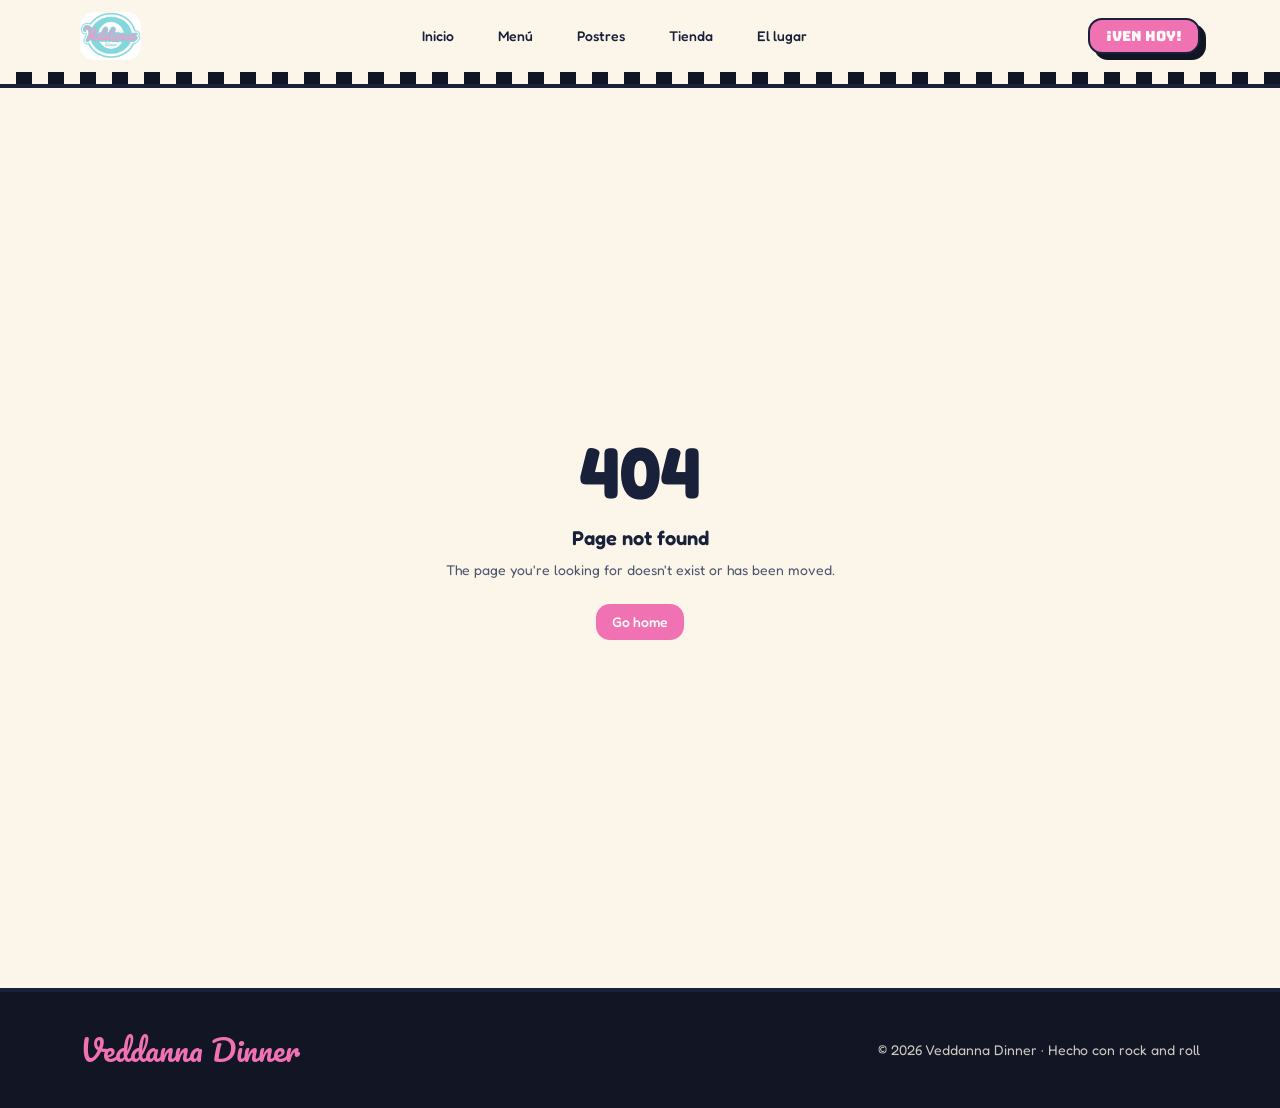
==== index.html @ 9242305e "Update Update" ====
<!DOCTYPE html><html lang="es"><head><meta charSet="utf-8"/><meta name="viewport" content="width=device-width, initial-scale=1"/><link rel="preload" as="image" href="/assets/cdn/veddanna-logo.jpg"/><link rel="preload" as="image" href="/assets/cdn/interior.jpg"/><link rel="preload" as="image" href="/assets/cdn/hamburguesa.jpg"/><link rel="preload" as="image" href="/assets/cdn/booths.jpg"/><link rel="preload" as="image" href="/assets/cdn/banana-split.jpg"/><link rel="preload" as="image" href="/assets/cdn/fachada.jpg"/><link rel="stylesheet" href="/assets/styles-BR3nMrbs.css" data-precedence="default"/><link rel="stylesheet" href="https://fonts.googleapis.com/css2?family=Bungee&amp;family=Fredoka:wght@400;500;600;700&amp;family=Pacifico&amp;display=swap" data-precedence="default"/><title>Veddanna Dinner | Diner retro de los 50s y 60s</title><meta name="description" content="Desayunos, hamburguesas, papas, malteadas, crepas y postres, y merchandising oficial en un diner rosa y menta al ritmo del rock and roll."/><meta property="og:title" content="Veddanna Dinner | Diner retro"/><meta property="og:description" content="Desayunos, hamburguesas, malteadas, crepas y postres, y merchandising estilo 50s y 60s."/><meta property="og:type" content="website"/><meta name="twitter:card" content="summary_large_image"/><link rel="modulepreload" href="/assets/index-Codn0O6S.js"/><link rel="modulepreload" href="/assets/routes-BxZKLMQf.js"/><link rel="modulepreload" href="/assets/menu-BbZbWr5r.js"/><link rel="icon" href="/favicon.png" type="image/png"/><link rel="preconnect" href="https://fonts.googleapis.com"/><link rel="preconnect" href="https://fonts.gstatic.com" crossorigin="anonymous"/></head><body><header class="sticky top-0 z-40 border-b-4 bg-background/95 backdrop-blur"><div class="mx-auto flex max-w-6xl flex-wrap items-center justify-between gap-2 px-4 py-3"><a aria-label="Veddanna Dinner, inicio" class="active" href="/" data-status="active" aria-current="page"><img src="/assets/cdn/veddanna-logo.jpg" alt="Veddanna Dinner" class="h-12 w-auto rounded-md"/></a><nav aria-label="Navegación principal" class="flex items-center gap-1 sm:gap-3"><a class="inline-flex items-center justify-center gap-2 whitespace-nowrap rounded-md text-sm font-medium cursor-pointer transition-colors focus-visible:outline-none focus-visible:ring-1 focus-visible:ring-ring disabled:pointer-events-none disabled:opacity-50 disabled:cursor-not-allowed [&amp;_svg]:pointer-events-none [&amp;_svg]:size-4 [&amp;_svg]:shrink-0 hover:bg-accent hover:text-accent-foreground h-9 px-4 py-2 bg-secondary" href="/" data-status="active" aria-current="page">Inicio</a><a class="inline-flex items-center justify-center gap-2 whitespace-nowrap rounded-md text-sm font-medium cursor-pointer transition-colors focus-visible:outline-none focus-visible:ring-1 focus-visible:ring-ring disabled:pointer-events-none disabled:opacity-50 disabled:cursor-not-allowed [&amp;_svg]:pointer-events-none [&amp;_svg]:size-4 [&amp;_svg]:shrink-0 hover:bg-accent hover:text-accent-foreground h-9 px-4 py-2" href="/menu">Menú</a><a class="inline-flex items-center justify-center gap-2 whitespace-nowrap rounded-md text-sm font-medium cursor-pointer transition-colors focus-visible:outline-none focus-visible:ring-1 focus-visible:ring-ring disabled:pointer-events-none disabled:opacity-50 disabled:cursor-not-allowed [&amp;_svg]:pointer-events-none [&amp;_svg]:size-4 [&amp;_svg]:shrink-0 hover:bg-accent hover:text-accent-foreground h-9 px-4 py-2" href="/postres">Postres</a><a class="items-center justify-center gap-2 whitespace-nowrap rounded-md text-sm font-medium cursor-pointer transition-colors focus-visible:outline-none focus-visible:ring-1 focus-visible:ring-ring disabled:pointer-events-none disabled:opacity-50 disabled:cursor-not-allowed [&amp;_svg]:pointer-events-none [&amp;_svg]:size-4 [&amp;_svg]:shrink-0 hover:bg-accent hover:text-accent-foreground h-9 px-4 py-2 hidden md:inline-flex active" href="/#tienda" data-status="active" aria-current="page">Tienda</a><a class="items-center justify-center gap-2 whitespace-nowrap rounded-md text-sm font-medium cursor-pointer transition-colors focus-visible:outline-none focus-visible:ring-1 focus-visible:ring-ring disabled:pointer-events-none disabled:opacity-50 disabled:cursor-not-allowed [&amp;_svg]:pointer-events-none [&amp;_svg]:size-4 [&amp;_svg]:shrink-0 hover:bg-accent hover:text-accent-foreground h-9 px-4 py-2 hidden lg:inline-flex active" href="/#lugar" data-status="active" aria-current="page">El lugar</a></nav><a class="items-center justify-center gap-2 whitespace-nowrap rounded-md text-sm font-medium cursor-pointer transition-colors focus-visible:outline-none focus-visible:ring-1 focus-visible:ring-ring disabled:pointer-events-none disabled:opacity-50 disabled:cursor-not-allowed [&amp;_svg]:pointer-events-none [&amp;_svg]:size-4 [&amp;_svg]:shrink-0 bg-primary text-primary-foreground shadow hover:bg-primary/90 h-9 px-4 py-2 hidden border-2 font-display shadow-retro sm:inline-flex active" href="/#visita" data-status="active" aria-current="page">¡Ven hoy!</a></div><div class="checker h-3"></div></header><!--$--><div class="overflow-x-hidden"><section class="relative"><div class="relative h-[80vh] min-h-[520px] w-full overflow-hidden"><img src="/assets/cdn/interior.jpg" alt="Interior del diner Veddanna" class="absolute inset-0 h-full w-full object-cover transition-opacity duration-1000 opacity-100"/><img src="/assets/cdn/hamburguesa.jpg" alt="Hamburguesa con queso de Veddanna" class="absolute inset-0 h-full w-full object-cover transition-opacity duration-1000 opacity-0"/><img src="/assets/cdn/booths.jpg" alt="Sillones retro de Veddanna" class="absolute inset-0 h-full w-full object-cover transition-opacity duration-1000 opacity-0"/><img src="/assets/cdn/banana-split.jpg" alt="Banana split frente al neón de Veddanna" class="absolute inset-0 h-full w-full object-cover transition-opacity duration-1000 opacity-0"/><img src="/assets/cdn/fachada.jpg" alt="Fachada de Veddanna de noche" class="absolute inset-0 h-full w-full object-cover transition-opacity duration-1000 opacity-0"/></div><div class="absolute inset-0 bg-gradient-to-t from-chrome/85 via-chrome/40 to-transparent"></div><div class="absolute inset-0 flex flex-col items-center justify-end px-4 pb-16 text-center"><span class="wiggle mb-4 inline-block rounded-full border-4 bg-secondary px-4 py-1 font-display text-sm text-secondary-foreground">Desde los 50s con amor</span><h1 class="font-script text-6xl text-background neon md:text-8xl">Veddanna</h1><p class="mt-3 font-display text-2xl text-secondary md:text-4xl">Algo para todos</p><p class="mt-4 max-w-xl text-lg text-background/90">Hamburguesas, papas, malteadas y desayunos al ritmo del rock and roll.</p><a class="inline-flex items-center justify-center gap-2 whitespace-nowrap text-sm font-medium cursor-pointer transition-colors focus-visible:outline-none focus-visible:ring-1 focus-visible:ring-ring disabled:pointer-events-none disabled:opacity-50 disabled:cursor-not-allowed [&amp;_svg]:pointer-events-none [&amp;_svg]:size-4 [&amp;_svg]:shrink-0 bg-primary text-primary-foreground shadow hover:bg-primary/90 mt-8 h-auto rounded-full border-4 border-background px-8 py-3 font-display shadow-retro" href="/menu">Ver el menú</a><div class="mt-6 flex gap-2"><button type="button" aria-label="Ver foto 1" class="h-3 w-3 rounded-full border-2 border-background transition bg-secondary"></button><button type="button" aria-label="Ver foto 2" class="h-3 w-3 rounded-full border-2 border-background transition bg-background/40"></button><button type="button" aria-label="Ver foto 3" class="h-3 w-3 rounded-full border-2 border-background transition bg-background/40"></button><button type="button" aria-label="Ver foto 4" class="h-3 w-3 rounded-full border-2 border-background transition bg-background/40"></button><button type="button" aria-label="Ver foto 5" class="h-3 w-3 rounded-full border-2 border-background transition bg-background/40"></button></div></div></section><section id="menu" class="dots py-20"><div class="mx-auto max-w-6xl px-4"><h2 class="text-center font-script text-5xl text-primary md:text-6xl">Nuestros favoritos</h2><p class="mt-2 text-center font-display text-mint-deep">Hamburguesas · Papas · Malteadas</p><p class="mt-3 text-center text-sm text-muted-foreground">Fotografías ilustrativas</p><div class="mt-12 grid gap-8 md:grid-cols-2"><article class="relative rounded-3xl border-4 p-5 shadow-retro transition hover:-translate-y-2 bg-secondary text-secondary-foreground"><span class="absolute -top-4 -right-3 z-10 rotate-6 rounded-full border-4 bg-accent px-3 py-1 font-display text-xs text-accent-foreground">¡Favorito!</span><img src="/assets/cdn/hamburguesa.jpg" alt="Paquete con Malteada" loading="lazy" class="aspect-square w-full rounded-2xl border-4 object-cover"/><h3 class="mt-4 font-display text-xl">Paquete con Malteada</h3><p class="mt-1 opacity-90">Hamburguesa Cesar Costa, papas y malteada clásica.</p><p class="mt-3 font-semibold">$160.00</p></article><article class="relative rounded-3xl border-4 p-5 shadow-retro transition hover:-translate-y-2 bg-primary text-primary-foreground"><span class="absolute -top-4 -right-3 z-10 rotate-6 rounded-full border-4 bg-accent px-3 py-1 font-display text-xs text-accent-foreground">Clásico</span><img src="/assets/cdn/hotdog-chamoy.jpg" alt="Combo Hot Dog" loading="lazy" class="aspect-square w-full rounded-2xl border-4 object-cover"/><h3 class="mt-4 font-display text-xl">Combo Hot Dog</h3><p class="mt-1 opacity-90">2 hot dogs, refresco y papas. Salchicha, jitomate, cebolla y jalapeño.</p><p class="mt-3 font-semibold">$100.00</p></article></div><div class="mt-10 text-center"><a class="inline-flex items-center justify-center gap-2 whitespace-nowrap text-sm font-medium cursor-pointer transition-colors focus-visible:outline-none focus-visible:ring-1 focus-visible:ring-ring disabled:pointer-events-none disabled:opacity-50 disabled:cursor-not-allowed [&amp;_svg]:pointer-events-none [&amp;_svg]:size-4 [&amp;_svg]:shrink-0 bg-primary text-primary-foreground shadow hover:bg-primary/90 h-10 rounded-md px-8 border-2 font-display shadow-retro" href="/menu">Ver todos los platillos</a></div><div class="mt-14"><p class="text-center font-display text-mint-deep">Directo de la cocina</p><div class="mt-6 grid grid-cols-2 gap-4 md:grid-cols-4"><img src="/assets/cdn/croissant.jpg" alt="Croissant de jamón y queso" loading="lazy" class="aspect-square w-full rounded-2xl border-4 object-cover shadow-retro -rotate-1"/><img src="/assets/cdn/malteada-fresa.jpg" alt="Malteada de fresa con crema batida" loading="lazy" class="aspect-square w-full rounded-2xl border-4 object-cover shadow-retro rotate-1"/><img src="/assets/cdn/chamoyada.jpg" alt="Chamoyada con tamarindo y chamoy" loading="lazy" class="aspect-square w-full rounded-2xl border-4 object-cover shadow-retro -rotate-1"/><img src="/assets/cdn/malteada-chilaquiles.jpg" alt="Malteada de chocolate con chilaquiles" loading="lazy" class="aspect-square w-full rounded-2xl border-4 object-cover shadow-retro rotate-1"/></div></div></div></section><div class="checker h-8 border-y-4"></div><section id="postres" class="bg-muted py-20"><div class="mx-auto max-w-6xl px-4"><h2 class="text-center font-script text-5xl text-primary md:text-6xl">Postres y antojos dulces</h2><p class="mt-2 text-center font-display text-mint-deep">Crepas · Helados · Antojos dulces</p><p class="mx-auto mt-4 max-w-2xl text-center text-lg text-muted-foreground">Crepas, helados, banana split y cupcakes para un final dulce.</p><div class="mt-12 grid gap-8 md:grid-cols-3"><article class="relative rounded-3xl border-4 p-5 shadow-retro transition hover:-translate-y-2 bg-background text-foreground"><span class="absolute -top-4 -right-3 z-10 rotate-6 rounded-full border-4 bg-accent px-3 py-1 font-display text-xs text-accent-foreground">Con fruta</span><img src="/assets/cdn/crepa.jpg" alt="Crepas Sugar Sugar" loading="lazy" class="aspect-square w-full rounded-2xl border-4 object-cover"/><h3 class="mt-4 flex flex-wrap items-baseline justify-between gap-3 font-display text-xl"><span>Crepas Sugar Sugar</span><span class="shrink-0 whitespace-nowrap rounded-full border-4 bg-accent px-3 py-1 text-sm text-accent-foreground">$90.00</span></h3><p class="mt-1 opacity-90">1 base + 1 fruta. Decoradas con chocolate Hershey’s y chantilly.</p></article><article class="relative rounded-3xl border-4 p-5 shadow-retro transition hover:-translate-y-2 bg-primary text-primary-foreground"><span class="absolute -top-4 -right-3 z-10 rotate-6 rounded-full border-4 bg-accent px-3 py-1 font-display text-xs text-accent-foreground">Clásico</span><img src="/assets/cdn/banana-split.jpg" alt="Banana Split" loading="lazy" class="aspect-square w-full rounded-2xl border-4 object-cover"/><h3 class="mt-4 flex flex-wrap items-baseline justify-between gap-3 font-display text-xl"><span>Banana Split</span><span class="shrink-0 whitespace-nowrap rounded-full border-4 bg-accent px-3 py-1 text-sm text-accent-foreground">$90.00</span></h3><p class="mt-1 opacity-90">Plátano + 3 bolas de helado. Chocolate Hershey’s, chantilly, cereza, granillo, malvavisco y galletas nieve.</p></article><article class="relative rounded-3xl border-4 p-5 shadow-retro transition hover:-translate-y-2 bg-background text-foreground"><span class="absolute -top-4 -right-3 z-10 rotate-6 rounded-full border-4 bg-accent px-3 py-1 font-display text-xs text-accent-foreground">Bien frío</span><img src="/assets/cdn/dono-helado.jpg" alt="Dono Helado" loading="lazy" class="aspect-square w-full rounded-2xl border-4 object-cover"/><h3 class="mt-4 flex flex-wrap items-baseline justify-between gap-3 font-display text-xl"><span>Dono Helado</span><span class="shrink-0 whitespace-nowrap rounded-full border-4 bg-accent px-3 py-1 text-sm text-accent-foreground">$80.00</span></h3><p class="mt-1 opacity-90">Dona + 1 bola de helado. Chocolate Hershey’s, chantilly, cereza, granillo y galleta.</p></article></div><div class="mt-10 text-center"><a class="inline-flex items-center justify-center gap-2 whitespace-nowrap text-sm font-medium cursor-pointer transition-colors focus-visible:outline-none focus-visible:ring-1 focus-visible:ring-ring disabled:pointer-events-none disabled:opacity-50 disabled:cursor-not-allowed [&amp;_svg]:pointer-events-none [&amp;_svg]:size-4 [&amp;_svg]:shrink-0 bg-primary text-primary-foreground shadow hover:bg-primary/90 h-10 rounded-md px-8 border-2 font-display shadow-retro" href="/postres">Ver todos los postres</a></div><p class="mt-10 text-center font-display text-sm text-mint-deep">Para llevar y para toda ocasión<br/><span class="text-xs opacity-80">Precios en pesos mexicanos</span></p></div></section><div class="checker h-8 border-y-4"></div><section id="tienda" class="dots py-20"><div class="mx-auto max-w-6xl px-4"><h2 class="text-center font-script text-5xl text-primary md:text-6xl">Lleva Veddanna a casa</h2><p class="mt-2 text-center font-display text-mint-deep">Merchandising oficial · Disponible en el diner</p><div class="mt-12 grid gap-8 md:grid-cols-3"><article class="relative rounded-3xl border-4 p-5 shadow-retro transition hover:-translate-y-2 bg-background text-foreground"><span class="absolute -top-4 -right-3 z-10 -rotate-6 rounded-full border-4 bg-primary px-3 py-1 font-display text-xs text-primary-foreground">Tallas M – XL</span><img src="/assets/merch-camiseta-2-DvS4obpt.jpg" alt="Camiseta Veddanna" loading="lazy" class="aspect-square w-full rounded-2xl border-4 object-cover"/><h3 class="mt-4 font-display text-xl">Camiseta Veddanna</h3><p class="mt-1 opacity-90">Algodón negro con estampa estelar rosa y menta.</p></article><article class="relative rounded-3xl border-4 p-5 shadow-retro transition hover:-translate-y-2 bg-secondary text-secondary-foreground"><span class="absolute -top-4 -right-3 z-10 -rotate-6 rounded-full border-4 bg-primary px-3 py-1 font-display text-xs text-primary-foreground">Edición limitada</span><img src="/assets/merch-taza-2-Cuxwx-6P.jpg" alt="Taza Esmaltada" loading="lazy" class="aspect-square w-full rounded-2xl border-4 object-cover"/><h3 class="mt-4 font-display text-xl">Taza Esmaltada</h3><p class="mt-1 opacity-90">Taza retro tipo campamento con el logo.</p></article><article class="relative rounded-3xl border-4 p-5 shadow-retro transition hover:-translate-y-2 bg-background text-foreground"><span class="absolute -top-4 -right-3 z-10 -rotate-6 rounded-full border-4 bg-primary px-3 py-1 font-display text-xs text-primary-foreground">Ajustable</span><img src="/assets/merch-gorra-2-Bi8KUXkH.jpg" alt="Gorra Trucker" loading="lazy" class="aspect-square w-full rounded-2xl border-4 object-cover"/><h3 class="mt-4 font-display text-xl">Gorra Trucker</h3><p class="mt-1 opacity-90">Panel rosa y malla menta con parche bordado.</p></article></div><div class="mt-10 text-center"><a href="#visita" class="inline-block rounded-full border-4 bg-primary px-8 py-3 font-display text-primary-foreground shadow-retro transition hover:-translate-y-1">Comprar en el diner</a></div></div></section><div class="checker h-8 border-y-4"></div><section id="lugar" class="bg-muted py-20"><div class="mx-auto max-w-6xl px-4"><h2 class="text-center font-script text-5xl text-primary md:text-6xl">Viaja en el tiempo</h2><p class="mx-auto mt-4 max-w-2xl text-center text-lg text-muted-foreground">Pisos de ajedrez, sillones menta, jukebox y neón rosa. Un rincón para desayunar, comer y compartir como en los viejos tiempos.</p><div class="mt-12 grid gap-6 md:grid-cols-3"><figure class="overflow-hidden rounded-3xl border-4 bg-card shadow-retro md:rotate-1"><img src="/assets/cdn/booths.jpg" alt="Sillones retro de noche" loading="lazy" class="aspect-[4/5] w-full object-cover"/><figcaption class="p-3 text-center font-semibold">Sillones retro de noche</figcaption></figure><figure class="overflow-hidden rounded-3xl border-4 bg-card shadow-retro md:-rotate-2"><img src="/assets/cdn/fachada.jpg" alt="Fachada de Veddanna" loading="lazy" class="aspect-[4/5] w-full object-cover"/><figcaption class="p-3 text-center font-semibold">Fachada de Veddanna</figcaption></figure><figure class="overflow-hidden rounded-3xl border-4 bg-card shadow-retro md:rotate-1"><img src="/assets/cdn/interior.jpg" alt="Salón con globos de corazón" loading="lazy" class="aspect-[4/5] w-full object-cover"/><figcaption class="p-3 text-center font-semibold">Salón con globos de corazón</figcaption></figure><figure class="overflow-hidden rounded-3xl border-4 bg-card shadow-retro md:rotate-1"><img src="/assets/cdn/salon-barra.jpg" alt="La barra y las mesas rosas" loading="lazy" class="aspect-[4/5] w-full object-cover"/><figcaption class="p-3 text-center font-semibold">La barra y las mesas rosas</figcaption></figure><figure class="overflow-hidden rounded-3xl border-4 bg-card shadow-retro md:rotate-1"><img src="/assets/cdn/salon-mural.jpg" alt="El mural del salón" loading="lazy" class="aspect-[4/5] w-full object-cover"/><figcaption class="p-3 text-center font-semibold">El mural del salón</figcaption></figure><figure class="overflow-hidden rounded-3xl border-4 bg-card shadow-retro md:rotate-1"><img src="/assets/cdn/salon-clientes.jpg" alt="Ambiente de los 50s" loading="lazy" class="aspect-[4/5] w-full object-cover"/><figcaption class="p-3 text-center font-semibold">Ambiente de los 50s</figcaption></figure></div></div></section><section id="visita" class="py-20"><div class="mx-auto grid max-w-5xl items-center gap-10 px-4 md:grid-cols-2"><div><h2 class="font-script text-5xl text-primary">¡Te esperamos!</h2><ul class="mt-6 space-y-4 text-lg"><li><span class="font-display text-mint-deep">Desayunos</span><br/>Lunes a viernes · 11:00 – 13:00</li><li><span class="font-display text-mint-deep">Horario abierto</span><br/>Lunes a viernes · 11:00 – 22:00<br/>Sábados · 14:00 – 22:00</li><li><span class="font-display text-mint-deep">Dirección</span><br/>Av. De los Barrios 34, Col. Reyes Ixtacala, Tlalnepantla</li></ul></div><div class="rounded-3xl border-4 bg-secondary p-8 text-center shadow-retro"><img src="/assets/cdn/veddanna-logo.jpg" alt="Veddanna Dinner" class="mx-auto w-56 rounded-2xl"/><p class="mt-4 font-display text-secondary-foreground">Hamburguesas, papas y malteadas</p></div></div><div class="mx-auto mt-10 max-w-5xl px-4 text-center"><a href="https://maps.app.goo.gl/cCRzDSchjnaCyiY88" target="_blank" rel="noreferrer" class="inline-block rounded-full border-4 bg-primary px-8 py-3 font-display text-primary-foreground shadow-retro transition hover:-translate-y-1">Cómo llegar</a></div></section></div><script>(function(a,f){let l;try{l=JSON.parse(sessionStorage.getItem(a)||"{}")}catch{return}const n=l?.[f||history.state?.__TSR_key];let c=!1;for(const t in n){const e=n[t],o=e?.scrollX,s=e?.scrollY;if(Number.isFinite(o)&&Number.isFinite(s)){if(t==="window")scrollTo(o,s),c=!0;else if(t)try{const r=document.querySelector(t);r&&(r.scrollLeft=o,r.scrollTop=s)}catch{}}}if(c)return;const i=location.hash.slice(1);if(i){const t=history.state?.__hashScrollIntoViewOptions??!0;if(t){const e=document.getElementById(i);e&&e.scrollIntoView(t)}return}scrollTo(0,0)})("tsr-scroll-restoration-v1_3");document.currentScript.remove()</script><!--/$--><footer class="border-t-4 bg-chrome py-10 text-background"><div class="mx-auto flex max-w-6xl flex-col items-center justify-between gap-4 px-4 md:flex-row"><a class="font-script text-3xl text-primary active" href="/" data-status="active" aria-current="page">Veddanna Dinner</a><p class="text-sm opacity-80">© <!-- -->2026<!-- --> Veddanna Dinner · Hecho con rock and roll</p></div></footer><script data-tsr-stream-part="">(self.$R=self.$R||{})["tsr"]=[];self.$_TSR={h(){this.hydrated=!0,this.c()},e(){this.streamEnded=!0,this.c()},c(){this.hydrated&&this.streamEnded&&(delete self.$_TSR,delete self.$R.tsr)},p(e){this.initialized?e():this.buffer.push(e)},buffer:[]};$_TSR.router=($R=>$R[0]={manifest:$R[1]={routes:$R[2]={__root__:$R[3]={preloads:$R[4]=["/assets/index-Codn0O6S.js"],scripts:$R[5]=[$R[6]={attrs:$R[7]={type:"module",async:!0,src:"/assets/index-Codn0O6S.js"}}]},"/":$R[8]={preloads:$R[9]=["/assets/routes-BxZKLMQf.js","/assets/menu-BbZbWr5r.js"]}}},matches:$R[10]=[$R[11]={i:"__root__ ",u:1795231817211,s:"success",ssr:!0},$R[12]={i:"  ",u:1795231817211,s:"success",ssr:!0}]})($R["tsr"]);$_TSR.e();{let s=document.currentScript,p;while((p=s.previousElementSibling)&&p.hasAttribute('data-tsr-stream-part'))p.remove();s.remove()}</script><script type="module" async="" src="/assets/index-Codn0O6S.js"></script><script>document.currentScript.remove();/*$tsr-stream-boundary*/</script></body></html>
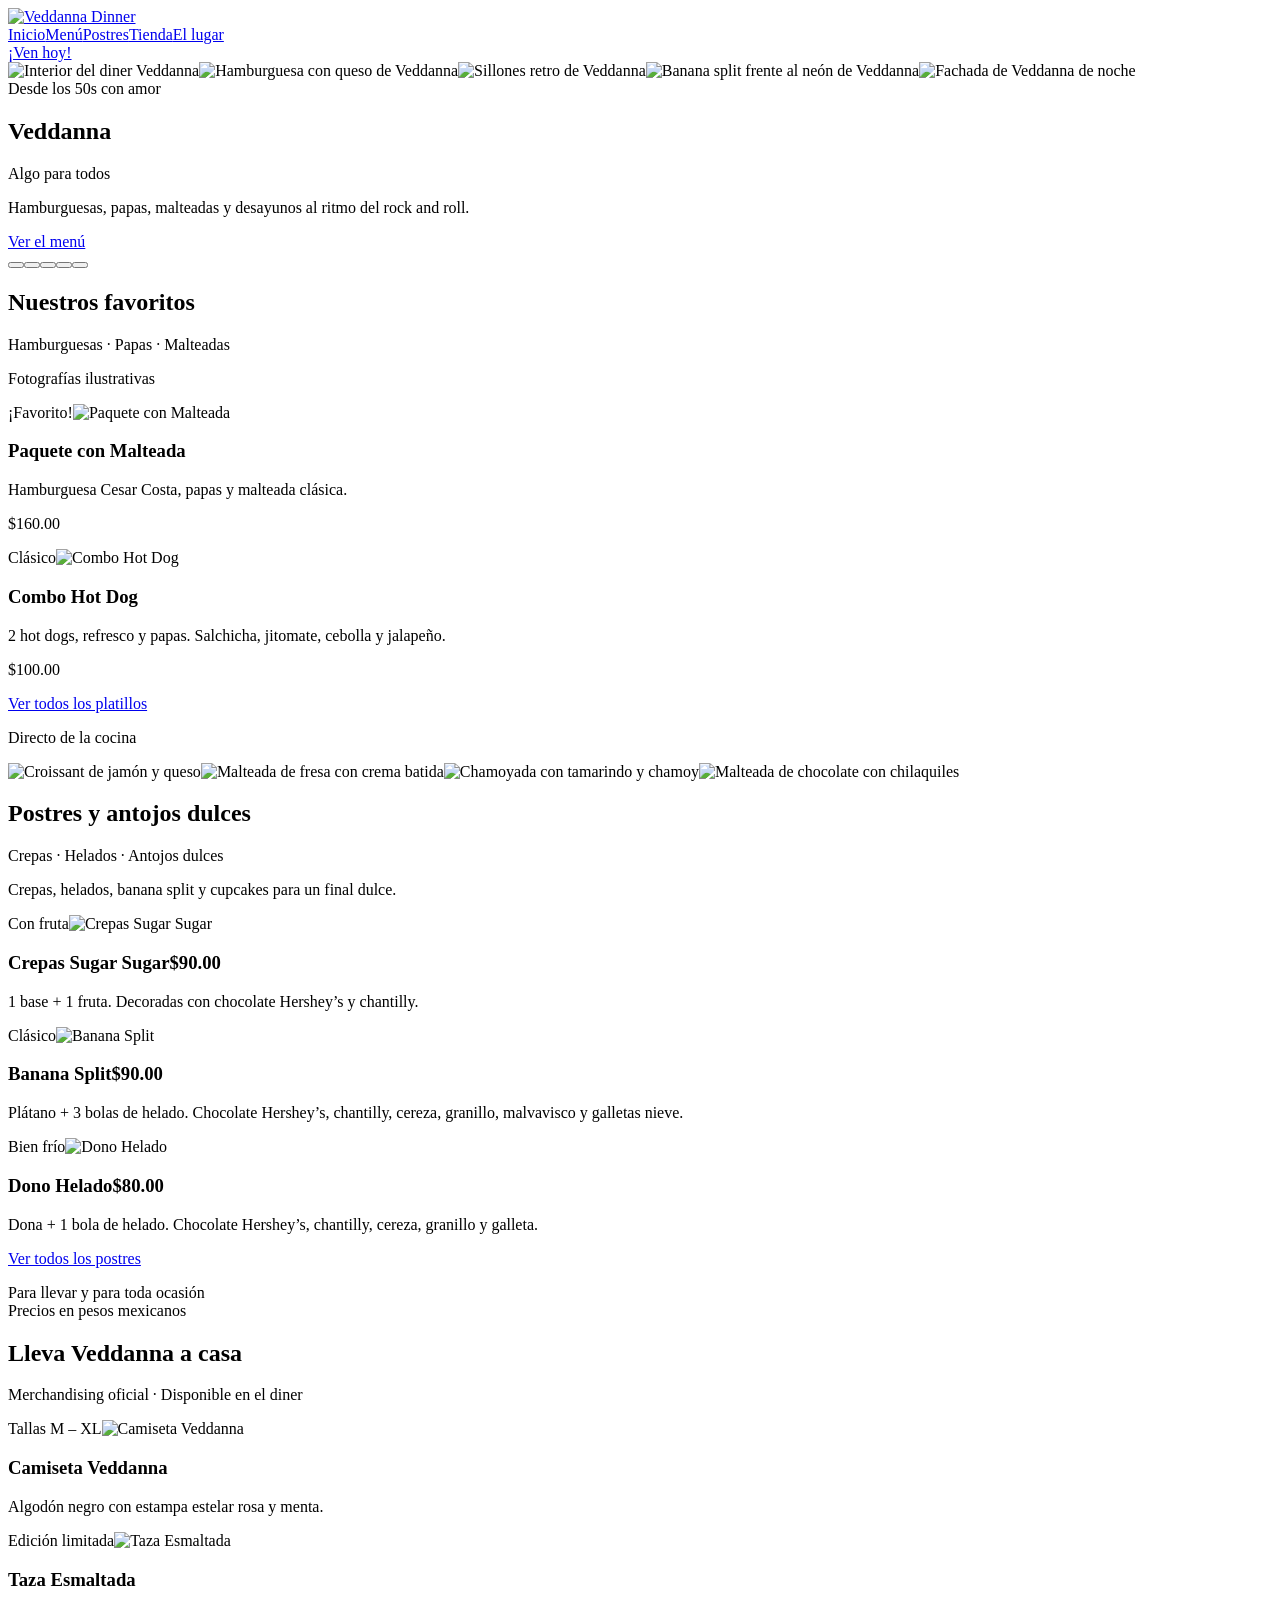
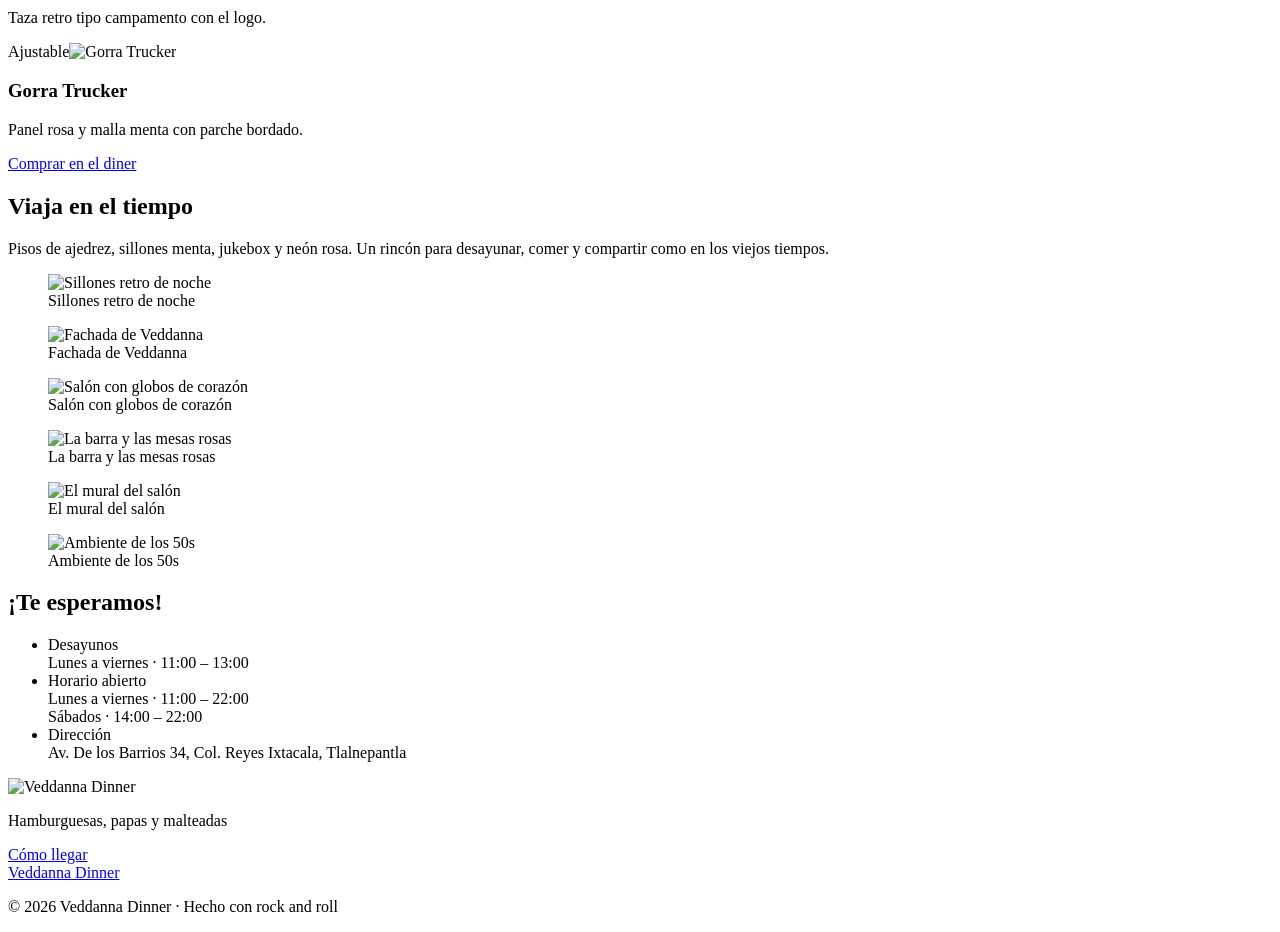
==== commit c0fd5a22: "Update update" ====
--- a/index.html
+++ b/index.html
@@ -1 +1 @@
-<!DOCTYPE html><html lang="es"><head><meta charSet="utf-8"/><meta name="viewport" content="width=device-width, initial-scale=1"/><link rel="preload" as="image" href="/assets/cdn/veddanna-logo.jpg"/><link rel="preload" as="image" href="/assets/cdn/interior.jpg"/><link rel="preload" as="image" href="/assets/cdn/hamburguesa.jpg"/><link rel="preload" as="image" href="/assets/cdn/booths.jpg"/><link rel="preload" as="image" href="/assets/cdn/banana-split.jpg"/><link rel="preload" as="image" href="/assets/cdn/fachada.jpg"/><link rel="stylesheet" href="/assets/styles-BR3nMrbs.css" data-precedence="default"/><link rel="stylesheet" href="https://fonts.googleapis.com/css2?family=Bungee&amp;family=Fredoka:wght@400;500;600;700&amp;family=Pacifico&amp;display=swap" data-precedence="default"/><title>Veddanna Dinner | Diner retro de los 50s y 60s</title><meta name="description" content="Desayunos, hamburguesas, papas, malteadas, crepas y postres, y merchandising oficial en un diner rosa y menta al ritmo del rock and roll."/><meta property="og:title" content="Veddanna Dinner | Diner retro"/><meta property="og:description" content="Desayunos, hamburguesas, malteadas, crepas y postres, y merchandising estilo 50s y 60s."/><meta property="og:type" content="website"/><meta name="twitter:card" content="summary_large_image"/><link rel="modulepreload" href="/assets/index-Codn0O6S.js"/><link rel="modulepreload" href="/assets/routes-BxZKLMQf.js"/><link rel="modulepreload" href="/assets/menu-BbZbWr5r.js"/><link rel="icon" href="/favicon.png" type="image/png"/><link rel="preconnect" href="https://fonts.googleapis.com"/><link rel="preconnect" href="https://fonts.gstatic.com" crossorigin="anonymous"/></head><body><header class="sticky top-0 z-40 border-b-4 bg-background/95 backdrop-blur"><div class="mx-auto flex max-w-6xl flex-wrap items-center justify-between gap-2 px-4 py-3"><a aria-label="Veddanna Dinner, inicio" class="active" href="/" data-status="active" aria-current="page"><img src="/assets/cdn/veddanna-logo.jpg" alt="Veddanna Dinner" class="h-12 w-auto rounded-md"/></a><nav aria-label="Navegación principal" class="flex items-center gap-1 sm:gap-3"><a class="inline-flex items-center justify-center gap-2 whitespace-nowrap rounded-md text-sm font-medium cursor-pointer transition-colors focus-visible:outline-none focus-visible:ring-1 focus-visible:ring-ring disabled:pointer-events-none disabled:opacity-50 disabled:cursor-not-allowed [&amp;_svg]:pointer-events-none [&amp;_svg]:size-4 [&amp;_svg]:shrink-0 hover:bg-accent hover:text-accent-foreground h-9 px-4 py-2 bg-secondary" href="/" data-status="active" aria-current="page">Inicio</a><a class="inline-flex items-center justify-center gap-2 whitespace-nowrap rounded-md text-sm font-medium cursor-pointer transition-colors focus-visible:outline-none focus-visible:ring-1 focus-visible:ring-ring disabled:pointer-events-none disabled:opacity-50 disabled:cursor-not-allowed [&amp;_svg]:pointer-events-none [&amp;_svg]:size-4 [&amp;_svg]:shrink-0 hover:bg-accent hover:text-accent-foreground h-9 px-4 py-2" href="/menu">Menú</a><a class="inline-flex items-center justify-center gap-2 whitespace-nowrap rounded-md text-sm font-medium cursor-pointer transition-colors focus-visible:outline-none focus-visible:ring-1 focus-visible:ring-ring disabled:pointer-events-none disabled:opacity-50 disabled:cursor-not-allowed [&amp;_svg]:pointer-events-none [&amp;_svg]:size-4 [&amp;_svg]:shrink-0 hover:bg-accent hover:text-accent-foreground h-9 px-4 py-2" href="/postres">Postres</a><a class="items-center justify-center gap-2 whitespace-nowrap rounded-md text-sm font-medium cursor-pointer transition-colors focus-visible:outline-none focus-visible:ring-1 focus-visible:ring-ring disabled:pointer-events-none disabled:opacity-50 disabled:cursor-not-allowed [&amp;_svg]:pointer-events-none [&amp;_svg]:size-4 [&amp;_svg]:shrink-0 hover:bg-accent hover:text-accent-foreground h-9 px-4 py-2 hidden md:inline-flex active" href="/#tienda" data-status="active" aria-current="page">Tienda</a><a class="items-center justify-center gap-2 whitespace-nowrap rounded-md text-sm font-medium cursor-pointer transition-colors focus-visible:outline-none focus-visible:ring-1 focus-visible:ring-ring disabled:pointer-events-none disabled:opacity-50 disabled:cursor-not-allowed [&amp;_svg]:pointer-events-none [&amp;_svg]:size-4 [&amp;_svg]:shrink-0 hover:bg-accent hover:text-accent-foreground h-9 px-4 py-2 hidden lg:inline-flex active" href="/#lugar" data-status="active" aria-current="page">El lugar</a></nav><a class="items-center justify-center gap-2 whitespace-nowrap rounded-md text-sm font-medium cursor-pointer transition-colors focus-visible:outline-none focus-visible:ring-1 focus-visible:ring-ring disabled:pointer-events-none disabled:opacity-50 disabled:cursor-not-allowed [&amp;_svg]:pointer-events-none [&amp;_svg]:size-4 [&amp;_svg]:shrink-0 bg-primary text-primary-foreground shadow hover:bg-primary/90 h-9 px-4 py-2 hidden border-2 font-display shadow-retro sm:inline-flex active" href="/#visita" data-status="active" aria-current="page">¡Ven hoy!</a></div><div class="checker h-3"></div></header><!--$--><div class="overflow-x-hidden"><section class="relative"><div class="relative h-[80vh] min-h-[520px] w-full overflow-hidden"><img src="/assets/cdn/interior.jpg" alt="Interior del diner Veddanna" class="absolute inset-0 h-full w-full object-cover transition-opacity duration-1000 opacity-100"/><img src="/assets/cdn/hamburguesa.jpg" alt="Hamburguesa con queso de Veddanna" class="absolute inset-0 h-full w-full object-cover transition-opacity duration-1000 opacity-0"/><img src="/assets/cdn/booths.jpg" alt="Sillones retro de Veddanna" class="absolute inset-0 h-full w-full object-cover transition-opacity duration-1000 opacity-0"/><img src="/assets/cdn/banana-split.jpg" alt="Banana split frente al neón de Veddanna" class="absolute inset-0 h-full w-full object-cover transition-opacity duration-1000 opacity-0"/><img src="/assets/cdn/fachada.jpg" alt="Fachada de Veddanna de noche" class="absolute inset-0 h-full w-full object-cover transition-opacity duration-1000 opacity-0"/></div><div class="absolute inset-0 bg-gradient-to-t from-chrome/85 via-chrome/40 to-transparent"></div><div class="absolute inset-0 flex flex-col items-center justify-end px-4 pb-16 text-center"><span class="wiggle mb-4 inline-block rounded-full border-4 bg-secondary px-4 py-1 font-display text-sm text-secondary-foreground">Desde los 50s con amor</span><h1 class="font-script text-6xl text-background neon md:text-8xl">Veddanna</h1><p class="mt-3 font-display text-2xl text-secondary md:text-4xl">Algo para todos</p><p class="mt-4 max-w-xl text-lg text-background/90">Hamburguesas, papas, malteadas y desayunos al ritmo del rock and roll.</p><a class="inline-flex items-center justify-center gap-2 whitespace-nowrap text-sm font-medium cursor-pointer transition-colors focus-visible:outline-none focus-visible:ring-1 focus-visible:ring-ring disabled:pointer-events-none disabled:opacity-50 disabled:cursor-not-allowed [&amp;_svg]:pointer-events-none [&amp;_svg]:size-4 [&amp;_svg]:shrink-0 bg-primary text-primary-foreground shadow hover:bg-primary/90 mt-8 h-auto rounded-full border-4 border-background px-8 py-3 font-display shadow-retro" href="/menu">Ver el menú</a><div class="mt-6 flex gap-2"><button type="button" aria-label="Ver foto 1" class="h-3 w-3 rounded-full border-2 border-background transition bg-secondary"></button><button type="button" aria-label="Ver foto 2" class="h-3 w-3 rounded-full border-2 border-background transition bg-background/40"></button><button type="button" aria-label="Ver foto 3" class="h-3 w-3 rounded-full border-2 border-background transition bg-background/40"></button><button type="button" aria-label="Ver foto 4" class="h-3 w-3 rounded-full border-2 border-background transition bg-background/40"></button><button type="button" aria-label="Ver foto 5" class="h-3 w-3 rounded-full border-2 border-background transition bg-background/40"></button></div></div></section><section id="menu" class="dots py-20"><div class="mx-auto max-w-6xl px-4"><h2 class="text-center font-script text-5xl text-primary md:text-6xl">Nuestros favoritos</h2><p class="mt-2 text-center font-display text-mint-deep">Hamburguesas · Papas · Malteadas</p><p class="mt-3 text-center text-sm text-muted-foreground">Fotografías ilustrativas</p><div class="mt-12 grid gap-8 md:grid-cols-2"><article class="relative rounded-3xl border-4 p-5 shadow-retro transition hover:-translate-y-2 bg-secondary text-secondary-foreground"><span class="absolute -top-4 -right-3 z-10 rotate-6 rounded-full border-4 bg-accent px-3 py-1 font-display text-xs text-accent-foreground">¡Favorito!</span><img src="/assets/cdn/hamburguesa.jpg" alt="Paquete con Malteada" loading="lazy" class="aspect-square w-full rounded-2xl border-4 object-cover"/><h3 class="mt-4 font-display text-xl">Paquete con Malteada</h3><p class="mt-1 opacity-90">Hamburguesa Cesar Costa, papas y malteada clásica.</p><p class="mt-3 font-semibold">$160.00</p></article><article class="relative rounded-3xl border-4 p-5 shadow-retro transition hover:-translate-y-2 bg-primary text-primary-foreground"><span class="absolute -top-4 -right-3 z-10 rotate-6 rounded-full border-4 bg-accent px-3 py-1 font-display text-xs text-accent-foreground">Clásico</span><img src="/assets/cdn/hotdog-chamoy.jpg" alt="Combo Hot Dog" loading="lazy" class="aspect-square w-full rounded-2xl border-4 object-cover"/><h3 class="mt-4 font-display text-xl">Combo Hot Dog</h3><p class="mt-1 opacity-90">2 hot dogs, refresco y papas. Salchicha, jitomate, cebolla y jalapeño.</p><p class="mt-3 font-semibold">$100.00</p></article></div><div class="mt-10 text-center"><a class="inline-flex items-center justify-center gap-2 whitespace-nowrap text-sm font-medium cursor-pointer transition-colors focus-visible:outline-none focus-visible:ring-1 focus-visible:ring-ring disabled:pointer-events-none disabled:opacity-50 disabled:cursor-not-allowed [&amp;_svg]:pointer-events-none [&amp;_svg]:size-4 [&amp;_svg]:shrink-0 bg-primary text-primary-foreground shadow hover:bg-primary/90 h-10 rounded-md px-8 border-2 font-display shadow-retro" href="/menu">Ver todos los platillos</a></div><div class="mt-14"><p class="text-center font-display text-mint-deep">Directo de la cocina</p><div class="mt-6 grid grid-cols-2 gap-4 md:grid-cols-4"><img src="/assets/cdn/croissant.jpg" alt="Croissant de jamón y queso" loading="lazy" class="aspect-square w-full rounded-2xl border-4 object-cover shadow-retro -rotate-1"/><img src="/assets/cdn/malteada-fresa.jpg" alt="Malteada de fresa con crema batida" loading="lazy" class="aspect-square w-full rounded-2xl border-4 object-cover shadow-retro rotate-1"/><img src="/assets/cdn/chamoyada.jpg" alt="Chamoyada con tamarindo y chamoy" loading="lazy" class="aspect-square w-full rounded-2xl border-4 object-cover shadow-retro -rotate-1"/><img src="/assets/cdn/malteada-chilaquiles.jpg" alt="Malteada de chocolate con chilaquiles" loading="lazy" class="aspect-square w-full rounded-2xl border-4 object-cover shadow-retro rotate-1"/></div></div></div></section><div class="checker h-8 border-y-4"></div><section id="postres" class="bg-muted py-20"><div class="mx-auto max-w-6xl px-4"><h2 class="text-center font-script text-5xl text-primary md:text-6xl">Postres y antojos dulces</h2><p class="mt-2 text-center font-display text-mint-deep">Crepas · Helados · Antojos dulces</p><p class="mx-auto mt-4 max-w-2xl text-center text-lg text-muted-foreground">Crepas, helados, banana split y cupcakes para un final dulce.</p><div class="mt-12 grid gap-8 md:grid-cols-3"><article class="relative rounded-3xl border-4 p-5 shadow-retro transition hover:-translate-y-2 bg-background text-foreground"><span class="absolute -top-4 -right-3 z-10 rotate-6 rounded-full border-4 bg-accent px-3 py-1 font-display text-xs text-accent-foreground">Con fruta</span><img src="/assets/cdn/crepa.jpg" alt="Crepas Sugar Sugar" loading="lazy" class="aspect-square w-full rounded-2xl border-4 object-cover"/><h3 class="mt-4 flex flex-wrap items-baseline justify-between gap-3 font-display text-xl"><span>Crepas Sugar Sugar</span><span class="shrink-0 whitespace-nowrap rounded-full border-4 bg-accent px-3 py-1 text-sm text-accent-foreground">$90.00</span></h3><p class="mt-1 opacity-90">1 base + 1 fruta. Decoradas con chocolate Hershey’s y chantilly.</p></article><article class="relative rounded-3xl border-4 p-5 shadow-retro transition hover:-translate-y-2 bg-primary text-primary-foreground"><span class="absolute -top-4 -right-3 z-10 rotate-6 rounded-full border-4 bg-accent px-3 py-1 font-display text-xs text-accent-foreground">Clásico</span><img src="/assets/cdn/banana-split.jpg" alt="Banana Split" loading="lazy" class="aspect-square w-full rounded-2xl border-4 object-cover"/><h3 class="mt-4 flex flex-wrap items-baseline justify-between gap-3 font-display text-xl"><span>Banana Split</span><span class="shrink-0 whitespace-nowrap rounded-full border-4 bg-accent px-3 py-1 text-sm text-accent-foreground">$90.00</span></h3><p class="mt-1 opacity-90">Plátano + 3 bolas de helado. Chocolate Hershey’s, chantilly, cereza, granillo, malvavisco y galletas nieve.</p></article><article class="relative rounded-3xl border-4 p-5 shadow-retro transition hover:-translate-y-2 bg-background text-foreground"><span class="absolute -top-4 -right-3 z-10 rotate-6 rounded-full border-4 bg-accent px-3 py-1 font-display text-xs text-accent-foreground">Bien frío</span><img src="/assets/cdn/dono-helado.jpg" alt="Dono Helado" loading="lazy" class="aspect-square w-full rounded-2xl border-4 object-cover"/><h3 class="mt-4 flex flex-wrap items-baseline justify-between gap-3 font-display text-xl"><span>Dono Helado</span><span class="shrink-0 whitespace-nowrap rounded-full border-4 bg-accent px-3 py-1 text-sm text-accent-foreground">$80.00</span></h3><p class="mt-1 opacity-90">Dona + 1 bola de helado. Chocolate Hershey’s, chantilly, cereza, granillo y galleta.</p></article></div><div class="mt-10 text-center"><a class="inline-flex items-center justify-center gap-2 whitespace-nowrap text-sm font-medium cursor-pointer transition-colors focus-visible:outline-none focus-visible:ring-1 focus-visible:ring-ring disabled:pointer-events-none disabled:opacity-50 disabled:cursor-not-allowed [&amp;_svg]:pointer-events-none [&amp;_svg]:size-4 [&amp;_svg]:shrink-0 bg-primary text-primary-foreground shadow hover:bg-primary/90 h-10 rounded-md px-8 border-2 font-display shadow-retro" href="/postres">Ver todos los postres</a></div><p class="mt-10 text-center font-display text-sm text-mint-deep">Para llevar y para toda ocasión<br/><span class="text-xs opacity-80">Precios en pesos mexicanos</span></p></div></section><div class="checker h-8 border-y-4"></div><section id="tienda" class="dots py-20"><div class="mx-auto max-w-6xl px-4"><h2 class="text-center font-script text-5xl text-primary md:text-6xl">Lleva Veddanna a casa</h2><p class="mt-2 text-center font-display text-mint-deep">Merchandising oficial · Disponible en el diner</p><div class="mt-12 grid gap-8 md:grid-cols-3"><article class="relative rounded-3xl border-4 p-5 shadow-retro transition hover:-translate-y-2 bg-background text-foreground"><span class="absolute -top-4 -right-3 z-10 -rotate-6 rounded-full border-4 bg-primary px-3 py-1 font-display text-xs text-primary-foreground">Tallas M – XL</span><img src="/assets/merch-camiseta-2-DvS4obpt.jpg" alt="Camiseta Veddanna" loading="lazy" class="aspect-square w-full rounded-2xl border-4 object-cover"/><h3 class="mt-4 font-display text-xl">Camiseta Veddanna</h3><p class="mt-1 opacity-90">Algodón negro con estampa estelar rosa y menta.</p></article><article class="relative rounded-3xl border-4 p-5 shadow-retro transition hover:-translate-y-2 bg-secondary text-secondary-foreground"><span class="absolute -top-4 -right-3 z-10 -rotate-6 rounded-full border-4 bg-primary px-3 py-1 font-display text-xs text-primary-foreground">Edición limitada</span><img src="/assets/merch-taza-2-Cuxwx-6P.jpg" alt="Taza Esmaltada" loading="lazy" class="aspect-square w-full rounded-2xl border-4 object-cover"/><h3 class="mt-4 font-display text-xl">Taza Esmaltada</h3><p class="mt-1 opacity-90">Taza retro tipo campamento con el logo.</p></article><article class="relative rounded-3xl border-4 p-5 shadow-retro transition hover:-translate-y-2 bg-background text-foreground"><span class="absolute -top-4 -right-3 z-10 -rotate-6 rounded-full border-4 bg-primary px-3 py-1 font-display text-xs text-primary-foreground">Ajustable</span><img src="/assets/merch-gorra-2-Bi8KUXkH.jpg" alt="Gorra Trucker" loading="lazy" class="aspect-square w-full rounded-2xl border-4 object-cover"/><h3 class="mt-4 font-display text-xl">Gorra Trucker</h3><p class="mt-1 opacity-90">Panel rosa y malla menta con parche bordado.</p></article></div><div class="mt-10 text-center"><a href="#visita" class="inline-block rounded-full border-4 bg-primary px-8 py-3 font-display text-primary-foreground shadow-retro transition hover:-translate-y-1">Comprar en el diner</a></div></div></section><div class="checker h-8 border-y-4"></div><section id="lugar" class="bg-muted py-20"><div class="mx-auto max-w-6xl px-4"><h2 class="text-center font-script text-5xl text-primary md:text-6xl">Viaja en el tiempo</h2><p class="mx-auto mt-4 max-w-2xl text-center text-lg text-muted-foreground">Pisos de ajedrez, sillones menta, jukebox y neón rosa. Un rincón para desayunar, comer y compartir como en los viejos tiempos.</p><div class="mt-12 grid gap-6 md:grid-cols-3"><figure class="overflow-hidden rounded-3xl border-4 bg-card shadow-retro md:rotate-1"><img src="/assets/cdn/booths.jpg" alt="Sillones retro de noche" loading="lazy" class="aspect-[4/5] w-full object-cover"/><figcaption class="p-3 text-center font-semibold">Sillones retro de noche</figcaption></figure><figure class="overflow-hidden rounded-3xl border-4 bg-card shadow-retro md:-rotate-2"><img src="/assets/cdn/fachada.jpg" alt="Fachada de Veddanna" loading="lazy" class="aspect-[4/5] w-full object-cover"/><figcaption class="p-3 text-center font-semibold">Fachada de Veddanna</figcaption></figure><figure class="overflow-hidden rounded-3xl border-4 bg-card shadow-retro md:rotate-1"><img src="/assets/cdn/interior.jpg" alt="Salón con globos de corazón" loading="lazy" class="aspect-[4/5] w-full object-cover"/><figcaption class="p-3 text-center font-semibold">Salón con globos de corazón</figcaption></figure><figure class="overflow-hidden rounded-3xl border-4 bg-card shadow-retro md:rotate-1"><img src="/assets/cdn/salon-barra.jpg" alt="La barra y las mesas rosas" loading="lazy" class="aspect-[4/5] w-full object-cover"/><figcaption class="p-3 text-center font-semibold">La barra y las mesas rosas</figcaption></figure><figure class="overflow-hidden rounded-3xl border-4 bg-card shadow-retro md:rotate-1"><img src="/assets/cdn/salon-mural.jpg" alt="El mural del salón" loading="lazy" class="aspect-[4/5] w-full object-cover"/><figcaption class="p-3 text-center font-semibold">El mural del salón</figcaption></figure><figure class="overflow-hidden rounded-3xl border-4 bg-card shadow-retro md:rotate-1"><img src="/assets/cdn/salon-clientes.jpg" alt="Ambiente de los 50s" loading="lazy" class="aspect-[4/5] w-full object-cover"/><figcaption class="p-3 text-center font-semibold">Ambiente de los 50s</figcaption></figure></div></div></section><section id="visita" class="py-20"><div class="mx-auto grid max-w-5xl items-center gap-10 px-4 md:grid-cols-2"><div><h2 class="font-script text-5xl text-primary">¡Te esperamos!</h2><ul class="mt-6 space-y-4 text-lg"><li><span class="font-display text-mint-deep">Desayunos</span><br/>Lunes a viernes · 11:00 – 13:00</li><li><span class="font-display text-mint-deep">Horario abierto</span><br/>Lunes a viernes · 11:00 – 22:00<br/>Sábados · 14:00 – 22:00</li><li><span class="font-display text-mint-deep">Dirección</span><br/>Av. De los Barrios 34, Col. Reyes Ixtacala, Tlalnepantla</li></ul></div><div class="rounded-3xl border-4 bg-secondary p-8 text-center shadow-retro"><img src="/assets/cdn/veddanna-logo.jpg" alt="Veddanna Dinner" class="mx-auto w-56 rounded-2xl"/><p class="mt-4 font-display text-secondary-foreground">Hamburguesas, papas y malteadas</p></div></div><div class="mx-auto mt-10 max-w-5xl px-4 text-center"><a href="https://maps.app.goo.gl/cCRzDSchjnaCyiY88" target="_blank" rel="noreferrer" class="inline-block rounded-full border-4 bg-primary px-8 py-3 font-display text-primary-foreground shadow-retro transition hover:-translate-y-1">Cómo llegar</a></div></section></div><script>(function(a,f){let l;try{l=JSON.parse(sessionStorage.getItem(a)||"{}")}catch{return}const n=l?.[f||history.state?.__TSR_key];let c=!1;for(const t in n){const e=n[t],o=e?.scrollX,s=e?.scrollY;if(Number.isFinite(o)&&Number.isFinite(s)){if(t==="window")scrollTo(o,s),c=!0;else if(t)try{const r=document.querySelector(t);r&&(r.scrollLeft=o,r.scrollTop=s)}catch{}}}if(c)return;const i=location.hash.slice(1);if(i){const t=history.state?.__hashScrollIntoViewOptions??!0;if(t){const e=document.getElementById(i);e&&e.scrollIntoView(t)}return}scrollTo(0,0)})("tsr-scroll-restoration-v1_3");document.currentScript.remove()</script><!--/$--><footer class="border-t-4 bg-chrome py-10 text-background"><div class="mx-auto flex max-w-6xl flex-col items-center justify-between gap-4 px-4 md:flex-row"><a class="font-script text-3xl text-primary active" href="/" data-status="active" aria-current="page">Veddanna Dinner</a><p class="text-sm opacity-80">© <!-- -->2026<!-- --> Veddanna Dinner · Hecho con rock and roll</p></div></footer><script data-tsr-stream-part="">(self.$R=self.$R||{})["tsr"]=[];self.$_TSR={h(){this.hydrated=!0,this.c()},e(){this.streamEnded=!0,this.c()},c(){this.hydrated&&this.streamEnded&&(delete self.$_TSR,delete self.$R.tsr)},p(e){this.initialized?e():this.buffer.push(e)},buffer:[]};$_TSR.router=($R=>$R[0]={manifest:$R[1]={routes:$R[2]={__root__:$R[3]={preloads:$R[4]=["/assets/index-Codn0O6S.js"],scripts:$R[5]=[$R[6]={attrs:$R[7]={type:"module",async:!0,src:"/assets/index-Codn0O6S.js"}}]},"/":$R[8]={preloads:$R[9]=["/assets/routes-BxZKLMQf.js","/assets/menu-BbZbWr5r.js"]}}},matches:$R[10]=[$R[11]={i:"__root__ ",u:1795231817211,s:"success",ssr:!0},$R[12]={i:"  ",u:1795231817211,s:"success",ssr:!0}]})($R["tsr"]);$_TSR.e();{let s=document.currentScript,p;while((p=s.previousElementSibling)&&p.hasAttribute('data-tsr-stream-part'))p.remove();s.remove()}</script><script type="module" async="" src="/assets/index-Codn0O6S.js"></script><script>document.currentScript.remove();/*$tsr-stream-boundary*/</script></body></html>+<!DOCTYPE html><html lang="es"><head><meta charSet="utf-8"/><meta name="viewport" content="width=device-width, initial-scale=1"/><link rel="preload" as="image" href="/Veddanna/assets/cdn/veddanna-logo.jpg"/><link rel="preload" as="image" href="/Veddanna/assets/cdn/interior.jpg"/><link rel="preload" as="image" href="/Veddanna/assets/cdn/hamburguesa.jpg"/><link rel="preload" as="image" href="/Veddanna/assets/cdn/booths.jpg"/><link rel="preload" as="image" href="/Veddanna/assets/cdn/banana-split.jpg"/><link rel="preload" as="image" href="/Veddanna/assets/cdn/fachada.jpg"/><link rel="stylesheet" href="/Veddanna/assets/styles-BR3nMrbs.css" data-precedence="default"/><link rel="stylesheet" href="https://fonts.googleapis.com/css2?family=Bungee&amp;family=Fredoka:wght@400;500;600;700&amp;family=Pacifico&amp;display=swap" data-precedence="default"/><title>Veddanna Dinner | Diner retro de los 50s y 60s</title><meta name="description" content="Desayunos, hamburguesas, papas, malteadas, crepas y postres, y merchandising oficial en un diner rosa y menta al ritmo del rock and roll."/><meta property="og:title" content="Veddanna Dinner | Diner retro"/><meta property="og:description" content="Desayunos, hamburguesas, malteadas, crepas y postres, y merchandising estilo 50s y 60s."/><meta property="og:type" content="website"/><meta name="twitter:card" content="summary_large_image"/><link rel="modulepreload" href="/Veddanna/assets/index-Codn0O6S.js"/><link rel="modulepreload" href="/Veddanna/assets/routes-BxZKLMQf.js"/><link rel="modulepreload" href="/Veddanna/assets/menu-BbZbWr5r.js"/><link rel="icon" href="/Veddanna/favicon.png" type="image/png"/><link rel="preconnect" href="https://fonts.googleapis.com"/><link rel="preconnect" href="https://fonts.gstatic.com" crossorigin="anonymous"/></head><body><header class="sticky top-0 z-40 border-b-4 bg-background/95 backdrop-blur"><div class="mx-auto flex max-w-6xl flex-wrap items-center justify-between gap-2 px-4 py-3"><a aria-label="Veddanna Dinner, inicio" class="active" href="/Veddanna/" data-status="active" aria-current="page"><img src="/Veddanna/assets/cdn/veddanna-logo.jpg" alt="Veddanna Dinner" class="h-12 w-auto rounded-md"/></a><nav aria-label="Navegación principal" class="flex items-center gap-1 sm:gap-3"><a class="inline-flex items-center justify-center gap-2 whitespace-nowrap rounded-md text-sm font-medium cursor-pointer transition-colors focus-visible:outline-none focus-visible:ring-1 focus-visible:ring-ring disabled:pointer-events-none disabled:opacity-50 disabled:cursor-not-allowed [&amp;_svg]:pointer-events-none [&amp;_svg]:size-4 [&amp;_svg]:shrink-0 hover:bg-accent hover:text-accent-foreground h-9 px-4 py-2 bg-secondary" href="/Veddanna/" data-status="active" aria-current="page">Inicio</a><a class="inline-flex items-center justify-center gap-2 whitespace-nowrap rounded-md text-sm font-medium cursor-pointer transition-colors focus-visible:outline-none focus-visible:ring-1 focus-visible:ring-ring disabled:pointer-events-none disabled:opacity-50 disabled:cursor-not-allowed [&amp;_svg]:pointer-events-none [&amp;_svg]:size-4 [&amp;_svg]:shrink-0 hover:bg-accent hover:text-accent-foreground h-9 px-4 py-2" href="/Veddanna/menu">Menú</a><a class="inline-flex items-center justify-center gap-2 whitespace-nowrap rounded-md text-sm font-medium cursor-pointer transition-colors focus-visible:outline-none focus-visible:ring-1 focus-visible:ring-ring disabled:pointer-events-none disabled:opacity-50 disabled:cursor-not-allowed [&amp;_svg]:pointer-events-none [&amp;_svg]:size-4 [&amp;_svg]:shrink-0 hover:bg-accent hover:text-accent-foreground h-9 px-4 py-2" href="/Veddanna/postres">Postres</a><a class="items-center justify-center gap-2 whitespace-nowrap rounded-md text-sm font-medium cursor-pointer transition-colors focus-visible:outline-none focus-visible:ring-1 focus-visible:ring-ring disabled:pointer-events-none disabled:opacity-50 disabled:cursor-not-allowed [&amp;_svg]:pointer-events-none [&amp;_svg]:size-4 [&amp;_svg]:shrink-0 hover:bg-accent hover:text-accent-foreground h-9 px-4 py-2 hidden md:inline-flex active" href="/Veddanna/#tienda" data-status="active" aria-current="page">Tienda</a><a class="items-center justify-center gap-2 whitespace-nowrap rounded-md text-sm font-medium cursor-pointer transition-colors focus-visible:outline-none focus-visible:ring-1 focus-visible:ring-ring disabled:pointer-events-none disabled:opacity-50 disabled:cursor-not-allowed [&amp;_svg]:pointer-events-none [&amp;_svg]:size-4 [&amp;_svg]:shrink-0 hover:bg-accent hover:text-accent-foreground h-9 px-4 py-2 hidden lg:inline-flex active" href="/Veddanna/#lugar" data-status="active" aria-current="page">El lugar</a></nav><a class="items-center justify-center gap-2 whitespace-nowrap rounded-md text-sm font-medium cursor-pointer transition-colors focus-visible:outline-none focus-visible:ring-1 focus-visible:ring-ring disabled:pointer-events-none disabled:opacity-50 disabled:cursor-not-allowed [&amp;_svg]:pointer-events-none [&amp;_svg]:size-4 [&amp;_svg]:shrink-0 bg-primary text-primary-foreground shadow hover:bg-primary/90 h-9 px-4 py-2 hidden border-2 font-display shadow-retro sm:inline-flex active" href="/Veddanna/#visita" data-status="active" aria-current="page">¡Ven hoy!</a></div><div class="checker h-3"></div></header><!--$--><div class="overflow-x-hidden"><section class="relative"><div class="relative h-[80vh] min-h-[520px] w-full overflow-hidden"><img src="/Veddanna/assets/cdn/interior.jpg" alt="Interior del diner Veddanna" class="absolute inset-0 h-full w-full object-cover transition-opacity duration-1000 opacity-100"/><img src="/Veddanna/assets/cdn/hamburguesa.jpg" alt="Hamburguesa con queso de Veddanna" class="absolute inset-0 h-full w-full object-cover transition-opacity duration-1000 opacity-0"/><img src="/Veddanna/assets/cdn/booths.jpg" alt="Sillones retro de Veddanna" class="absolute inset-0 h-full w-full object-cover transition-opacity duration-1000 opacity-0"/><img src="/Veddanna/assets/cdn/banana-split.jpg" alt="Banana split frente al neón de Veddanna" class="absolute inset-0 h-full w-full object-cover transition-opacity duration-1000 opacity-0"/><img src="/Veddanna/assets/cdn/fachada.jpg" alt="Fachada de Veddanna de noche" class="absolute inset-0 h-full w-full object-cover transition-opacity duration-1000 opacity-0"/></div><div class="absolute inset-0 bg-gradient-to-t from-chrome/85 via-chrome/40 to-transparent"></div><div class="absolute inset-0 flex flex-col items-center justify-end px-4 pb-16 text-center"><span class="wiggle mb-4 inline-block rounded-full border-4 bg-secondary px-4 py-1 font-display text-sm text-secondary-foreground">Desde los 50s con amor</span><h1 class="font-script text-6xl text-background neon md:text-8xl">Veddanna</h1><p class="mt-3 font-display text-2xl text-secondary md:text-4xl">Algo para todos</p><p class="mt-4 max-w-xl text-lg text-background/90">Hamburguesas, papas, malteadas y desayunos al ritmo del rock and roll.</p><a class="inline-flex items-center justify-center gap-2 whitespace-nowrap text-sm font-medium cursor-pointer transition-colors focus-visible:outline-none focus-visible:ring-1 focus-visible:ring-ring disabled:pointer-events-none disabled:opacity-50 disabled:cursor-not-allowed [&amp;_svg]:pointer-events-none [&amp;_svg]:size-4 [&amp;_svg]:shrink-0 bg-primary text-primary-foreground shadow hover:bg-primary/90 mt-8 h-auto rounded-full border-4 border-background px-8 py-3 font-display shadow-retro" href="/Veddanna/menu">Ver el menú</a><div class="mt-6 flex gap-2"><button type="button" aria-label="Ver foto 1" class="h-3 w-3 rounded-full border-2 border-background transition bg-secondary"></button><button type="button" aria-label="Ver foto 2" class="h-3 w-3 rounded-full border-2 border-background transition bg-background/40"></button><button type="button" aria-label="Ver foto 3" class="h-3 w-3 rounded-full border-2 border-background transition bg-background/40"></button><button type="button" aria-label="Ver foto 4" class="h-3 w-3 rounded-full border-2 border-background transition bg-background/40"></button><button type="button" aria-label="Ver foto 5" class="h-3 w-3 rounded-full border-2 border-background transition bg-background/40"></button></div></div></section><section id="menu" class="dots py-20"><div class="mx-auto max-w-6xl px-4"><h2 class="text-center font-script text-5xl text-primary md:text-6xl">Nuestros favoritos</h2><p class="mt-2 text-center font-display text-mint-deep">Hamburguesas · Papas · Malteadas</p><p class="mt-3 text-center text-sm text-muted-foreground">Fotografías ilustrativas</p><div class="mt-12 grid gap-8 md:grid-cols-2"><article class="relative rounded-3xl border-4 p-5 shadow-retro transition hover:-translate-y-2 bg-secondary text-secondary-foreground"><span class="absolute -top-4 -right-3 z-10 rotate-6 rounded-full border-4 bg-accent px-3 py-1 font-display text-xs text-accent-foreground">¡Favorito!</span><img src="/Veddanna/assets/cdn/hamburguesa.jpg" alt="Paquete con Malteada" loading="lazy" class="aspect-square w-full rounded-2xl border-4 object-cover"/><h3 class="mt-4 font-display text-xl">Paquete con Malteada</h3><p class="mt-1 opacity-90">Hamburguesa Cesar Costa, papas y malteada clásica.</p><p class="mt-3 font-semibold">$160.00</p></article><article class="relative rounded-3xl border-4 p-5 shadow-retro transition hover:-translate-y-2 bg-primary text-primary-foreground"><span class="absolute -top-4 -right-3 z-10 rotate-6 rounded-full border-4 bg-accent px-3 py-1 font-display text-xs text-accent-foreground">Clásico</span><img src="/Veddanna/assets/cdn/hotdog-chamoy.jpg" alt="Combo Hot Dog" loading="lazy" class="aspect-square w-full rounded-2xl border-4 object-cover"/><h3 class="mt-4 font-display text-xl">Combo Hot Dog</h3><p class="mt-1 opacity-90">2 hot dogs, refresco y papas. Salchicha, jitomate, cebolla y jalapeño.</p><p class="mt-3 font-semibold">$100.00</p></article></div><div class="mt-10 text-center"><a class="inline-flex items-center justify-center gap-2 whitespace-nowrap text-sm font-medium cursor-pointer transition-colors focus-visible:outline-none focus-visible:ring-1 focus-visible:ring-ring disabled:pointer-events-none disabled:opacity-50 disabled:cursor-not-allowed [&amp;_svg]:pointer-events-none [&amp;_svg]:size-4 [&amp;_svg]:shrink-0 bg-primary text-primary-foreground shadow hover:bg-primary/90 h-10 rounded-md px-8 border-2 font-display shadow-retro" href="/Veddanna/menu">Ver todos los platillos</a></div><div class="mt-14"><p class="text-center font-display text-mint-deep">Directo de la cocina</p><div class="mt-6 grid grid-cols-2 gap-4 md:grid-cols-4"><img src="/Veddanna/assets/cdn/croissant.jpg" alt="Croissant de jamón y queso" loading="lazy" class="aspect-square w-full rounded-2xl border-4 object-cover shadow-retro -rotate-1"/><img src="/Veddanna/assets/cdn/malteada-fresa.jpg" alt="Malteada de fresa con crema batida" loading="lazy" class="aspect-square w-full rounded-2xl border-4 object-cover shadow-retro rotate-1"/><img src="/Veddanna/assets/cdn/chamoyada.jpg" alt="Chamoyada con tamarindo y chamoy" loading="lazy" class="aspect-square w-full rounded-2xl border-4 object-cover shadow-retro -rotate-1"/><img src="/Veddanna/assets/cdn/malteada-chilaquiles.jpg" alt="Malteada de chocolate con chilaquiles" loading="lazy" class="aspect-square w-full rounded-2xl border-4 object-cover shadow-retro rotate-1"/></div></div></div></section><div class="checker h-8 border-y-4"></div><section id="postres" class="bg-muted py-20"><div class="mx-auto max-w-6xl px-4"><h2 class="text-center font-script text-5xl text-primary md:text-6xl">Postres y antojos dulces</h2><p class="mt-2 text-center font-display text-mint-deep">Crepas · Helados · Antojos dulces</p><p class="mx-auto mt-4 max-w-2xl text-center text-lg text-muted-foreground">Crepas, helados, banana split y cupcakes para un final dulce.</p><div class="mt-12 grid gap-8 md:grid-cols-3"><article class="relative rounded-3xl border-4 p-5 shadow-retro transition hover:-translate-y-2 bg-background text-foreground"><span class="absolute -top-4 -right-3 z-10 rotate-6 rounded-full border-4 bg-accent px-3 py-1 font-display text-xs text-accent-foreground">Con fruta</span><img src="/Veddanna/assets/cdn/crepa.jpg" alt="Crepas Sugar Sugar" loading="lazy" class="aspect-square w-full rounded-2xl border-4 object-cover"/><h3 class="mt-4 flex flex-wrap items-baseline justify-between gap-3 font-display text-xl"><span>Crepas Sugar Sugar</span><span class="shrink-0 whitespace-nowrap rounded-full border-4 bg-accent px-3 py-1 text-sm text-accent-foreground">$90.00</span></h3><p class="mt-1 opacity-90">1 base + 1 fruta. Decoradas con chocolate Hershey’s y chantilly.</p></article><article class="relative rounded-3xl border-4 p-5 shadow-retro transition hover:-translate-y-2 bg-primary text-primary-foreground"><span class="absolute -top-4 -right-3 z-10 rotate-6 rounded-full border-4 bg-accent px-3 py-1 font-display text-xs text-accent-foreground">Clásico</span><img src="/Veddanna/assets/cdn/banana-split.jpg" alt="Banana Split" loading="lazy" class="aspect-square w-full rounded-2xl border-4 object-cover"/><h3 class="mt-4 flex flex-wrap items-baseline justify-between gap-3 font-display text-xl"><span>Banana Split</span><span class="shrink-0 whitespace-nowrap rounded-full border-4 bg-accent px-3 py-1 text-sm text-accent-foreground">$90.00</span></h3><p class="mt-1 opacity-90">Plátano + 3 bolas de helado. Chocolate Hershey’s, chantilly, cereza, granillo, malvavisco y galletas nieve.</p></article><article class="relative rounded-3xl border-4 p-5 shadow-retro transition hover:-translate-y-2 bg-background text-foreground"><span class="absolute -top-4 -right-3 z-10 rotate-6 rounded-full border-4 bg-accent px-3 py-1 font-display text-xs text-accent-foreground">Bien frío</span><img src="/Veddanna/assets/cdn/dono-helado.jpg" alt="Dono Helado" loading="lazy" class="aspect-square w-full rounded-2xl border-4 object-cover"/><h3 class="mt-4 flex flex-wrap items-baseline justify-between gap-3 font-display text-xl"><span>Dono Helado</span><span class="shrink-0 whitespace-nowrap rounded-full border-4 bg-accent px-3 py-1 text-sm text-accent-foreground">$80.00</span></h3><p class="mt-1 opacity-90">Dona + 1 bola de helado. Chocolate Hershey’s, chantilly, cereza, granillo y galleta.</p></article></div><div class="mt-10 text-center"><a class="inline-flex items-center justify-center gap-2 whitespace-nowrap text-sm font-medium cursor-pointer transition-colors focus-visible:outline-none focus-visible:ring-1 focus-visible:ring-ring disabled:pointer-events-none disabled:opacity-50 disabled:cursor-not-allowed [&amp;_svg]:pointer-events-none [&amp;_svg]:size-4 [&amp;_svg]:shrink-0 bg-primary text-primary-foreground shadow hover:bg-primary/90 h-10 rounded-md px-8 border-2 font-display shadow-retro" href="/Veddanna/postres">Ver todos los postres</a></div><p class="mt-10 text-center font-display text-sm text-mint-deep">Para llevar y para toda ocasión<br/><span class="text-xs opacity-80">Precios en pesos mexicanos</span></p></div></section><div class="checker h-8 border-y-4"></div><section id="tienda" class="dots py-20"><div class="mx-auto max-w-6xl px-4"><h2 class="text-center font-script text-5xl text-primary md:text-6xl">Lleva Veddanna a casa</h2><p class="mt-2 text-center font-display text-mint-deep">Merchandising oficial · Disponible en el diner</p><div class="mt-12 grid gap-8 md:grid-cols-3"><article class="relative rounded-3xl border-4 p-5 shadow-retro transition hover:-translate-y-2 bg-background text-foreground"><span class="absolute -top-4 -right-3 z-10 -rotate-6 rounded-full border-4 bg-primary px-3 py-1 font-display text-xs text-primary-foreground">Tallas M – XL</span><img src="/Veddanna/assets/merch-camiseta-2-DvS4obpt.jpg" alt="Camiseta Veddanna" loading="lazy" class="aspect-square w-full rounded-2xl border-4 object-cover"/><h3 class="mt-4 font-display text-xl">Camiseta Veddanna</h3><p class="mt-1 opacity-90">Algodón negro con estampa estelar rosa y menta.</p></article><article class="relative rounded-3xl border-4 p-5 shadow-retro transition hover:-translate-y-2 bg-secondary text-secondary-foreground"><span class="absolute -top-4 -right-3 z-10 -rotate-6 rounded-full border-4 bg-primary px-3 py-1 font-display text-xs text-primary-foreground">Edición limitada</span><img src="/Veddanna/assets/merch-taza-2-Cuxwx-6P.jpg" alt="Taza Esmaltada" loading="lazy" class="aspect-square w-full rounded-2xl border-4 object-cover"/><h3 class="mt-4 font-display text-xl">Taza Esmaltada</h3><p class="mt-1 opacity-90">Taza retro tipo campamento con el logo.</p></article><article class="relative rounded-3xl border-4 p-5 shadow-retro transition hover:-translate-y-2 bg-background text-foreground"><span class="absolute -top-4 -right-3 z-10 -rotate-6 rounded-full border-4 bg-primary px-3 py-1 font-display text-xs text-primary-foreground">Ajustable</span><img src="/Veddanna/assets/merch-gorra-2-Bi8KUXkH.jpg" alt="Gorra Trucker" loading="lazy" class="aspect-square w-full rounded-2xl border-4 object-cover"/><h3 class="mt-4 font-display text-xl">Gorra Trucker</h3><p class="mt-1 opacity-90">Panel rosa y malla menta con parche bordado.</p></article></div><div class="mt-10 text-center"><a href="#visita" class="inline-block rounded-full border-4 bg-primary px-8 py-3 font-display text-primary-foreground shadow-retro transition hover:-translate-y-1">Comprar en el diner</a></div></div></section><div class="checker h-8 border-y-4"></div><section id="lugar" class="bg-muted py-20"><div class="mx-auto max-w-6xl px-4"><h2 class="text-center font-script text-5xl text-primary md:text-6xl">Viaja en el tiempo</h2><p class="mx-auto mt-4 max-w-2xl text-center text-lg text-muted-foreground">Pisos de ajedrez, sillones menta, jukebox y neón rosa. Un rincón para desayunar, comer y compartir como en los viejos tiempos.</p><div class="mt-12 grid gap-6 md:grid-cols-3"><figure class="overflow-hidden rounded-3xl border-4 bg-card shadow-retro md:rotate-1"><img src="/Veddanna/assets/cdn/booths.jpg" alt="Sillones retro de noche" loading="lazy" class="aspect-[4/5] w-full object-cover"/><figcaption class="p-3 text-center font-semibold">Sillones retro de noche</figcaption></figure><figure class="overflow-hidden rounded-3xl border-4 bg-card shadow-retro md:-rotate-2"><img src="/Veddanna/assets/cdn/fachada.jpg" alt="Fachada de Veddanna" loading="lazy" class="aspect-[4/5] w-full object-cover"/><figcaption class="p-3 text-center font-semibold">Fachada de Veddanna</figcaption></figure><figure class="overflow-hidden rounded-3xl border-4 bg-card shadow-retro md:rotate-1"><img src="/Veddanna/assets/cdn/interior.jpg" alt="Salón con globos de corazón" loading="lazy" class="aspect-[4/5] w-full object-cover"/><figcaption class="p-3 text-center font-semibold">Salón con globos de corazón</figcaption></figure><figure class="overflow-hidden rounded-3xl border-4 bg-card shadow-retro md:rotate-1"><img src="/Veddanna/assets/cdn/salon-barra.jpg" alt="La barra y las mesas rosas" loading="lazy" class="aspect-[4/5] w-full object-cover"/><figcaption class="p-3 text-center font-semibold">La barra y las mesas rosas</figcaption></figure><figure class="overflow-hidden rounded-3xl border-4 bg-card shadow-retro md:rotate-1"><img src="/Veddanna/assets/cdn/salon-mural.jpg" alt="El mural del salón" loading="lazy" class="aspect-[4/5] w-full object-cover"/><figcaption class="p-3 text-center font-semibold">El mural del salón</figcaption></figure><figure class="overflow-hidden rounded-3xl border-4 bg-card shadow-retro md:rotate-1"><img src="/Veddanna/assets/cdn/salon-clientes.jpg" alt="Ambiente de los 50s" loading="lazy" class="aspect-[4/5] w-full object-cover"/><figcaption class="p-3 text-center font-semibold">Ambiente de los 50s</figcaption></figure></div></div></section><section id="visita" class="py-20"><div class="mx-auto grid max-w-5xl items-center gap-10 px-4 md:grid-cols-2"><div><h2 class="font-script text-5xl text-primary">¡Te esperamos!</h2><ul class="mt-6 space-y-4 text-lg"><li><span class="font-display text-mint-deep">Desayunos</span><br/>Lunes a viernes · 11:00 – 13:00</li><li><span class="font-display text-mint-deep">Horario abierto</span><br/>Lunes a viernes · 11:00 – 22:00<br/>Sábados · 14:00 – 22:00</li><li><span class="font-display text-mint-deep">Dirección</span><br/>Av. De los Barrios 34, Col. Reyes Ixtacala, Tlalnepantla</li></ul></div><div class="rounded-3xl border-4 bg-secondary p-8 text-center shadow-retro"><img src="/Veddanna/assets/cdn/veddanna-logo.jpg" alt="Veddanna Dinner" class="mx-auto w-56 rounded-2xl"/><p class="mt-4 font-display text-secondary-foreground">Hamburguesas, papas y malteadas</p></div></div><div class="mx-auto mt-10 max-w-5xl px-4 text-center"><a href="https://maps.app.goo.gl/cCRzDSchjnaCyiY88" target="_blank" rel="noreferrer" class="inline-block rounded-full border-4 bg-primary px-8 py-3 font-display text-primary-foreground shadow-retro transition hover:-translate-y-1">Cómo llegar</a></div></section></div><script>(function(a,f){let l;try{l=JSON.parse(sessionStorage.getItem(a)||"{}")}catch{return}const n=l?.[f||history.state?.__TSR_key];let c=!1;for(const t in n){const e=n[t],o=e?.scrollX,s=e?.scrollY;if(Number.isFinite(o)&&Number.isFinite(s)){if(t==="window")scrollTo(o,s),c=!0;else if(t)try{const r=document.querySelector(t);r&&(r.scrollLeft=o,r.scrollTop=s)}catch{}}}if(c)return;const i=location.hash.slice(1);if(i){const t=history.state?.__hashScrollIntoViewOptions??!0;if(t){const e=document.getElementById(i);e&&e.scrollIntoView(t)}return}scrollTo(0,0)})("tsr-scroll-restoration-v1_3");document.currentScript.remove()</script><!--/$--><footer class="border-t-4 bg-chrome py-10 text-background"><div class="mx-auto flex max-w-6xl flex-col items-center justify-between gap-4 px-4 md:flex-row"><a class="font-script text-3xl text-primary active" href="/Veddanna/" data-status="active" aria-current="page">Veddanna Dinner</a><p class="text-sm opacity-80">© <!-- -->2026<!-- --> Veddanna Dinner · Hecho con rock and roll</p></div></footer><script data-tsr-stream-part="">(self.$R=self.$R||{})["tsr"]=[];self.$_TSR={h(){this.hydrated=!0,this.c()},e(){this.streamEnded=!0,this.c()},c(){this.hydrated&&this.streamEnded&&(delete self.$_TSR,delete self.$R.tsr)},p(e){this.initialized?e():this.buffer.push(e)},buffer:[]};$_TSR.router=($R=>$R[0]={manifest:$R[1]={routes:$R[2]={__root__:$R[3]={preloads:$R[4]=["/Veddanna/assets/index-Codn0O6S.js"],scripts:$R[5]=[$R[6]={attrs:$R[7]={type:"module",async:!0,src:"/Veddanna/assets/index-Codn0O6S.js"}}]},"/":$R[8]={preloads:$R[9]=["/Veddanna/assets/routes-BxZKLMQf.js","/Veddanna/assets/menu-BbZbWr5r.js"]}}},matches:$R[10]=[$R[11]={i:"__root__ ",u:1795231817211,s:"success",ssr:!0},$R[12]={i:"  ",u:1795231817211,s:"success",ssr:!0}]})($R["tsr"]);$_TSR.e();{let s=document.currentScript,p;while((p=s.previousElementSibling)&&p.hasAttribute('data-tsr-stream-part'))p.remove();s.remove()}</script><script type="module" async="" src="/Veddanna/assets/index-Codn0O6S.js"></script><script>document.currentScript.remove();/*$tsr-stream-boundary*/</script></body></html>
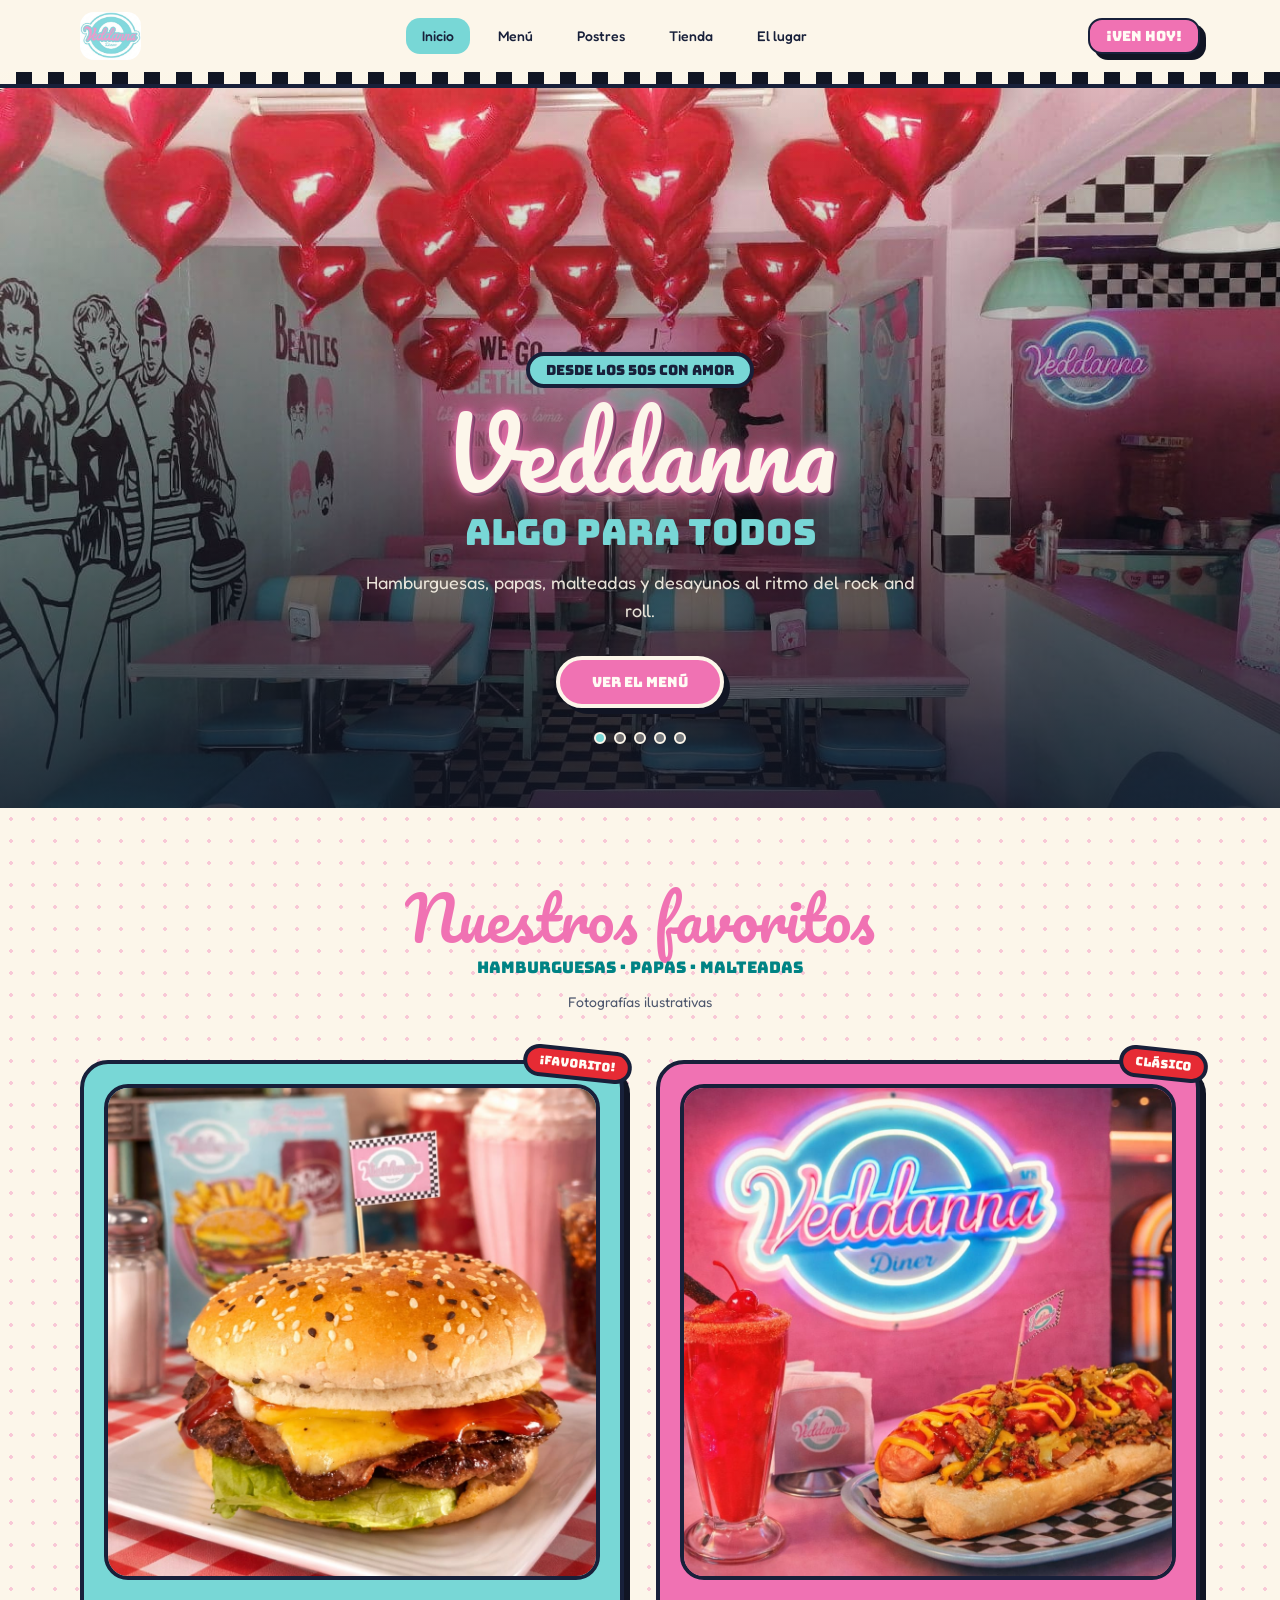
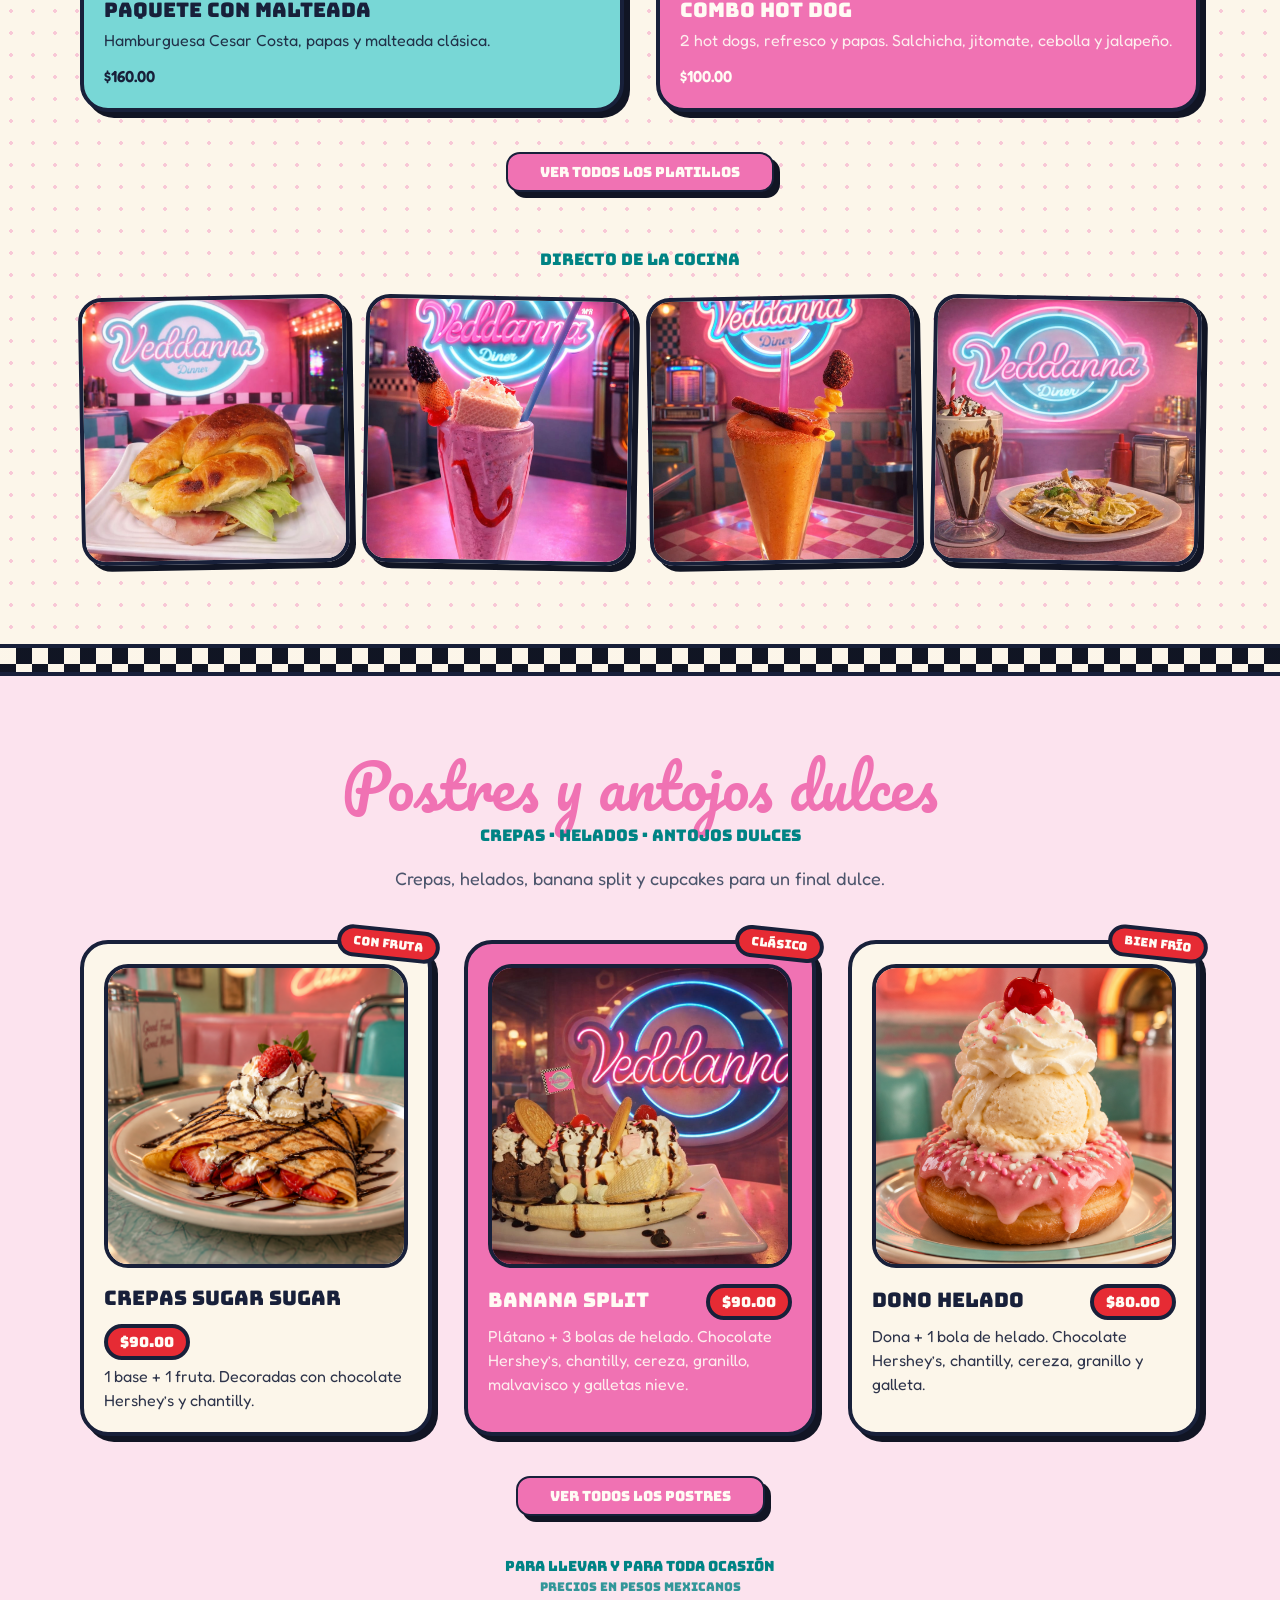
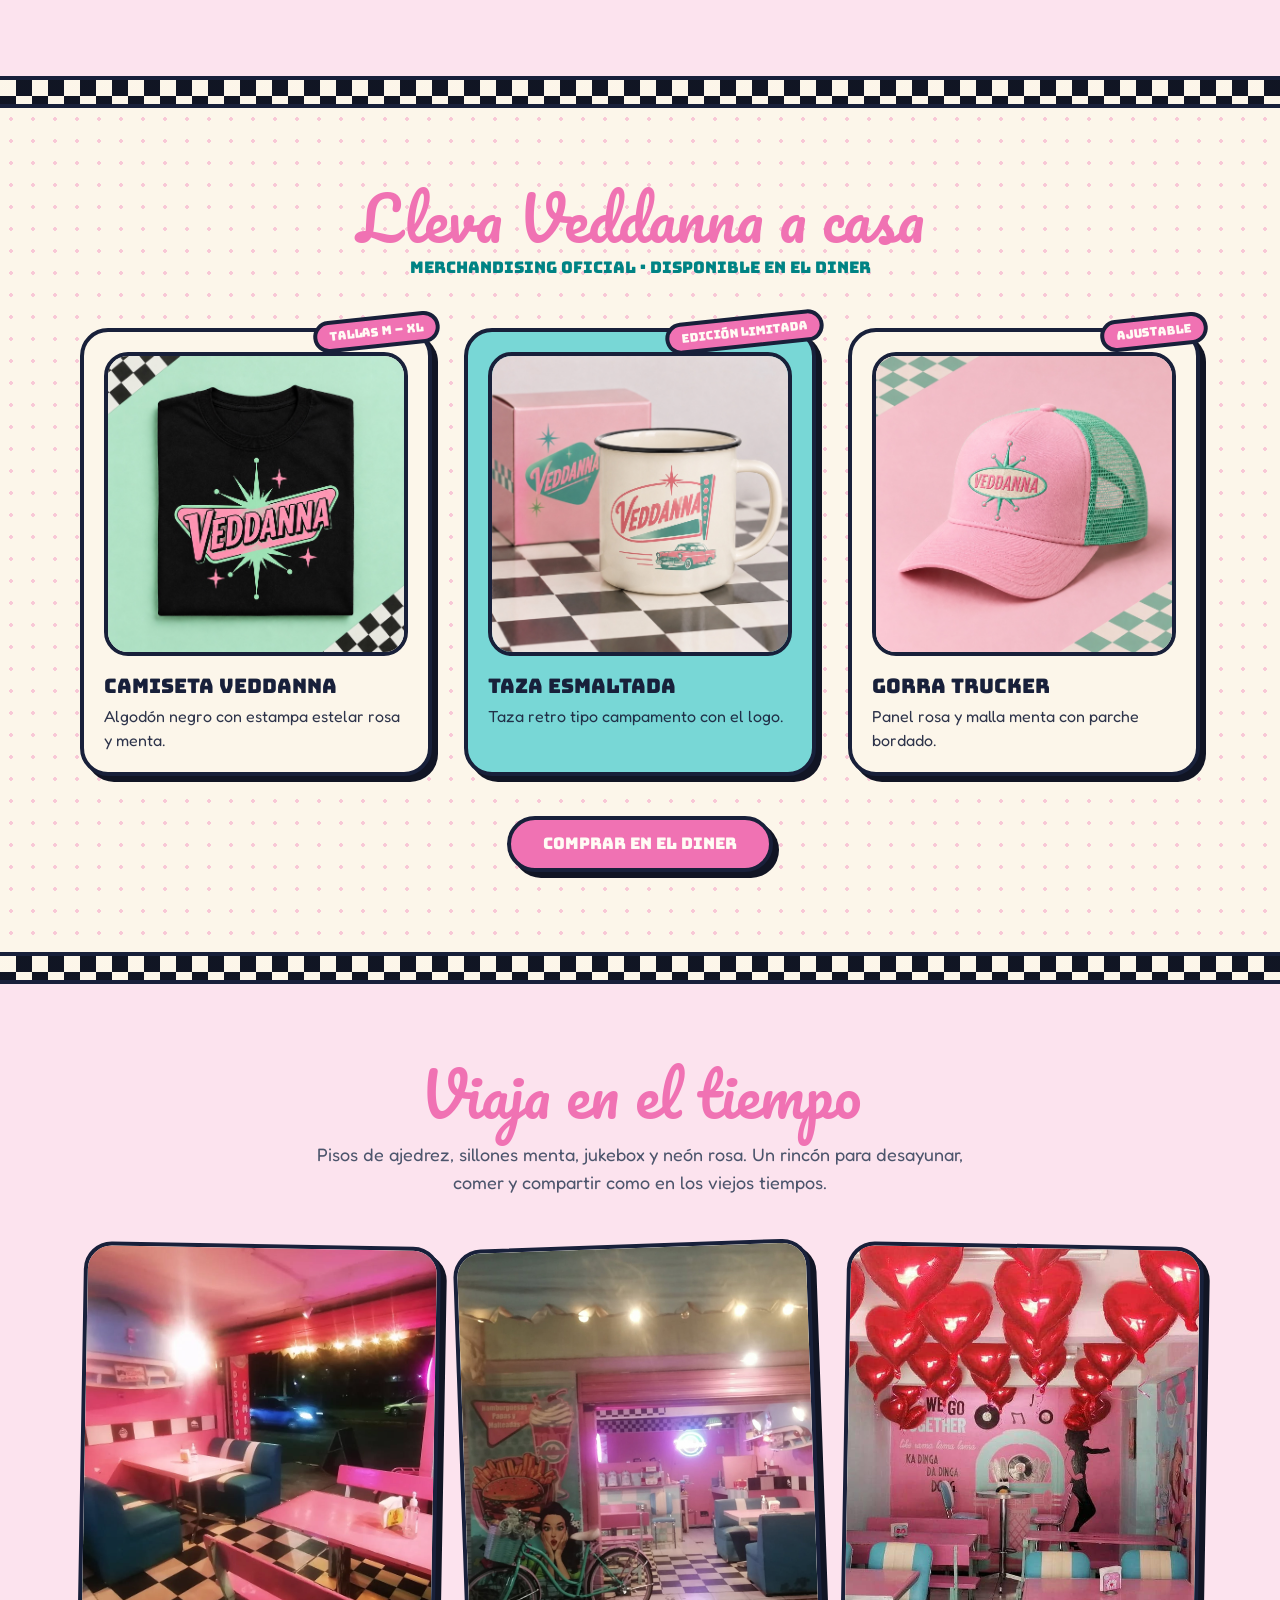
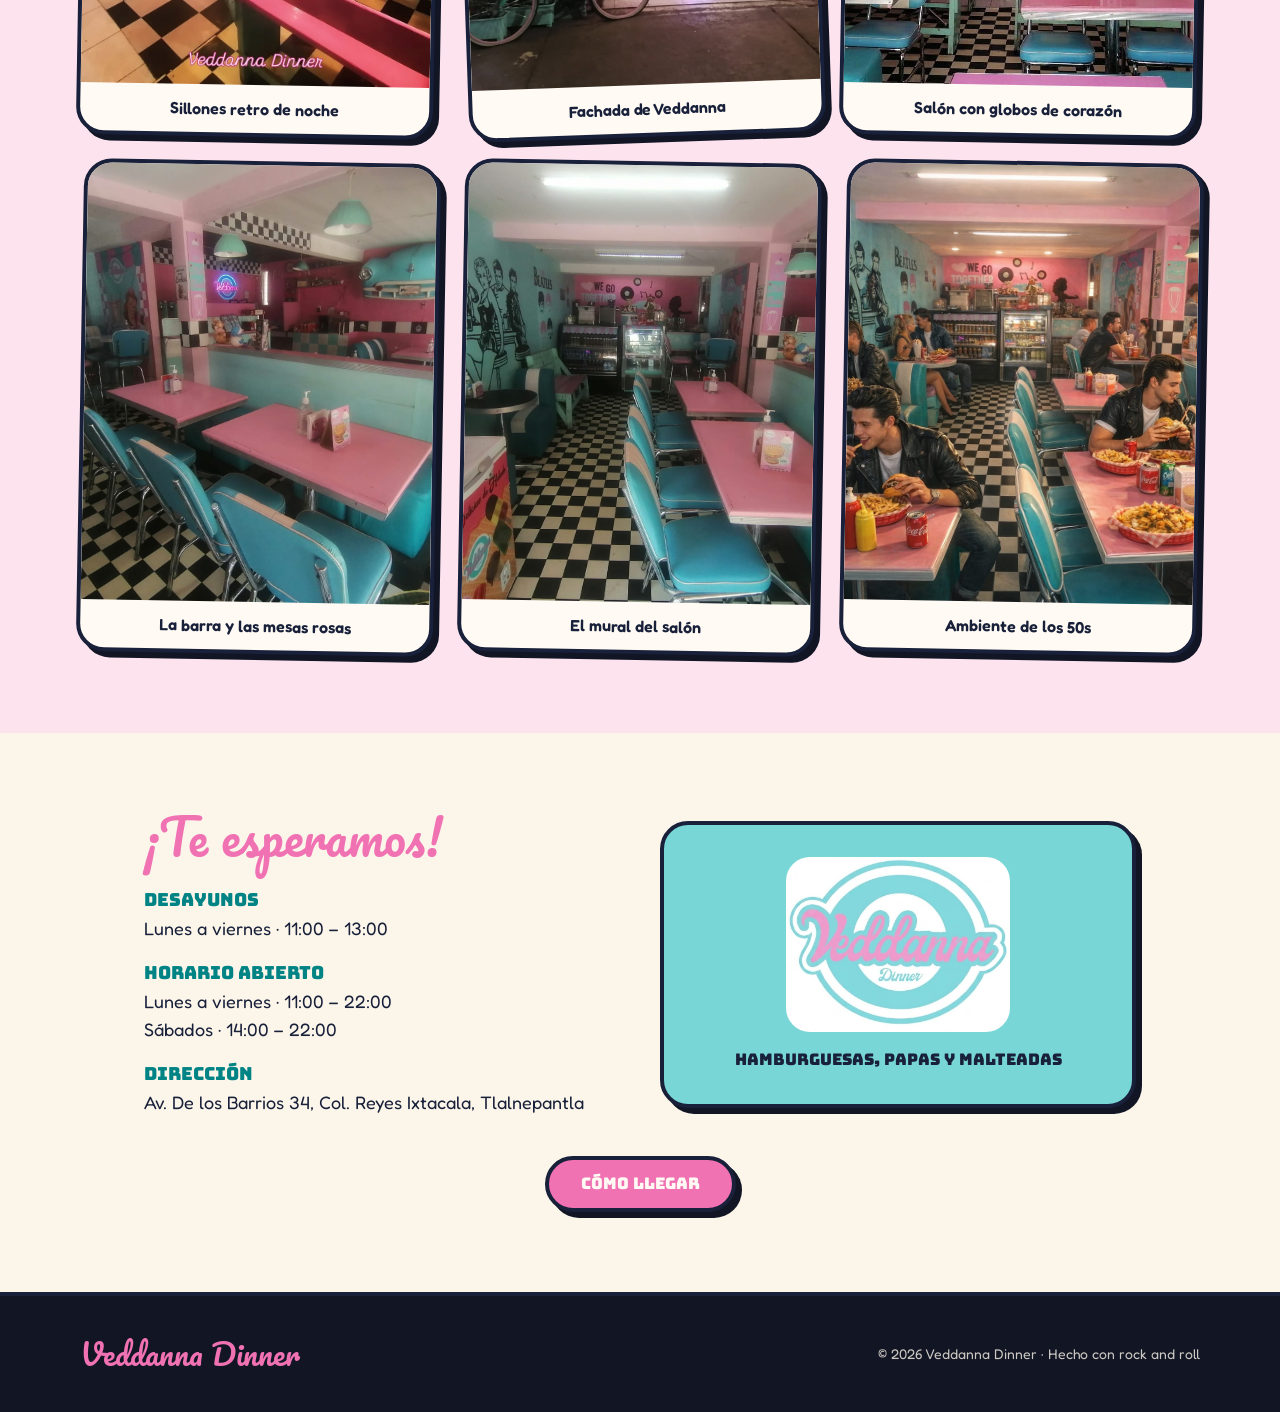
==== commit 9a8146a0: "Update Update" ====
--- a/index.html
+++ b/index.html
@@ -1 +1,9 @@
-<!DOCTYPE html><html lang="es"><head><meta charSet="utf-8"/><meta name="viewport" content="width=device-width, initial-scale=1"/><link rel="preload" as="image" href="/Veddanna/assets/cdn/veddanna-logo.jpg"/><link rel="preload" as="image" href="/Veddanna/assets/cdn/interior.jpg"/><link rel="preload" as="image" href="/Veddanna/assets/cdn/hamburguesa.jpg"/><link rel="preload" as="image" href="/Veddanna/assets/cdn/booths.jpg"/><link rel="preload" as="image" href="/Veddanna/assets/cdn/banana-split.jpg"/><link rel="preload" as="image" href="/Veddanna/assets/cdn/fachada.jpg"/><link rel="stylesheet" href="/Veddanna/assets/styles-BR3nMrbs.css" data-precedence="default"/><link rel="stylesheet" href="https://fonts.googleapis.com/css2?family=Bungee&amp;family=Fredoka:wght@400;500;600;700&amp;family=Pacifico&amp;display=swap" data-precedence="default"/><title>Veddanna Dinner | Diner retro de los 50s y 60s</title><meta name="description" content="Desayunos, hamburguesas, papas, malteadas, crepas y postres, y merchandising oficial en un diner rosa y menta al ritmo del rock and roll."/><meta property="og:title" content="Veddanna Dinner | Diner retro"/><meta property="og:description" content="Desayunos, hamburguesas, malteadas, crepas y postres, y merchandising estilo 50s y 60s."/><meta property="og:type" content="website"/><meta name="twitter:card" content="summary_large_image"/><link rel="modulepreload" href="/Veddanna/assets/index-Codn0O6S.js"/><link rel="modulepreload" href="/Veddanna/assets/routes-BxZKLMQf.js"/><link rel="modulepreload" href="/Veddanna/assets/menu-BbZbWr5r.js"/><link rel="icon" href="/Veddanna/favicon.png" type="image/png"/><link rel="preconnect" href="https://fonts.googleapis.com"/><link rel="preconnect" href="https://fonts.gstatic.com" crossorigin="anonymous"/></head><body><header class="sticky top-0 z-40 border-b-4 bg-background/95 backdrop-blur"><div class="mx-auto flex max-w-6xl flex-wrap items-center justify-between gap-2 px-4 py-3"><a aria-label="Veddanna Dinner, inicio" class="active" href="/Veddanna/" data-status="active" aria-current="page"><img src="/Veddanna/assets/cdn/veddanna-logo.jpg" alt="Veddanna Dinner" class="h-12 w-auto rounded-md"/></a><nav aria-label="Navegación principal" class="flex items-center gap-1 sm:gap-3"><a class="inline-flex items-center justify-center gap-2 whitespace-nowrap rounded-md text-sm font-medium cursor-pointer transition-colors focus-visible:outline-none focus-visible:ring-1 focus-visible:ring-ring disabled:pointer-events-none disabled:opacity-50 disabled:cursor-not-allowed [&amp;_svg]:pointer-events-none [&amp;_svg]:size-4 [&amp;_svg]:shrink-0 hover:bg-accent hover:text-accent-foreground h-9 px-4 py-2 bg-secondary" href="/Veddanna/" data-status="active" aria-current="page">Inicio</a><a class="inline-flex items-center justify-center gap-2 whitespace-nowrap rounded-md text-sm font-medium cursor-pointer transition-colors focus-visible:outline-none focus-visible:ring-1 focus-visible:ring-ring disabled:pointer-events-none disabled:opacity-50 disabled:cursor-not-allowed [&amp;_svg]:pointer-events-none [&amp;_svg]:size-4 [&amp;_svg]:shrink-0 hover:bg-accent hover:text-accent-foreground h-9 px-4 py-2" href="/Veddanna/menu">Menú</a><a class="inline-flex items-center justify-center gap-2 whitespace-nowrap rounded-md text-sm font-medium cursor-pointer transition-colors focus-visible:outline-none focus-visible:ring-1 focus-visible:ring-ring disabled:pointer-events-none disabled:opacity-50 disabled:cursor-not-allowed [&amp;_svg]:pointer-events-none [&amp;_svg]:size-4 [&amp;_svg]:shrink-0 hover:bg-accent hover:text-accent-foreground h-9 px-4 py-2" href="/Veddanna/postres">Postres</a><a class="items-center justify-center gap-2 whitespace-nowrap rounded-md text-sm font-medium cursor-pointer transition-colors focus-visible:outline-none focus-visible:ring-1 focus-visible:ring-ring disabled:pointer-events-none disabled:opacity-50 disabled:cursor-not-allowed [&amp;_svg]:pointer-events-none [&amp;_svg]:size-4 [&amp;_svg]:shrink-0 hover:bg-accent hover:text-accent-foreground h-9 px-4 py-2 hidden md:inline-flex active" href="/Veddanna/#tienda" data-status="active" aria-current="page">Tienda</a><a class="items-center justify-center gap-2 whitespace-nowrap rounded-md text-sm font-medium cursor-pointer transition-colors focus-visible:outline-none focus-visible:ring-1 focus-visible:ring-ring disabled:pointer-events-none disabled:opacity-50 disabled:cursor-not-allowed [&amp;_svg]:pointer-events-none [&amp;_svg]:size-4 [&amp;_svg]:shrink-0 hover:bg-accent hover:text-accent-foreground h-9 px-4 py-2 hidden lg:inline-flex active" href="/Veddanna/#lugar" data-status="active" aria-current="page">El lugar</a></nav><a class="items-center justify-center gap-2 whitespace-nowrap rounded-md text-sm font-medium cursor-pointer transition-colors focus-visible:outline-none focus-visible:ring-1 focus-visible:ring-ring disabled:pointer-events-none disabled:opacity-50 disabled:cursor-not-allowed [&amp;_svg]:pointer-events-none [&amp;_svg]:size-4 [&amp;_svg]:shrink-0 bg-primary text-primary-foreground shadow hover:bg-primary/90 h-9 px-4 py-2 hidden border-2 font-display shadow-retro sm:inline-flex active" href="/Veddanna/#visita" data-status="active" aria-current="page">¡Ven hoy!</a></div><div class="checker h-3"></div></header><!--$--><div class="overflow-x-hidden"><section class="relative"><div class="relative h-[80vh] min-h-[520px] w-full overflow-hidden"><img src="/Veddanna/assets/cdn/interior.jpg" alt="Interior del diner Veddanna" class="absolute inset-0 h-full w-full object-cover transition-opacity duration-1000 opacity-100"/><img src="/Veddanna/assets/cdn/hamburguesa.jpg" alt="Hamburguesa con queso de Veddanna" class="absolute inset-0 h-full w-full object-cover transition-opacity duration-1000 opacity-0"/><img src="/Veddanna/assets/cdn/booths.jpg" alt="Sillones retro de Veddanna" class="absolute inset-0 h-full w-full object-cover transition-opacity duration-1000 opacity-0"/><img src="/Veddanna/assets/cdn/banana-split.jpg" alt="Banana split frente al neón de Veddanna" class="absolute inset-0 h-full w-full object-cover transition-opacity duration-1000 opacity-0"/><img src="/Veddanna/assets/cdn/fachada.jpg" alt="Fachada de Veddanna de noche" class="absolute inset-0 h-full w-full object-cover transition-opacity duration-1000 opacity-0"/></div><div class="absolute inset-0 bg-gradient-to-t from-chrome/85 via-chrome/40 to-transparent"></div><div class="absolute inset-0 flex flex-col items-center justify-end px-4 pb-16 text-center"><span class="wiggle mb-4 inline-block rounded-full border-4 bg-secondary px-4 py-1 font-display text-sm text-secondary-foreground">Desde los 50s con amor</span><h1 class="font-script text-6xl text-background neon md:text-8xl">Veddanna</h1><p class="mt-3 font-display text-2xl text-secondary md:text-4xl">Algo para todos</p><p class="mt-4 max-w-xl text-lg text-background/90">Hamburguesas, papas, malteadas y desayunos al ritmo del rock and roll.</p><a class="inline-flex items-center justify-center gap-2 whitespace-nowrap text-sm font-medium cursor-pointer transition-colors focus-visible:outline-none focus-visible:ring-1 focus-visible:ring-ring disabled:pointer-events-none disabled:opacity-50 disabled:cursor-not-allowed [&amp;_svg]:pointer-events-none [&amp;_svg]:size-4 [&amp;_svg]:shrink-0 bg-primary text-primary-foreground shadow hover:bg-primary/90 mt-8 h-auto rounded-full border-4 border-background px-8 py-3 font-display shadow-retro" href="/Veddanna/menu">Ver el menú</a><div class="mt-6 flex gap-2"><button type="button" aria-label="Ver foto 1" class="h-3 w-3 rounded-full border-2 border-background transition bg-secondary"></button><button type="button" aria-label="Ver foto 2" class="h-3 w-3 rounded-full border-2 border-background transition bg-background/40"></button><button type="button" aria-label="Ver foto 3" class="h-3 w-3 rounded-full border-2 border-background transition bg-background/40"></button><button type="button" aria-label="Ver foto 4" class="h-3 w-3 rounded-full border-2 border-background transition bg-background/40"></button><button type="button" aria-label="Ver foto 5" class="h-3 w-3 rounded-full border-2 border-background transition bg-background/40"></button></div></div></section><section id="menu" class="dots py-20"><div class="mx-auto max-w-6xl px-4"><h2 class="text-center font-script text-5xl text-primary md:text-6xl">Nuestros favoritos</h2><p class="mt-2 text-center font-display text-mint-deep">Hamburguesas · Papas · Malteadas</p><p class="mt-3 text-center text-sm text-muted-foreground">Fotografías ilustrativas</p><div class="mt-12 grid gap-8 md:grid-cols-2"><article class="relative rounded-3xl border-4 p-5 shadow-retro transition hover:-translate-y-2 bg-secondary text-secondary-foreground"><span class="absolute -top-4 -right-3 z-10 rotate-6 rounded-full border-4 bg-accent px-3 py-1 font-display text-xs text-accent-foreground">¡Favorito!</span><img src="/Veddanna/assets/cdn/hamburguesa.jpg" alt="Paquete con Malteada" loading="lazy" class="aspect-square w-full rounded-2xl border-4 object-cover"/><h3 class="mt-4 font-display text-xl">Paquete con Malteada</h3><p class="mt-1 opacity-90">Hamburguesa Cesar Costa, papas y malteada clásica.</p><p class="mt-3 font-semibold">$160.00</p></article><article class="relative rounded-3xl border-4 p-5 shadow-retro transition hover:-translate-y-2 bg-primary text-primary-foreground"><span class="absolute -top-4 -right-3 z-10 rotate-6 rounded-full border-4 bg-accent px-3 py-1 font-display text-xs text-accent-foreground">Clásico</span><img src="/Veddanna/assets/cdn/hotdog-chamoy.jpg" alt="Combo Hot Dog" loading="lazy" class="aspect-square w-full rounded-2xl border-4 object-cover"/><h3 class="mt-4 font-display text-xl">Combo Hot Dog</h3><p class="mt-1 opacity-90">2 hot dogs, refresco y papas. Salchicha, jitomate, cebolla y jalapeño.</p><p class="mt-3 font-semibold">$100.00</p></article></div><div class="mt-10 text-center"><a class="inline-flex items-center justify-center gap-2 whitespace-nowrap text-sm font-medium cursor-pointer transition-colors focus-visible:outline-none focus-visible:ring-1 focus-visible:ring-ring disabled:pointer-events-none disabled:opacity-50 disabled:cursor-not-allowed [&amp;_svg]:pointer-events-none [&amp;_svg]:size-4 [&amp;_svg]:shrink-0 bg-primary text-primary-foreground shadow hover:bg-primary/90 h-10 rounded-md px-8 border-2 font-display shadow-retro" href="/Veddanna/menu">Ver todos los platillos</a></div><div class="mt-14"><p class="text-center font-display text-mint-deep">Directo de la cocina</p><div class="mt-6 grid grid-cols-2 gap-4 md:grid-cols-4"><img src="/Veddanna/assets/cdn/croissant.jpg" alt="Croissant de jamón y queso" loading="lazy" class="aspect-square w-full rounded-2xl border-4 object-cover shadow-retro -rotate-1"/><img src="/Veddanna/assets/cdn/malteada-fresa.jpg" alt="Malteada de fresa con crema batida" loading="lazy" class="aspect-square w-full rounded-2xl border-4 object-cover shadow-retro rotate-1"/><img src="/Veddanna/assets/cdn/chamoyada.jpg" alt="Chamoyada con tamarindo y chamoy" loading="lazy" class="aspect-square w-full rounded-2xl border-4 object-cover shadow-retro -rotate-1"/><img src="/Veddanna/assets/cdn/malteada-chilaquiles.jpg" alt="Malteada de chocolate con chilaquiles" loading="lazy" class="aspect-square w-full rounded-2xl border-4 object-cover shadow-retro rotate-1"/></div></div></div></section><div class="checker h-8 border-y-4"></div><section id="postres" class="bg-muted py-20"><div class="mx-auto max-w-6xl px-4"><h2 class="text-center font-script text-5xl text-primary md:text-6xl">Postres y antojos dulces</h2><p class="mt-2 text-center font-display text-mint-deep">Crepas · Helados · Antojos dulces</p><p class="mx-auto mt-4 max-w-2xl text-center text-lg text-muted-foreground">Crepas, helados, banana split y cupcakes para un final dulce.</p><div class="mt-12 grid gap-8 md:grid-cols-3"><article class="relative rounded-3xl border-4 p-5 shadow-retro transition hover:-translate-y-2 bg-background text-foreground"><span class="absolute -top-4 -right-3 z-10 rotate-6 rounded-full border-4 bg-accent px-3 py-1 font-display text-xs text-accent-foreground">Con fruta</span><img src="/Veddanna/assets/cdn/crepa.jpg" alt="Crepas Sugar Sugar" loading="lazy" class="aspect-square w-full rounded-2xl border-4 object-cover"/><h3 class="mt-4 flex flex-wrap items-baseline justify-between gap-3 font-display text-xl"><span>Crepas Sugar Sugar</span><span class="shrink-0 whitespace-nowrap rounded-full border-4 bg-accent px-3 py-1 text-sm text-accent-foreground">$90.00</span></h3><p class="mt-1 opacity-90">1 base + 1 fruta. Decoradas con chocolate Hershey’s y chantilly.</p></article><article class="relative rounded-3xl border-4 p-5 shadow-retro transition hover:-translate-y-2 bg-primary text-primary-foreground"><span class="absolute -top-4 -right-3 z-10 rotate-6 rounded-full border-4 bg-accent px-3 py-1 font-display text-xs text-accent-foreground">Clásico</span><img src="/Veddanna/assets/cdn/banana-split.jpg" alt="Banana Split" loading="lazy" class="aspect-square w-full rounded-2xl border-4 object-cover"/><h3 class="mt-4 flex flex-wrap items-baseline justify-between gap-3 font-display text-xl"><span>Banana Split</span><span class="shrink-0 whitespace-nowrap rounded-full border-4 bg-accent px-3 py-1 text-sm text-accent-foreground">$90.00</span></h3><p class="mt-1 opacity-90">Plátano + 3 bolas de helado. Chocolate Hershey’s, chantilly, cereza, granillo, malvavisco y galletas nieve.</p></article><article class="relative rounded-3xl border-4 p-5 shadow-retro transition hover:-translate-y-2 bg-background text-foreground"><span class="absolute -top-4 -right-3 z-10 rotate-6 rounded-full border-4 bg-accent px-3 py-1 font-display text-xs text-accent-foreground">Bien frío</span><img src="/Veddanna/assets/cdn/dono-helado.jpg" alt="Dono Helado" loading="lazy" class="aspect-square w-full rounded-2xl border-4 object-cover"/><h3 class="mt-4 flex flex-wrap items-baseline justify-between gap-3 font-display text-xl"><span>Dono Helado</span><span class="shrink-0 whitespace-nowrap rounded-full border-4 bg-accent px-3 py-1 text-sm text-accent-foreground">$80.00</span></h3><p class="mt-1 opacity-90">Dona + 1 bola de helado. Chocolate Hershey’s, chantilly, cereza, granillo y galleta.</p></article></div><div class="mt-10 text-center"><a class="inline-flex items-center justify-center gap-2 whitespace-nowrap text-sm font-medium cursor-pointer transition-colors focus-visible:outline-none focus-visible:ring-1 focus-visible:ring-ring disabled:pointer-events-none disabled:opacity-50 disabled:cursor-not-allowed [&amp;_svg]:pointer-events-none [&amp;_svg]:size-4 [&amp;_svg]:shrink-0 bg-primary text-primary-foreground shadow hover:bg-primary/90 h-10 rounded-md px-8 border-2 font-display shadow-retro" href="/Veddanna/postres">Ver todos los postres</a></div><p class="mt-10 text-center font-display text-sm text-mint-deep">Para llevar y para toda ocasión<br/><span class="text-xs opacity-80">Precios en pesos mexicanos</span></p></div></section><div class="checker h-8 border-y-4"></div><section id="tienda" class="dots py-20"><div class="mx-auto max-w-6xl px-4"><h2 class="text-center font-script text-5xl text-primary md:text-6xl">Lleva Veddanna a casa</h2><p class="mt-2 text-center font-display text-mint-deep">Merchandising oficial · Disponible en el diner</p><div class="mt-12 grid gap-8 md:grid-cols-3"><article class="relative rounded-3xl border-4 p-5 shadow-retro transition hover:-translate-y-2 bg-background text-foreground"><span class="absolute -top-4 -right-3 z-10 -rotate-6 rounded-full border-4 bg-primary px-3 py-1 font-display text-xs text-primary-foreground">Tallas M – XL</span><img src="/Veddanna/assets/merch-camiseta-2-DvS4obpt.jpg" alt="Camiseta Veddanna" loading="lazy" class="aspect-square w-full rounded-2xl border-4 object-cover"/><h3 class="mt-4 font-display text-xl">Camiseta Veddanna</h3><p class="mt-1 opacity-90">Algodón negro con estampa estelar rosa y menta.</p></article><article class="relative rounded-3xl border-4 p-5 shadow-retro transition hover:-translate-y-2 bg-secondary text-secondary-foreground"><span class="absolute -top-4 -right-3 z-10 -rotate-6 rounded-full border-4 bg-primary px-3 py-1 font-display text-xs text-primary-foreground">Edición limitada</span><img src="/Veddanna/assets/merch-taza-2-Cuxwx-6P.jpg" alt="Taza Esmaltada" loading="lazy" class="aspect-square w-full rounded-2xl border-4 object-cover"/><h3 class="mt-4 font-display text-xl">Taza Esmaltada</h3><p class="mt-1 opacity-90">Taza retro tipo campamento con el logo.</p></article><article class="relative rounded-3xl border-4 p-5 shadow-retro transition hover:-translate-y-2 bg-background text-foreground"><span class="absolute -top-4 -right-3 z-10 -rotate-6 rounded-full border-4 bg-primary px-3 py-1 font-display text-xs text-primary-foreground">Ajustable</span><img src="/Veddanna/assets/merch-gorra-2-Bi8KUXkH.jpg" alt="Gorra Trucker" loading="lazy" class="aspect-square w-full rounded-2xl border-4 object-cover"/><h3 class="mt-4 font-display text-xl">Gorra Trucker</h3><p class="mt-1 opacity-90">Panel rosa y malla menta con parche bordado.</p></article></div><div class="mt-10 text-center"><a href="#visita" class="inline-block rounded-full border-4 bg-primary px-8 py-3 font-display text-primary-foreground shadow-retro transition hover:-translate-y-1">Comprar en el diner</a></div></div></section><div class="checker h-8 border-y-4"></div><section id="lugar" class="bg-muted py-20"><div class="mx-auto max-w-6xl px-4"><h2 class="text-center font-script text-5xl text-primary md:text-6xl">Viaja en el tiempo</h2><p class="mx-auto mt-4 max-w-2xl text-center text-lg text-muted-foreground">Pisos de ajedrez, sillones menta, jukebox y neón rosa. Un rincón para desayunar, comer y compartir como en los viejos tiempos.</p><div class="mt-12 grid gap-6 md:grid-cols-3"><figure class="overflow-hidden rounded-3xl border-4 bg-card shadow-retro md:rotate-1"><img src="/Veddanna/assets/cdn/booths.jpg" alt="Sillones retro de noche" loading="lazy" class="aspect-[4/5] w-full object-cover"/><figcaption class="p-3 text-center font-semibold">Sillones retro de noche</figcaption></figure><figure class="overflow-hidden rounded-3xl border-4 bg-card shadow-retro md:-rotate-2"><img src="/Veddanna/assets/cdn/fachada.jpg" alt="Fachada de Veddanna" loading="lazy" class="aspect-[4/5] w-full object-cover"/><figcaption class="p-3 text-center font-semibold">Fachada de Veddanna</figcaption></figure><figure class="overflow-hidden rounded-3xl border-4 bg-card shadow-retro md:rotate-1"><img src="/Veddanna/assets/cdn/interior.jpg" alt="Salón con globos de corazón" loading="lazy" class="aspect-[4/5] w-full object-cover"/><figcaption class="p-3 text-center font-semibold">Salón con globos de corazón</figcaption></figure><figure class="overflow-hidden rounded-3xl border-4 bg-card shadow-retro md:rotate-1"><img src="/Veddanna/assets/cdn/salon-barra.jpg" alt="La barra y las mesas rosas" loading="lazy" class="aspect-[4/5] w-full object-cover"/><figcaption class="p-3 text-center font-semibold">La barra y las mesas rosas</figcaption></figure><figure class="overflow-hidden rounded-3xl border-4 bg-card shadow-retro md:rotate-1"><img src="/Veddanna/assets/cdn/salon-mural.jpg" alt="El mural del salón" loading="lazy" class="aspect-[4/5] w-full object-cover"/><figcaption class="p-3 text-center font-semibold">El mural del salón</figcaption></figure><figure class="overflow-hidden rounded-3xl border-4 bg-card shadow-retro md:rotate-1"><img src="/Veddanna/assets/cdn/salon-clientes.jpg" alt="Ambiente de los 50s" loading="lazy" class="aspect-[4/5] w-full object-cover"/><figcaption class="p-3 text-center font-semibold">Ambiente de los 50s</figcaption></figure></div></div></section><section id="visita" class="py-20"><div class="mx-auto grid max-w-5xl items-center gap-10 px-4 md:grid-cols-2"><div><h2 class="font-script text-5xl text-primary">¡Te esperamos!</h2><ul class="mt-6 space-y-4 text-lg"><li><span class="font-display text-mint-deep">Desayunos</span><br/>Lunes a viernes · 11:00 – 13:00</li><li><span class="font-display text-mint-deep">Horario abierto</span><br/>Lunes a viernes · 11:00 – 22:00<br/>Sábados · 14:00 – 22:00</li><li><span class="font-display text-mint-deep">Dirección</span><br/>Av. De los Barrios 34, Col. Reyes Ixtacala, Tlalnepantla</li></ul></div><div class="rounded-3xl border-4 bg-secondary p-8 text-center shadow-retro"><img src="/Veddanna/assets/cdn/veddanna-logo.jpg" alt="Veddanna Dinner" class="mx-auto w-56 rounded-2xl"/><p class="mt-4 font-display text-secondary-foreground">Hamburguesas, papas y malteadas</p></div></div><div class="mx-auto mt-10 max-w-5xl px-4 text-center"><a href="https://maps.app.goo.gl/cCRzDSchjnaCyiY88" target="_blank" rel="noreferrer" class="inline-block rounded-full border-4 bg-primary px-8 py-3 font-display text-primary-foreground shadow-retro transition hover:-translate-y-1">Cómo llegar</a></div></section></div><script>(function(a,f){let l;try{l=JSON.parse(sessionStorage.getItem(a)||"{}")}catch{return}const n=l?.[f||history.state?.__TSR_key];let c=!1;for(const t in n){const e=n[t],o=e?.scrollX,s=e?.scrollY;if(Number.isFinite(o)&&Number.isFinite(s)){if(t==="window")scrollTo(o,s),c=!0;else if(t)try{const r=document.querySelector(t);r&&(r.scrollLeft=o,r.scrollTop=s)}catch{}}}if(c)return;const i=location.hash.slice(1);if(i){const t=history.state?.__hashScrollIntoViewOptions??!0;if(t){const e=document.getElementById(i);e&&e.scrollIntoView(t)}return}scrollTo(0,0)})("tsr-scroll-restoration-v1_3");document.currentScript.remove()</script><!--/$--><footer class="border-t-4 bg-chrome py-10 text-background"><div class="mx-auto flex max-w-6xl flex-col items-center justify-between gap-4 px-4 md:flex-row"><a class="font-script text-3xl text-primary active" href="/Veddanna/" data-status="active" aria-current="page">Veddanna Dinner</a><p class="text-sm opacity-80">© <!-- -->2026<!-- --> Veddanna Dinner · Hecho con rock and roll</p></div></footer><script data-tsr-stream-part="">(self.$R=self.$R||{})["tsr"]=[];self.$_TSR={h(){this.hydrated=!0,this.c()},e(){this.streamEnded=!0,this.c()},c(){this.hydrated&&this.streamEnded&&(delete self.$_TSR,delete self.$R.tsr)},p(e){this.initialized?e():this.buffer.push(e)},buffer:[]};$_TSR.router=($R=>$R[0]={manifest:$R[1]={routes:$R[2]={__root__:$R[3]={preloads:$R[4]=["/Veddanna/assets/index-Codn0O6S.js"],scripts:$R[5]=[$R[6]={attrs:$R[7]={type:"module",async:!0,src:"/Veddanna/assets/index-Codn0O6S.js"}}]},"/":$R[8]={preloads:$R[9]=["/Veddanna/assets/routes-BxZKLMQf.js","/Veddanna/assets/menu-BbZbWr5r.js"]}}},matches:$R[10]=[$R[11]={i:"__root__ ",u:1795231817211,s:"success",ssr:!0},$R[12]={i:"  ",u:1795231817211,s:"success",ssr:!0}]})($R["tsr"]);$_TSR.e();{let s=document.currentScript,p;while((p=s.previousElementSibling)&&p.hasAttribute('data-tsr-stream-part'))p.remove();s.remove()}</script><script type="module" async="" src="/Veddanna/assets/index-Codn0O6S.js"></script><script>document.currentScript.remove();/*$tsr-stream-boundary*/</script></body></html>+<!DOCTYPE html>
+<html lang="es"><head><meta charset="utf-8"><meta name="viewport" content="width=device-width, initial-scale=1">
+<title>Veddanna Dinner | Diner retro de los 50s y 60s</title><meta name="description" content="Desayunos, hamburguesas, papas, malteadas, crepas y postres, y merchandising oficial en un diner rosa y menta al ritmo del rock and roll.">
+<link rel="icon" href="img/favicon.png" type="image/png">
+<link rel="stylesheet" href="css/fuentes.css"><link rel="stylesheet" href="css/estilos.css">
+</head><body>
+<header class="sticky top-0 z-40 border-b-4 bg-background/95 backdrop-blur"><div class="mx-auto flex max-w-6xl flex-wrap items-center justify-between gap-2 px-4 py-3"><a aria-label="Veddanna Dinner, inicio" class="active" href="index.html" aria-current="page"><img src="img/veddanna-logo.jpg" alt="Veddanna Dinner" class="h-12 w-auto rounded-md"></a><nav aria-label="Navegación principal" class="flex items-center gap-1 sm:gap-3"><a class="inline-flex items-center justify-center gap-2 whitespace-nowrap rounded-md text-sm font-medium cursor-pointer transition-colors focus-visible:outline-none focus-visible:ring-1 focus-visible:ring-ring disabled:pointer-events-none disabled:opacity-50 disabled:cursor-not-allowed [&amp;_svg]:pointer-events-none [&amp;_svg]:size-4 [&amp;_svg]:shrink-0 hover:bg-accent hover:text-accent-foreground h-9 px-4 py-2 bg-secondary" href="index.html" aria-current="page">Inicio</a><a class="inline-flex items-center justify-center gap-2 whitespace-nowrap rounded-md text-sm font-medium cursor-pointer transition-colors focus-visible:outline-none focus-visible:ring-1 focus-visible:ring-ring disabled:pointer-events-none disabled:opacity-50 disabled:cursor-not-allowed [&amp;_svg]:pointer-events-none [&amp;_svg]:size-4 [&amp;_svg]:shrink-0 hover:bg-accent hover:text-accent-foreground h-9 px-4 py-2" href="menu.html">Menú</a><a class="inline-flex items-center justify-center gap-2 whitespace-nowrap rounded-md text-sm font-medium cursor-pointer transition-colors focus-visible:outline-none focus-visible:ring-1 focus-visible:ring-ring disabled:pointer-events-none disabled:opacity-50 disabled:cursor-not-allowed [&amp;_svg]:pointer-events-none [&amp;_svg]:size-4 [&amp;_svg]:shrink-0 hover:bg-accent hover:text-accent-foreground h-9 px-4 py-2" href="postres.html">Postres</a><a class="items-center justify-center gap-2 whitespace-nowrap rounded-md text-sm font-medium cursor-pointer transition-colors focus-visible:outline-none focus-visible:ring-1 focus-visible:ring-ring disabled:pointer-events-none disabled:opacity-50 disabled:cursor-not-allowed [&amp;_svg]:pointer-events-none [&amp;_svg]:size-4 [&amp;_svg]:shrink-0 hover:bg-accent hover:text-accent-foreground h-9 px-4 py-2 hidden md:inline-flex active" href="index.html#tienda" aria-current="page">Tienda</a><a class="items-center justify-center gap-2 whitespace-nowrap rounded-md text-sm font-medium cursor-pointer transition-colors focus-visible:outline-none focus-visible:ring-1 focus-visible:ring-ring disabled:pointer-events-none disabled:opacity-50 disabled:cursor-not-allowed [&amp;_svg]:pointer-events-none [&amp;_svg]:size-4 [&amp;_svg]:shrink-0 hover:bg-accent hover:text-accent-foreground h-9 px-4 py-2 hidden lg:inline-flex active" href="index.html#lugar" aria-current="page">El lugar</a></nav><a class="items-center justify-center gap-2 whitespace-nowrap rounded-md text-sm font-medium cursor-pointer transition-colors focus-visible:outline-none focus-visible:ring-1 focus-visible:ring-ring disabled:pointer-events-none disabled:opacity-50 disabled:cursor-not-allowed [&amp;_svg]:pointer-events-none [&amp;_svg]:size-4 [&amp;_svg]:shrink-0 bg-primary text-primary-foreground shadow hover:bg-primary/90 h-9 px-4 py-2 hidden border-2 font-display shadow-retro sm:inline-flex active" href="index.html#visita" aria-current="page">¡Ven hoy!</a></div><div class="checker h-3"></div></header><!--$--><div class="overflow-x-hidden"><section class="relative"><div class="relative h-[80vh] min-h-[520px] w-full overflow-hidden"><img src="img/interior.jpg" alt="Interior del diner Veddanna" class="absolute inset-0 h-full w-full object-cover transition-opacity duration-1000 opacity-100"><img src="img/hamburguesa.jpg" alt="Hamburguesa con queso de Veddanna" class="absolute inset-0 h-full w-full object-cover transition-opacity duration-1000 opacity-0"><img src="img/booths.jpg" alt="Sillones retro de Veddanna" class="absolute inset-0 h-full w-full object-cover transition-opacity duration-1000 opacity-0"><img src="img/banana-split.jpg" alt="Banana split frente al neón de Veddanna" class="absolute inset-0 h-full w-full object-cover transition-opacity duration-1000 opacity-0"><img src="img/fachada.jpg" alt="Fachada de Veddanna de noche" class="absolute inset-0 h-full w-full object-cover transition-opacity duration-1000 opacity-0"></div><div class="absolute inset-0 bg-gradient-to-t from-chrome/85 via-chrome/40 to-transparent"></div><div class="absolute inset-0 flex flex-col items-center justify-end px-4 pb-16 text-center"><span class="wiggle mb-4 inline-block rounded-full border-4 bg-secondary px-4 py-1 font-display text-sm text-secondary-foreground">Desde los 50s con amor</span><h1 class="font-script text-6xl text-background neon md:text-8xl">Veddanna</h1><p class="mt-3 font-display text-2xl text-secondary md:text-4xl">Algo para todos</p><p class="mt-4 max-w-xl text-lg text-background/90">Hamburguesas, papas, malteadas y desayunos al ritmo del rock and roll.</p><a class="inline-flex items-center justify-center gap-2 whitespace-nowrap text-sm font-medium cursor-pointer transition-colors focus-visible:outline-none focus-visible:ring-1 focus-visible:ring-ring disabled:pointer-events-none disabled:opacity-50 disabled:cursor-not-allowed [&amp;_svg]:pointer-events-none [&amp;_svg]:size-4 [&amp;_svg]:shrink-0 bg-primary text-primary-foreground shadow hover:bg-primary/90 mt-8 h-auto rounded-full border-4 border-background px-8 py-3 font-display shadow-retro" href="menu.html">Ver el menú</a><div class="mt-6 flex gap-2"><button type="button" aria-label="Ver foto 1" class="h-3 w-3 rounded-full border-2 border-background transition bg-secondary"></button><button type="button" aria-label="Ver foto 2" class="h-3 w-3 rounded-full border-2 border-background transition bg-background/40"></button><button type="button" aria-label="Ver foto 3" class="h-3 w-3 rounded-full border-2 border-background transition bg-background/40"></button><button type="button" aria-label="Ver foto 4" class="h-3 w-3 rounded-full border-2 border-background transition bg-background/40"></button><button type="button" aria-label="Ver foto 5" class="h-3 w-3 rounded-full border-2 border-background transition bg-background/40"></button></div></div></section><section id="menu" class="dots py-20"><div class="mx-auto max-w-6xl px-4"><h2 class="text-center font-script text-5xl text-primary md:text-6xl">Nuestros favoritos</h2><p class="mt-2 text-center font-display text-mint-deep">Hamburguesas · Papas · Malteadas</p><p class="mt-3 text-center text-sm text-muted-foreground">Fotografías ilustrativas</p><div class="mt-12 grid gap-8 md:grid-cols-2"><article class="relative rounded-3xl border-4 p-5 shadow-retro transition hover:-translate-y-2 bg-secondary text-secondary-foreground"><span class="absolute -top-4 -right-3 z-10 rotate-6 rounded-full border-4 bg-accent px-3 py-1 font-display text-xs text-accent-foreground">¡Favorito!</span><img src="img/hamburguesa.jpg" alt="Paquete con Malteada" loading="lazy" class="aspect-square w-full rounded-2xl border-4 object-cover"><h3 class="mt-4 font-display text-xl">Paquete con Malteada</h3><p class="mt-1 opacity-90">Hamburguesa Cesar Costa, papas y malteada clásica.</p><p class="mt-3 font-semibold">$160.00</p></article><article class="relative rounded-3xl border-4 p-5 shadow-retro transition hover:-translate-y-2 bg-primary text-primary-foreground"><span class="absolute -top-4 -right-3 z-10 rotate-6 rounded-full border-4 bg-accent px-3 py-1 font-display text-xs text-accent-foreground">Clásico</span><img src="img/hotdog-chamoy.jpg" alt="Combo Hot Dog" loading="lazy" class="aspect-square w-full rounded-2xl border-4 object-cover"><h3 class="mt-4 font-display text-xl">Combo Hot Dog</h3><p class="mt-1 opacity-90">2 hot dogs, refresco y papas. Salchicha, jitomate, cebolla y jalapeño.</p><p class="mt-3 font-semibold">$100.00</p></article></div><div class="mt-10 text-center"><a class="inline-flex items-center justify-center gap-2 whitespace-nowrap text-sm font-medium cursor-pointer transition-colors focus-visible:outline-none focus-visible:ring-1 focus-visible:ring-ring disabled:pointer-events-none disabled:opacity-50 disabled:cursor-not-allowed [&amp;_svg]:pointer-events-none [&amp;_svg]:size-4 [&amp;_svg]:shrink-0 bg-primary text-primary-foreground shadow hover:bg-primary/90 h-10 rounded-md px-8 border-2 font-display shadow-retro" href="menu.html">Ver todos los platillos</a></div><div class="mt-14"><p class="text-center font-display text-mint-deep">Directo de la cocina</p><div class="mt-6 grid grid-cols-2 gap-4 md:grid-cols-4"><img src="img/croissant.jpg" alt="Croissant de jamón y queso" loading="lazy" class="aspect-square w-full rounded-2xl border-4 object-cover shadow-retro -rotate-1"><img src="img/malteada-fresa.jpg" alt="Malteada de fresa con crema batida" loading="lazy" class="aspect-square w-full rounded-2xl border-4 object-cover shadow-retro rotate-1"><img src="img/chamoyada.jpg" alt="Chamoyada con tamarindo y chamoy" loading="lazy" class="aspect-square w-full rounded-2xl border-4 object-cover shadow-retro -rotate-1"><img src="img/malteada-chilaquiles.jpg" alt="Malteada de chocolate con chilaquiles" loading="lazy" class="aspect-square w-full rounded-2xl border-4 object-cover shadow-retro rotate-1"></div></div></div></section><div class="checker h-8 border-y-4"></div><section id="postres" class="bg-muted py-20"><div class="mx-auto max-w-6xl px-4"><h2 class="text-center font-script text-5xl text-primary md:text-6xl">Postres y antojos dulces</h2><p class="mt-2 text-center font-display text-mint-deep">Crepas · Helados · Antojos dulces</p><p class="mx-auto mt-4 max-w-2xl text-center text-lg text-muted-foreground">Crepas, helados, banana split y cupcakes para un final dulce.</p><div class="mt-12 grid gap-8 md:grid-cols-3"><article class="relative rounded-3xl border-4 p-5 shadow-retro transition hover:-translate-y-2 bg-background text-foreground"><span class="absolute -top-4 -right-3 z-10 rotate-6 rounded-full border-4 bg-accent px-3 py-1 font-display text-xs text-accent-foreground">Con fruta</span><img src="img/crepa.jpg" alt="Crepas Sugar Sugar" loading="lazy" class="aspect-square w-full rounded-2xl border-4 object-cover"><h3 class="mt-4 flex flex-wrap items-baseline justify-between gap-3 font-display text-xl"><span>Crepas Sugar Sugar</span><span class="shrink-0 whitespace-nowrap rounded-full border-4 bg-accent px-3 py-1 text-sm text-accent-foreground">$90.00</span></h3><p class="mt-1 opacity-90">1 base + 1 fruta. Decoradas con chocolate Hershey’s y chantilly.</p></article><article class="relative rounded-3xl border-4 p-5 shadow-retro transition hover:-translate-y-2 bg-primary text-primary-foreground"><span class="absolute -top-4 -right-3 z-10 rotate-6 rounded-full border-4 bg-accent px-3 py-1 font-display text-xs text-accent-foreground">Clásico</span><img src="img/banana-split.jpg" alt="Banana Split" loading="lazy" class="aspect-square w-full rounded-2xl border-4 object-cover"><h3 class="mt-4 flex flex-wrap items-baseline justify-between gap-3 font-display text-xl"><span>Banana Split</span><span class="shrink-0 whitespace-nowrap rounded-full border-4 bg-accent px-3 py-1 text-sm text-accent-foreground">$90.00</span></h3><p class="mt-1 opacity-90">Plátano + 3 bolas de helado. Chocolate Hershey’s, chantilly, cereza, granillo, malvavisco y galletas nieve.</p></article><article class="relative rounded-3xl border-4 p-5 shadow-retro transition hover:-translate-y-2 bg-background text-foreground"><span class="absolute -top-4 -right-3 z-10 rotate-6 rounded-full border-4 bg-accent px-3 py-1 font-display text-xs text-accent-foreground">Bien frío</span><img src="img/dono-helado.jpg" alt="Dono Helado" loading="lazy" class="aspect-square w-full rounded-2xl border-4 object-cover"><h3 class="mt-4 flex flex-wrap items-baseline justify-between gap-3 font-display text-xl"><span>Dono Helado</span><span class="shrink-0 whitespace-nowrap rounded-full border-4 bg-accent px-3 py-1 text-sm text-accent-foreground">$80.00</span></h3><p class="mt-1 opacity-90">Dona + 1 bola de helado. Chocolate Hershey’s, chantilly, cereza, granillo y galleta.</p></article></div><div class="mt-10 text-center"><a class="inline-flex items-center justify-center gap-2 whitespace-nowrap text-sm font-medium cursor-pointer transition-colors focus-visible:outline-none focus-visible:ring-1 focus-visible:ring-ring disabled:pointer-events-none disabled:opacity-50 disabled:cursor-not-allowed [&amp;_svg]:pointer-events-none [&amp;_svg]:size-4 [&amp;_svg]:shrink-0 bg-primary text-primary-foreground shadow hover:bg-primary/90 h-10 rounded-md px-8 border-2 font-display shadow-retro" href="postres.html">Ver todos los postres</a></div><p class="mt-10 text-center font-display text-sm text-mint-deep">Para llevar y para toda ocasión<br><span class="text-xs opacity-80">Precios en pesos mexicanos</span></p></div></section><div class="checker h-8 border-y-4"></div><section id="tienda" class="dots py-20"><div class="mx-auto max-w-6xl px-4"><h2 class="text-center font-script text-5xl text-primary md:text-6xl">Lleva Veddanna a casa</h2><p class="mt-2 text-center font-display text-mint-deep">Merchandising oficial · Disponible en el diner</p><div class="mt-12 grid gap-8 md:grid-cols-3"><article class="relative rounded-3xl border-4 p-5 shadow-retro transition hover:-translate-y-2 bg-background text-foreground"><span class="absolute -top-4 -right-3 z-10 -rotate-6 rounded-full border-4 bg-primary px-3 py-1 font-display text-xs text-primary-foreground">Tallas M – XL</span><img src="img/merch-camiseta-2.jpg" alt="Camiseta Veddanna" loading="lazy" class="aspect-square w-full rounded-2xl border-4 object-cover"><h3 class="mt-4 font-display text-xl">Camiseta Veddanna</h3><p class="mt-1 opacity-90">Algodón negro con estampa estelar rosa y menta.</p></article><article class="relative rounded-3xl border-4 p-5 shadow-retro transition hover:-translate-y-2 bg-secondary text-secondary-foreground"><span class="absolute -top-4 -right-3 z-10 -rotate-6 rounded-full border-4 bg-primary px-3 py-1 font-display text-xs text-primary-foreground">Edición limitada</span><img src="img/merch-taza-2.jpg" alt="Taza Esmaltada" loading="lazy" class="aspect-square w-full rounded-2xl border-4 object-cover"><h3 class="mt-4 font-display text-xl">Taza Esmaltada</h3><p class="mt-1 opacity-90">Taza retro tipo campamento con el logo.</p></article><article class="relative rounded-3xl border-4 p-5 shadow-retro transition hover:-translate-y-2 bg-background text-foreground"><span class="absolute -top-4 -right-3 z-10 -rotate-6 rounded-full border-4 bg-primary px-3 py-1 font-display text-xs text-primary-foreground">Ajustable</span><img src="img/merch-gorra-2.jpg" alt="Gorra Trucker" loading="lazy" class="aspect-square w-full rounded-2xl border-4 object-cover"><h3 class="mt-4 font-display text-xl">Gorra Trucker</h3><p class="mt-1 opacity-90">Panel rosa y malla menta con parche bordado.</p></article></div><div class="mt-10 text-center"><a href="#visita" class="inline-block rounded-full border-4 bg-primary px-8 py-3 font-display text-primary-foreground shadow-retro transition hover:-translate-y-1">Comprar en el diner</a></div></div></section><div class="checker h-8 border-y-4"></div><section id="lugar" class="bg-muted py-20"><div class="mx-auto max-w-6xl px-4"><h2 class="text-center font-script text-5xl text-primary md:text-6xl">Viaja en el tiempo</h2><p class="mx-auto mt-4 max-w-2xl text-center text-lg text-muted-foreground">Pisos de ajedrez, sillones menta, jukebox y neón rosa. Un rincón para desayunar, comer y compartir como en los viejos tiempos.</p><div class="mt-12 grid gap-6 md:grid-cols-3"><figure class="overflow-hidden rounded-3xl border-4 bg-card shadow-retro md:rotate-1"><img src="img/booths.jpg" alt="Sillones retro de noche" loading="lazy" class="aspect-[4/5] w-full object-cover"><figcaption class="p-3 text-center font-semibold">Sillones retro de noche</figcaption></figure><figure class="overflow-hidden rounded-3xl border-4 bg-card shadow-retro md:-rotate-2"><img src="img/fachada.jpg" alt="Fachada de Veddanna" loading="lazy" class="aspect-[4/5] w-full object-cover"><figcaption class="p-3 text-center font-semibold">Fachada de Veddanna</figcaption></figure><figure class="overflow-hidden rounded-3xl border-4 bg-card shadow-retro md:rotate-1"><img src="img/interior.jpg" alt="Salón con globos de corazón" loading="lazy" class="aspect-[4/5] w-full object-cover"><figcaption class="p-3 text-center font-semibold">Salón con globos de corazón</figcaption></figure><figure class="overflow-hidden rounded-3xl border-4 bg-card shadow-retro md:rotate-1"><img src="img/salon-barra.jpg" alt="La barra y las mesas rosas" loading="lazy" class="aspect-[4/5] w-full object-cover"><figcaption class="p-3 text-center font-semibold">La barra y las mesas rosas</figcaption></figure><figure class="overflow-hidden rounded-3xl border-4 bg-card shadow-retro md:rotate-1"><img src="img/salon-mural.jpg" alt="El mural del salón" loading="lazy" class="aspect-[4/5] w-full object-cover"><figcaption class="p-3 text-center font-semibold">El mural del salón</figcaption></figure><figure class="overflow-hidden rounded-3xl border-4 bg-card shadow-retro md:rotate-1"><img src="img/salon-clientes.jpg" alt="Ambiente de los 50s" loading="lazy" class="aspect-[4/5] w-full object-cover"><figcaption class="p-3 text-center font-semibold">Ambiente de los 50s</figcaption></figure></div></div></section><section id="visita" class="py-20"><div class="mx-auto grid max-w-5xl items-center gap-10 px-4 md:grid-cols-2"><div><h2 class="font-script text-5xl text-primary">¡Te esperamos!</h2><ul class="mt-6 space-y-4 text-lg"><li><span class="font-display text-mint-deep">Desayunos</span><br>Lunes a viernes · 11:00 – 13:00</li><li><span class="font-display text-mint-deep">Horario abierto</span><br>Lunes a viernes · 11:00 – 22:00<br>Sábados · 14:00 – 22:00</li><li><span class="font-display text-mint-deep">Dirección</span><br>Av. De los Barrios 34, Col. Reyes Ixtacala, Tlalnepantla</li></ul></div><div class="rounded-3xl border-4 bg-secondary p-8 text-center shadow-retro"><img src="img/veddanna-logo.jpg" alt="Veddanna Dinner" class="mx-auto w-56 rounded-2xl"><p class="mt-4 font-display text-secondary-foreground">Hamburguesas, papas y malteadas</p></div></div><div class="mx-auto mt-10 max-w-5xl px-4 text-center"><a href="https://maps.app.goo.gl/cCRzDSchjnaCyiY88" target="_blank" rel="noreferrer" class="inline-block rounded-full border-4 bg-primary px-8 py-3 font-display text-primary-foreground shadow-retro transition hover:-translate-y-1">Cómo llegar</a></div></section></div><!--/$--><footer class="border-t-4 bg-chrome py-10 text-background"><div class="mx-auto flex max-w-6xl flex-col items-center justify-between gap-4 px-4 md:flex-row"><a class="font-script text-3xl text-primary active" href="index.html" aria-current="page">Veddanna Dinner</a><p class="text-sm opacity-80">© <!-- -->2026<!-- --> Veddanna Dinner · Hecho con rock and roll</p></div></footer>
+<script src="js/sitio.js"></script>
+</body></html>
--- a/css/fuentes.css
+++ b/css/fuentes.css
@@ -0,0 +1,192 @@
+/* vietnamese */
+@font-face {
+  font-family: 'Bungee';
+  font-style: normal;
+  font-weight: 400;
+  font-display: swap;
+  src: url(../fonts/da9ea94dd2.woff2) format('woff2');
+  unicode-range: U+0102-0103, U+0110-0111, U+0128-0129, U+0168-0169, U+01A0-01A1, U+01AF-01B0, U+0300-0301, U+0303-0304, U+0308-0309, U+0323, U+0329, U+1EA0-1EF9, U+20AB;
+}
+/* latin-ext */
+@font-face {
+  font-family: 'Bungee';
+  font-style: normal;
+  font-weight: 400;
+  font-display: swap;
+  src: url(../fonts/46f4b0ede7.woff2) format('woff2');
+  unicode-range: U+0100-02BA, U+02BD-02C5, U+02C7-02CC, U+02CE-02D7, U+02DD-02FF, U+0304, U+0308, U+0329, U+1D00-1DBF, U+1E00-1E9F, U+1EF2-1EFF, U+2020, U+20A0-20AB, U+20AD-20C4, U+2113, U+2C60-2C7F, U+A720-A7FF;
+}
+/* latin */
+@font-face {
+  font-family: 'Bungee';
+  font-style: normal;
+  font-weight: 400;
+  font-display: swap;
+  src: url(../fonts/70057bd8bd.woff2) format('woff2');
+  unicode-range: U+0000-00FF, U+0131, U+0152-0153, U+02BB-02BC, U+02C6, U+02DA, U+02DC, U+0304, U+0308, U+0329, U+2000-206F, U+20AC, U+2122, U+2191, U+2193, U+2212, U+2215, U+FEFF, U+FFFD;
+}
+/* hebrew */
+@font-face {
+  font-family: 'Fredoka';
+  font-style: normal;
+  font-weight: 400;
+  font-stretch: 100%;
+  font-display: swap;
+  src: url(../fonts/b090375dcd.woff2) format('woff2');
+  unicode-range: U+0307-0308, U+0590-05FF, U+200C-2010, U+20AA, U+25CC, U+FB1D-FB4F;
+}
+/* latin-ext */
+@font-face {
+  font-family: 'Fredoka';
+  font-style: normal;
+  font-weight: 400;
+  font-stretch: 100%;
+  font-display: swap;
+  src: url(../fonts/4667f67516.woff2) format('woff2');
+  unicode-range: U+0100-02BA, U+02BD-02C5, U+02C7-02CC, U+02CE-02D7, U+02DD-02FF, U+0304, U+0308, U+0329, U+1D00-1DBF, U+1E00-1E9F, U+1EF2-1EFF, U+2020, U+20A0-20AB, U+20AD-20C4, U+2113, U+2C60-2C7F, U+A720-A7FF;
+}
+/* latin */
+@font-face {
+  font-family: 'Fredoka';
+  font-style: normal;
+  font-weight: 400;
+  font-stretch: 100%;
+  font-display: swap;
+  src: url(../fonts/11adc6349b.woff2) format('woff2');
+  unicode-range: U+0000-00FF, U+0131, U+0152-0153, U+02BB-02BC, U+02C6, U+02DA, U+02DC, U+0304, U+0308, U+0329, U+2000-206F, U+20AC, U+2122, U+2191, U+2193, U+2212, U+2215, U+FEFF, U+FFFD;
+}
+/* hebrew */
+@font-face {
+  font-family: 'Fredoka';
+  font-style: normal;
+  font-weight: 500;
+  font-stretch: 100%;
+  font-display: swap;
+  src: url(../fonts/b090375dcd.woff2) format('woff2');
+  unicode-range: U+0307-0308, U+0590-05FF, U+200C-2010, U+20AA, U+25CC, U+FB1D-FB4F;
+}
+/* latin-ext */
+@font-face {
+  font-family: 'Fredoka';
+  font-style: normal;
+  font-weight: 500;
+  font-stretch: 100%;
+  font-display: swap;
+  src: url(../fonts/4667f67516.woff2) format('woff2');
+  unicode-range: U+0100-02BA, U+02BD-02C5, U+02C7-02CC, U+02CE-02D7, U+02DD-02FF, U+0304, U+0308, U+0329, U+1D00-1DBF, U+1E00-1E9F, U+1EF2-1EFF, U+2020, U+20A0-20AB, U+20AD-20C4, U+2113, U+2C60-2C7F, U+A720-A7FF;
+}
+/* latin */
+@font-face {
+  font-family: 'Fredoka';
+  font-style: normal;
+  font-weight: 500;
+  font-stretch: 100%;
+  font-display: swap;
+  src: url(../fonts/11adc6349b.woff2) format('woff2');
+  unicode-range: U+0000-00FF, U+0131, U+0152-0153, U+02BB-02BC, U+02C6, U+02DA, U+02DC, U+0304, U+0308, U+0329, U+2000-206F, U+20AC, U+2122, U+2191, U+2193, U+2212, U+2215, U+FEFF, U+FFFD;
+}
+/* hebrew */
+@font-face {
+  font-family: 'Fredoka';
+  font-style: normal;
+  font-weight: 600;
+  font-stretch: 100%;
+  font-display: swap;
+  src: url(../fonts/b090375dcd.woff2) format('woff2');
+  unicode-range: U+0307-0308, U+0590-05FF, U+200C-2010, U+20AA, U+25CC, U+FB1D-FB4F;
+}
+/* latin-ext */
+@font-face {
+  font-family: 'Fredoka';
+  font-style: normal;
+  font-weight: 600;
+  font-stretch: 100%;
+  font-display: swap;
+  src: url(../fonts/4667f67516.woff2) format('woff2');
+  unicode-range: U+0100-02BA, U+02BD-02C5, U+02C7-02CC, U+02CE-02D7, U+02DD-02FF, U+0304, U+0308, U+0329, U+1D00-1DBF, U+1E00-1E9F, U+1EF2-1EFF, U+2020, U+20A0-20AB, U+20AD-20C4, U+2113, U+2C60-2C7F, U+A720-A7FF;
+}
+/* latin */
+@font-face {
+  font-family: 'Fredoka';
+  font-style: normal;
+  font-weight: 600;
+  font-stretch: 100%;
+  font-display: swap;
+  src: url(../fonts/11adc6349b.woff2) format('woff2');
+  unicode-range: U+0000-00FF, U+0131, U+0152-0153, U+02BB-02BC, U+02C6, U+02DA, U+02DC, U+0304, U+0308, U+0329, U+2000-206F, U+20AC, U+2122, U+2191, U+2193, U+2212, U+2215, U+FEFF, U+FFFD;
+}
+/* hebrew */
+@font-face {
+  font-family: 'Fredoka';
+  font-style: normal;
+  font-weight: 700;
+  font-stretch: 100%;
+  font-display: swap;
+  src: url(../fonts/b090375dcd.woff2) format('woff2');
+  unicode-range: U+0307-0308, U+0590-05FF, U+200C-2010, U+20AA, U+25CC, U+FB1D-FB4F;
+}
+/* latin-ext */
+@font-face {
+  font-family: 'Fredoka';
+  font-style: normal;
+  font-weight: 700;
+  font-stretch: 100%;
+  font-display: swap;
+  src: url(../fonts/4667f67516.woff2) format('woff2');
+  unicode-range: U+0100-02BA, U+02BD-02C5, U+02C7-02CC, U+02CE-02D7, U+02DD-02FF, U+0304, U+0308, U+0329, U+1D00-1DBF, U+1E00-1E9F, U+1EF2-1EFF, U+2020, U+20A0-20AB, U+20AD-20C4, U+2113, U+2C60-2C7F, U+A720-A7FF;
+}
+/* latin */
+@font-face {
+  font-family: 'Fredoka';
+  font-style: normal;
+  font-weight: 700;
+  font-stretch: 100%;
+  font-display: swap;
+  src: url(../fonts/11adc6349b.woff2) format('woff2');
+  unicode-range: U+0000-00FF, U+0131, U+0152-0153, U+02BB-02BC, U+02C6, U+02DA, U+02DC, U+0304, U+0308, U+0329, U+2000-206F, U+20AC, U+2122, U+2191, U+2193, U+2212, U+2215, U+FEFF, U+FFFD;
+}
+/* cyrillic-ext */
+@font-face {
+  font-family: 'Pacifico';
+  font-style: normal;
+  font-weight: 400;
+  font-display: swap;
+  src: url(../fonts/2fdb5bff78.woff2) format('woff2');
+  unicode-range: U+0460-052F, U+1C80-1C8A, U+20B4, U+2DE0-2DFF, U+A640-A69F, U+FE2E-FE2F;
+}
+/* cyrillic */
+@font-face {
+  font-family: 'Pacifico';
+  font-style: normal;
+  font-weight: 400;
+  font-display: swap;
+  src: url(../fonts/34baef0fd3.woff2) format('woff2');
+  unicode-range: U+0301, U+0400-045F, U+0490-0491, U+04B0-04B1, U+2116;
+}
+/* vietnamese */
+@font-face {
+  font-family: 'Pacifico';
+  font-style: normal;
+  font-weight: 400;
+  font-display: swap;
+  src: url(../fonts/6fe07bc791.woff2) format('woff2');
+  unicode-range: U+0102-0103, U+0110-0111, U+0128-0129, U+0168-0169, U+01A0-01A1, U+01AF-01B0, U+0300-0301, U+0303-0304, U+0308-0309, U+0323, U+0329, U+1EA0-1EF9, U+20AB;
+}
+/* latin-ext */
+@font-face {
+  font-family: 'Pacifico';
+  font-style: normal;
+  font-weight: 400;
+  font-display: swap;
+  src: url(../fonts/59e558e1ce.woff2) format('woff2');
+  unicode-range: U+0100-02BA, U+02BD-02C5, U+02C7-02CC, U+02CE-02D7, U+02DD-02FF, U+0304, U+0308, U+0329, U+1D00-1DBF, U+1E00-1E9F, U+1EF2-1EFF, U+2020, U+20A0-20AB, U+20AD-20C4, U+2113, U+2C60-2C7F, U+A720-A7FF;
+}
+/* latin */
+@font-face {
+  font-family: 'Pacifico';
+  font-style: normal;
+  font-weight: 400;
+  font-display: swap;
+  src: url(../fonts/296fd221d5.woff2) format('woff2');
+  unicode-range: U+0000-00FF, U+0131, U+0152-0153, U+02BB-02BC, U+02C6, U+02DA, U+02DC, U+0304, U+0308, U+0329, U+2000-206F, U+20AC, U+2122, U+2191, U+2193, U+2212, U+2215, U+FEFF, U+FFFD;
+}
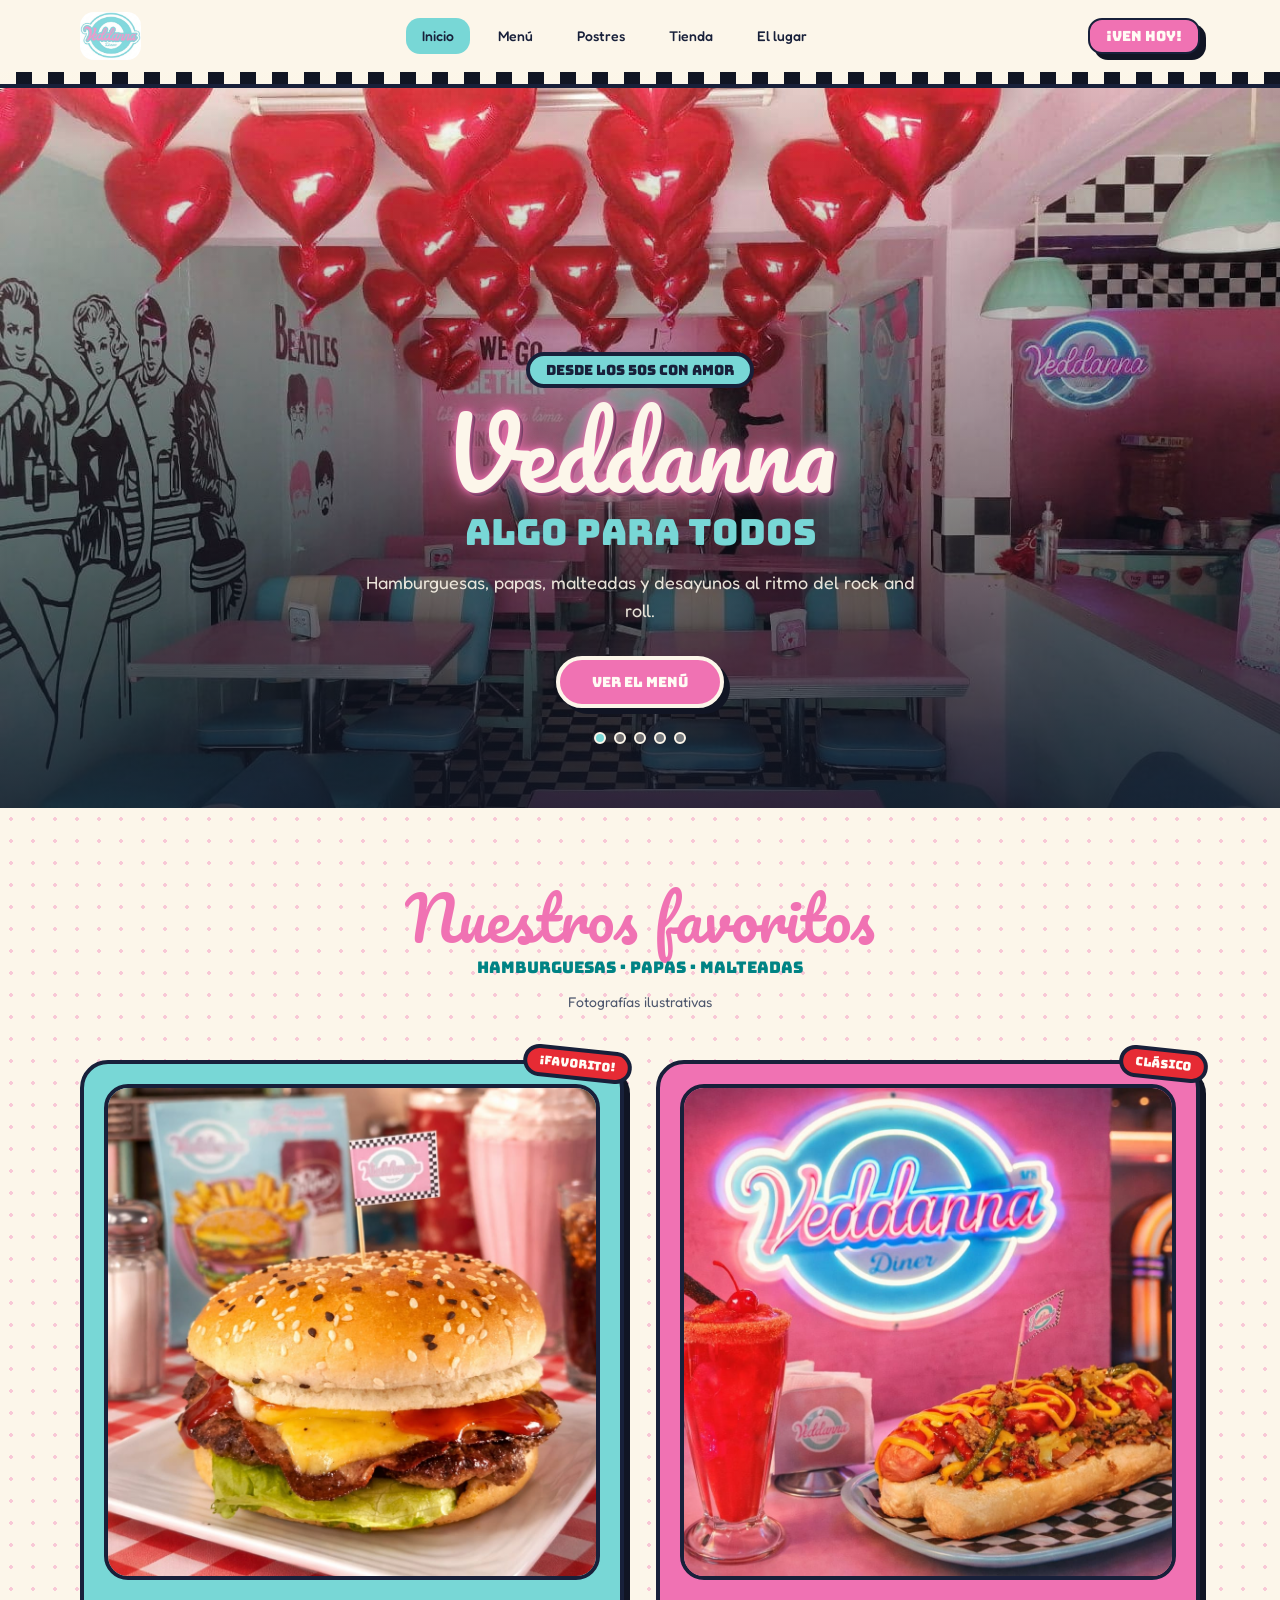
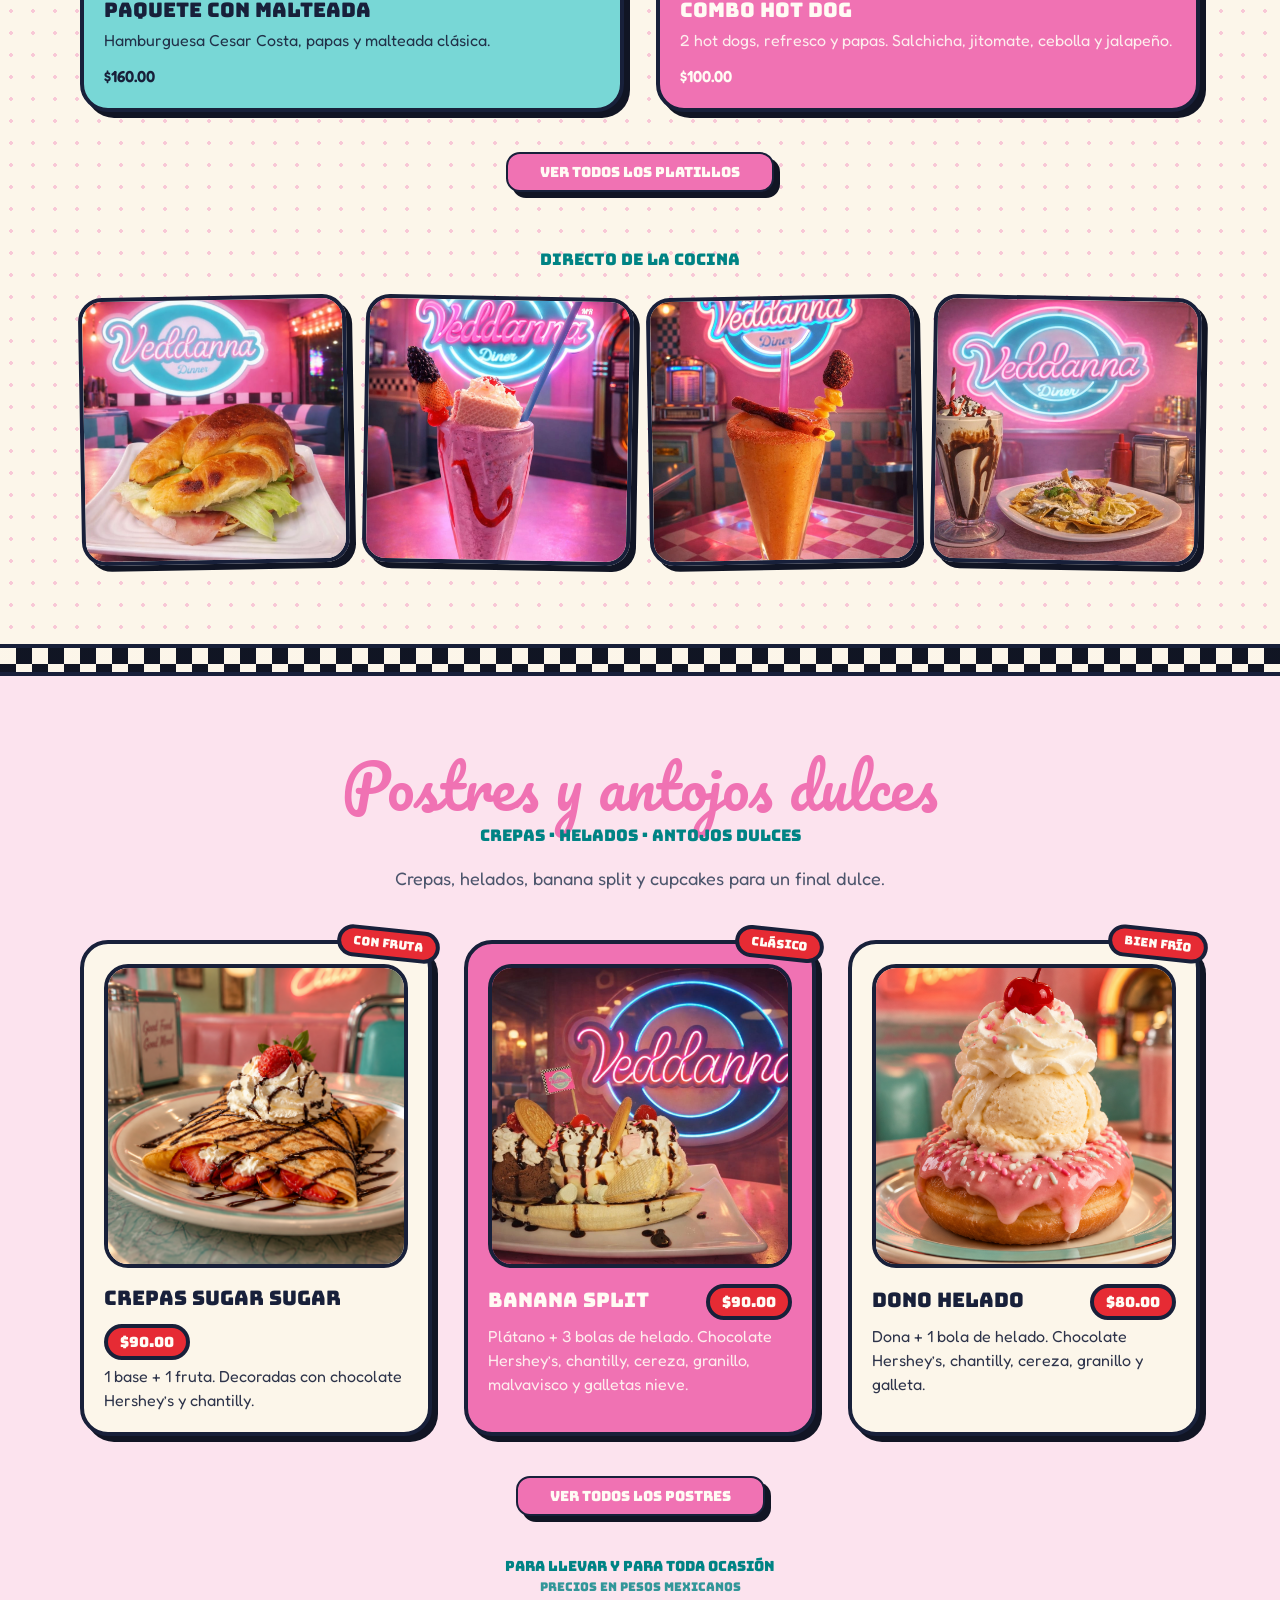
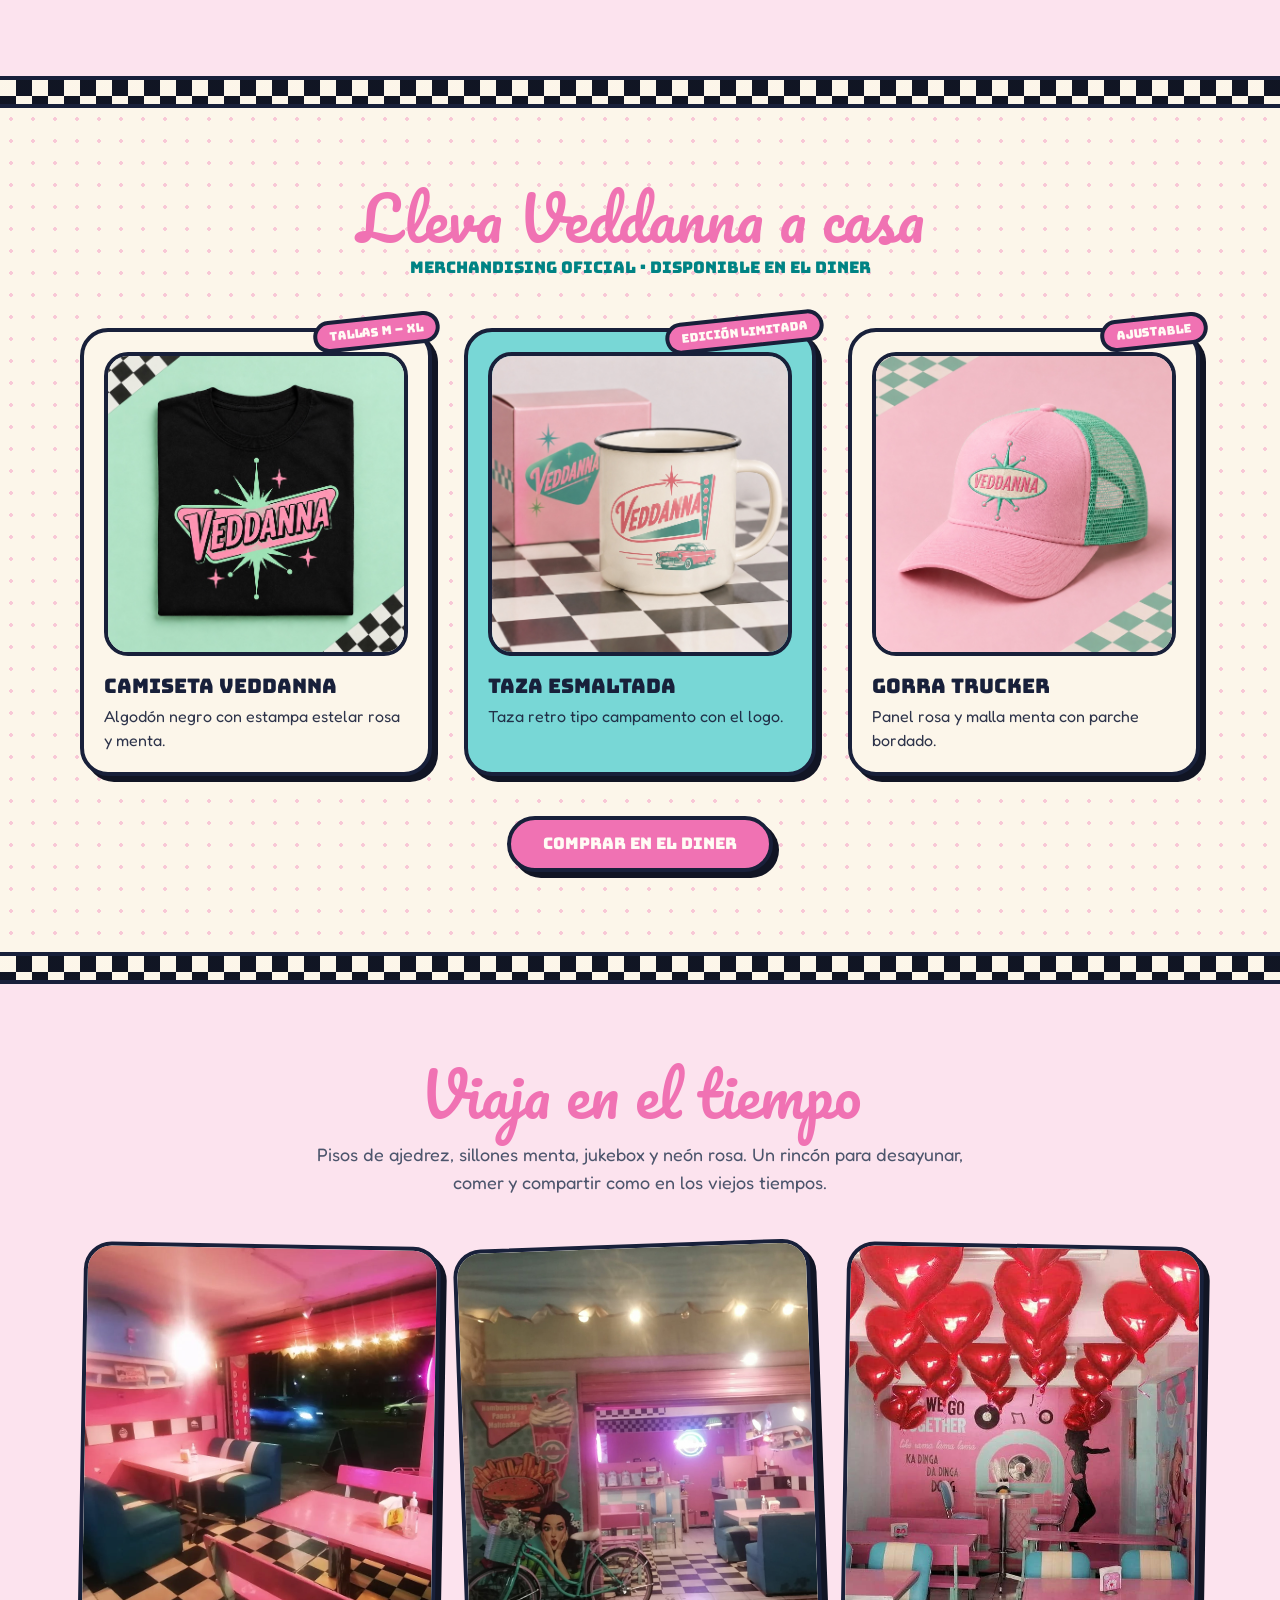
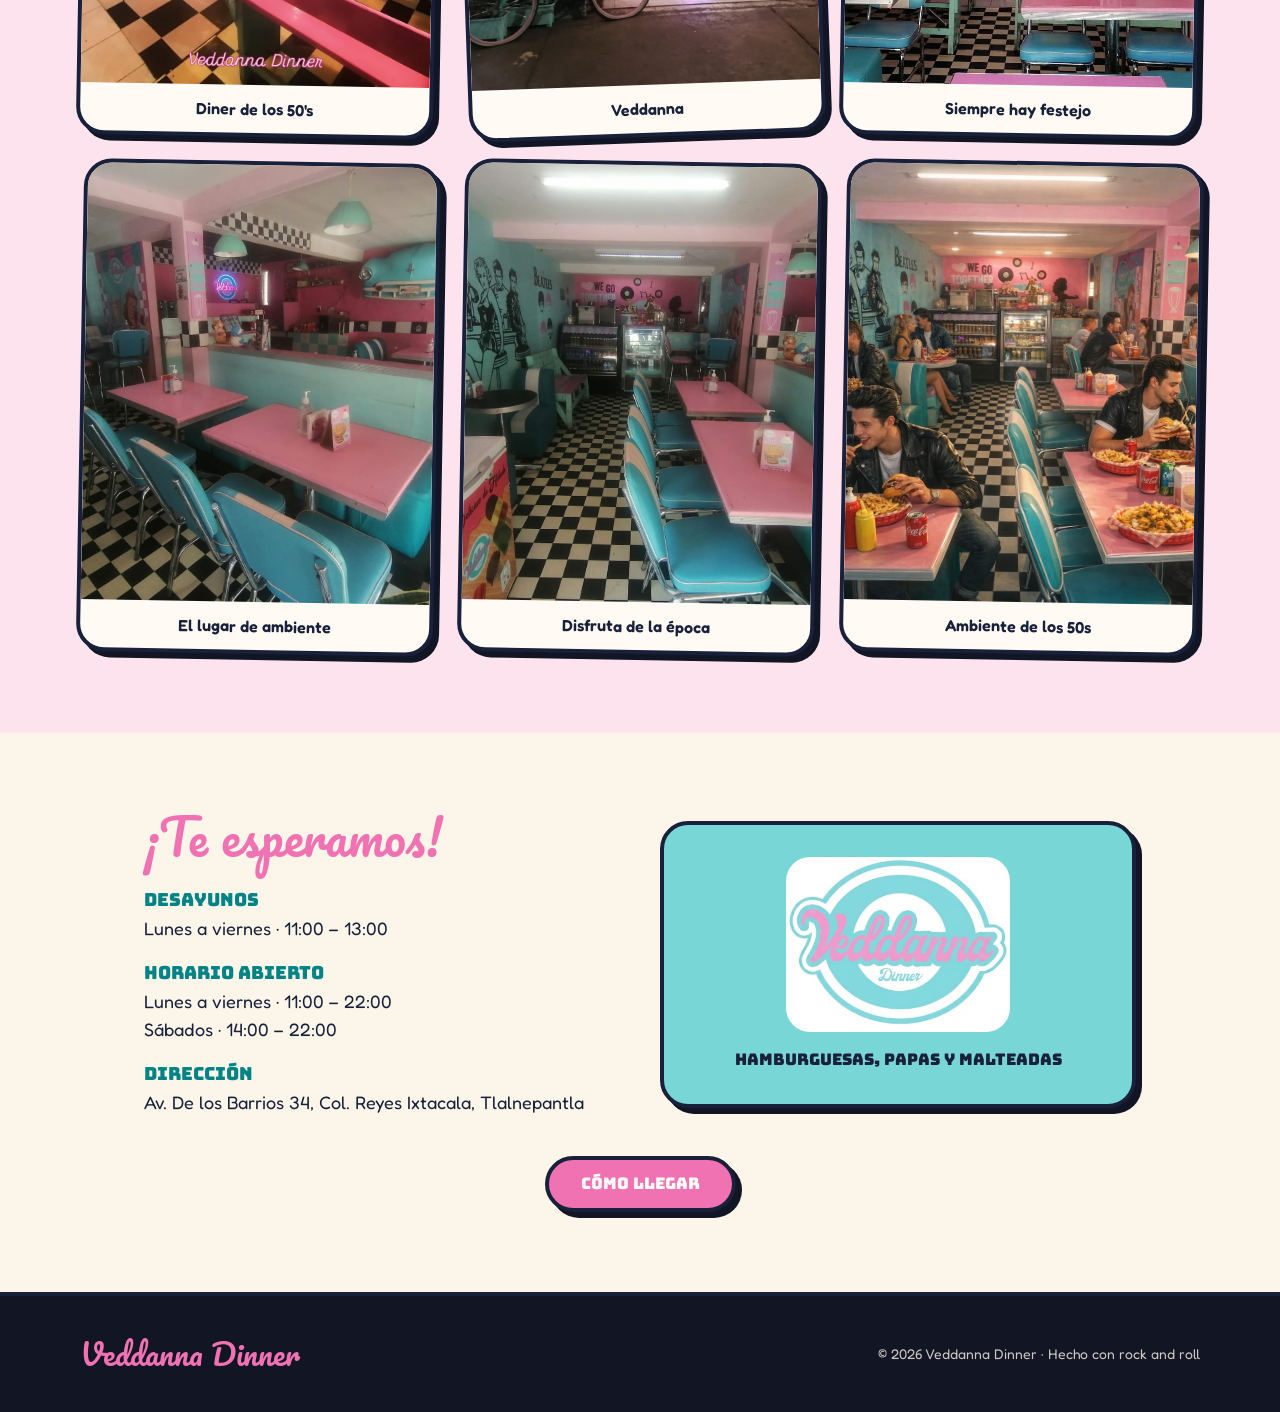
==== commit ad19a8f0: "Update Update" ====
--- a/index.html
+++ b/index.html
@@ -4,6 +4,6 @@
 <link rel="icon" href="img/favicon.png" type="image/png">
 <link rel="stylesheet" href="css/fuentes.css"><link rel="stylesheet" href="css/estilos.css">
 </head><body>
-<header class="sticky top-0 z-40 border-b-4 bg-background/95 backdrop-blur"><div class="mx-auto flex max-w-6xl flex-wrap items-center justify-between gap-2 px-4 py-3"><a aria-label="Veddanna Dinner, inicio" class="active" href="index.html" aria-current="page"><img src="img/veddanna-logo.jpg" alt="Veddanna Dinner" class="h-12 w-auto rounded-md"></a><nav aria-label="Navegación principal" class="flex items-center gap-1 sm:gap-3"><a class="inline-flex items-center justify-center gap-2 whitespace-nowrap rounded-md text-sm font-medium cursor-pointer transition-colors focus-visible:outline-none focus-visible:ring-1 focus-visible:ring-ring disabled:pointer-events-none disabled:opacity-50 disabled:cursor-not-allowed [&amp;_svg]:pointer-events-none [&amp;_svg]:size-4 [&amp;_svg]:shrink-0 hover:bg-accent hover:text-accent-foreground h-9 px-4 py-2 bg-secondary" href="index.html" aria-current="page">Inicio</a><a class="inline-flex items-center justify-center gap-2 whitespace-nowrap rounded-md text-sm font-medium cursor-pointer transition-colors focus-visible:outline-none focus-visible:ring-1 focus-visible:ring-ring disabled:pointer-events-none disabled:opacity-50 disabled:cursor-not-allowed [&amp;_svg]:pointer-events-none [&amp;_svg]:size-4 [&amp;_svg]:shrink-0 hover:bg-accent hover:text-accent-foreground h-9 px-4 py-2" href="menu.html">Menú</a><a class="inline-flex items-center justify-center gap-2 whitespace-nowrap rounded-md text-sm font-medium cursor-pointer transition-colors focus-visible:outline-none focus-visible:ring-1 focus-visible:ring-ring disabled:pointer-events-none disabled:opacity-50 disabled:cursor-not-allowed [&amp;_svg]:pointer-events-none [&amp;_svg]:size-4 [&amp;_svg]:shrink-0 hover:bg-accent hover:text-accent-foreground h-9 px-4 py-2" href="postres.html">Postres</a><a class="items-center justify-center gap-2 whitespace-nowrap rounded-md text-sm font-medium cursor-pointer transition-colors focus-visible:outline-none focus-visible:ring-1 focus-visible:ring-ring disabled:pointer-events-none disabled:opacity-50 disabled:cursor-not-allowed [&amp;_svg]:pointer-events-none [&amp;_svg]:size-4 [&amp;_svg]:shrink-0 hover:bg-accent hover:text-accent-foreground h-9 px-4 py-2 hidden md:inline-flex active" href="index.html#tienda" aria-current="page">Tienda</a><a class="items-center justify-center gap-2 whitespace-nowrap rounded-md text-sm font-medium cursor-pointer transition-colors focus-visible:outline-none focus-visible:ring-1 focus-visible:ring-ring disabled:pointer-events-none disabled:opacity-50 disabled:cursor-not-allowed [&amp;_svg]:pointer-events-none [&amp;_svg]:size-4 [&amp;_svg]:shrink-0 hover:bg-accent hover:text-accent-foreground h-9 px-4 py-2 hidden lg:inline-flex active" href="index.html#lugar" aria-current="page">El lugar</a></nav><a class="items-center justify-center gap-2 whitespace-nowrap rounded-md text-sm font-medium cursor-pointer transition-colors focus-visible:outline-none focus-visible:ring-1 focus-visible:ring-ring disabled:pointer-events-none disabled:opacity-50 disabled:cursor-not-allowed [&amp;_svg]:pointer-events-none [&amp;_svg]:size-4 [&amp;_svg]:shrink-0 bg-primary text-primary-foreground shadow hover:bg-primary/90 h-9 px-4 py-2 hidden border-2 font-display shadow-retro sm:inline-flex active" href="index.html#visita" aria-current="page">¡Ven hoy!</a></div><div class="checker h-3"></div></header><!--$--><div class="overflow-x-hidden"><section class="relative"><div class="relative h-[80vh] min-h-[520px] w-full overflow-hidden"><img src="img/interior.jpg" alt="Interior del diner Veddanna" class="absolute inset-0 h-full w-full object-cover transition-opacity duration-1000 opacity-100"><img src="img/hamburguesa.jpg" alt="Hamburguesa con queso de Veddanna" class="absolute inset-0 h-full w-full object-cover transition-opacity duration-1000 opacity-0"><img src="img/booths.jpg" alt="Sillones retro de Veddanna" class="absolute inset-0 h-full w-full object-cover transition-opacity duration-1000 opacity-0"><img src="img/banana-split.jpg" alt="Banana split frente al neón de Veddanna" class="absolute inset-0 h-full w-full object-cover transition-opacity duration-1000 opacity-0"><img src="img/fachada.jpg" alt="Fachada de Veddanna de noche" class="absolute inset-0 h-full w-full object-cover transition-opacity duration-1000 opacity-0"></div><div class="absolute inset-0 bg-gradient-to-t from-chrome/85 via-chrome/40 to-transparent"></div><div class="absolute inset-0 flex flex-col items-center justify-end px-4 pb-16 text-center"><span class="wiggle mb-4 inline-block rounded-full border-4 bg-secondary px-4 py-1 font-display text-sm text-secondary-foreground">Desde los 50s con amor</span><h1 class="font-script text-6xl text-background neon md:text-8xl">Veddanna</h1><p class="mt-3 font-display text-2xl text-secondary md:text-4xl">Algo para todos</p><p class="mt-4 max-w-xl text-lg text-background/90">Hamburguesas, papas, malteadas y desayunos al ritmo del rock and roll.</p><a class="inline-flex items-center justify-center gap-2 whitespace-nowrap text-sm font-medium cursor-pointer transition-colors focus-visible:outline-none focus-visible:ring-1 focus-visible:ring-ring disabled:pointer-events-none disabled:opacity-50 disabled:cursor-not-allowed [&amp;_svg]:pointer-events-none [&amp;_svg]:size-4 [&amp;_svg]:shrink-0 bg-primary text-primary-foreground shadow hover:bg-primary/90 mt-8 h-auto rounded-full border-4 border-background px-8 py-3 font-display shadow-retro" href="menu.html">Ver el menú</a><div class="mt-6 flex gap-2"><button type="button" aria-label="Ver foto 1" class="h-3 w-3 rounded-full border-2 border-background transition bg-secondary"></button><button type="button" aria-label="Ver foto 2" class="h-3 w-3 rounded-full border-2 border-background transition bg-background/40"></button><button type="button" aria-label="Ver foto 3" class="h-3 w-3 rounded-full border-2 border-background transition bg-background/40"></button><button type="button" aria-label="Ver foto 4" class="h-3 w-3 rounded-full border-2 border-background transition bg-background/40"></button><button type="button" aria-label="Ver foto 5" class="h-3 w-3 rounded-full border-2 border-background transition bg-background/40"></button></div></div></section><section id="menu" class="dots py-20"><div class="mx-auto max-w-6xl px-4"><h2 class="text-center font-script text-5xl text-primary md:text-6xl">Nuestros favoritos</h2><p class="mt-2 text-center font-display text-mint-deep">Hamburguesas · Papas · Malteadas</p><p class="mt-3 text-center text-sm text-muted-foreground">Fotografías ilustrativas</p><div class="mt-12 grid gap-8 md:grid-cols-2"><article class="relative rounded-3xl border-4 p-5 shadow-retro transition hover:-translate-y-2 bg-secondary text-secondary-foreground"><span class="absolute -top-4 -right-3 z-10 rotate-6 rounded-full border-4 bg-accent px-3 py-1 font-display text-xs text-accent-foreground">¡Favorito!</span><img src="img/hamburguesa.jpg" alt="Paquete con Malteada" loading="lazy" class="aspect-square w-full rounded-2xl border-4 object-cover"><h3 class="mt-4 font-display text-xl">Paquete con Malteada</h3><p class="mt-1 opacity-90">Hamburguesa Cesar Costa, papas y malteada clásica.</p><p class="mt-3 font-semibold">$160.00</p></article><article class="relative rounded-3xl border-4 p-5 shadow-retro transition hover:-translate-y-2 bg-primary text-primary-foreground"><span class="absolute -top-4 -right-3 z-10 rotate-6 rounded-full border-4 bg-accent px-3 py-1 font-display text-xs text-accent-foreground">Clásico</span><img src="img/hotdog-chamoy.jpg" alt="Combo Hot Dog" loading="lazy" class="aspect-square w-full rounded-2xl border-4 object-cover"><h3 class="mt-4 font-display text-xl">Combo Hot Dog</h3><p class="mt-1 opacity-90">2 hot dogs, refresco y papas. Salchicha, jitomate, cebolla y jalapeño.</p><p class="mt-3 font-semibold">$100.00</p></article></div><div class="mt-10 text-center"><a class="inline-flex items-center justify-center gap-2 whitespace-nowrap text-sm font-medium cursor-pointer transition-colors focus-visible:outline-none focus-visible:ring-1 focus-visible:ring-ring disabled:pointer-events-none disabled:opacity-50 disabled:cursor-not-allowed [&amp;_svg]:pointer-events-none [&amp;_svg]:size-4 [&amp;_svg]:shrink-0 bg-primary text-primary-foreground shadow hover:bg-primary/90 h-10 rounded-md px-8 border-2 font-display shadow-retro" href="menu.html">Ver todos los platillos</a></div><div class="mt-14"><p class="text-center font-display text-mint-deep">Directo de la cocina</p><div class="mt-6 grid grid-cols-2 gap-4 md:grid-cols-4"><img src="img/croissant.jpg" alt="Croissant de jamón y queso" loading="lazy" class="aspect-square w-full rounded-2xl border-4 object-cover shadow-retro -rotate-1"><img src="img/malteada-fresa.jpg" alt="Malteada de fresa con crema batida" loading="lazy" class="aspect-square w-full rounded-2xl border-4 object-cover shadow-retro rotate-1"><img src="img/chamoyada.jpg" alt="Chamoyada con tamarindo y chamoy" loading="lazy" class="aspect-square w-full rounded-2xl border-4 object-cover shadow-retro -rotate-1"><img src="img/malteada-chilaquiles.jpg" alt="Malteada de chocolate con chilaquiles" loading="lazy" class="aspect-square w-full rounded-2xl border-4 object-cover shadow-retro rotate-1"></div></div></div></section><div class="checker h-8 border-y-4"></div><section id="postres" class="bg-muted py-20"><div class="mx-auto max-w-6xl px-4"><h2 class="text-center font-script text-5xl text-primary md:text-6xl">Postres y antojos dulces</h2><p class="mt-2 text-center font-display text-mint-deep">Crepas · Helados · Antojos dulces</p><p class="mx-auto mt-4 max-w-2xl text-center text-lg text-muted-foreground">Crepas, helados, banana split y cupcakes para un final dulce.</p><div class="mt-12 grid gap-8 md:grid-cols-3"><article class="relative rounded-3xl border-4 p-5 shadow-retro transition hover:-translate-y-2 bg-background text-foreground"><span class="absolute -top-4 -right-3 z-10 rotate-6 rounded-full border-4 bg-accent px-3 py-1 font-display text-xs text-accent-foreground">Con fruta</span><img src="img/crepa.jpg" alt="Crepas Sugar Sugar" loading="lazy" class="aspect-square w-full rounded-2xl border-4 object-cover"><h3 class="mt-4 flex flex-wrap items-baseline justify-between gap-3 font-display text-xl"><span>Crepas Sugar Sugar</span><span class="shrink-0 whitespace-nowrap rounded-full border-4 bg-accent px-3 py-1 text-sm text-accent-foreground">$90.00</span></h3><p class="mt-1 opacity-90">1 base + 1 fruta. Decoradas con chocolate Hershey’s y chantilly.</p></article><article class="relative rounded-3xl border-4 p-5 shadow-retro transition hover:-translate-y-2 bg-primary text-primary-foreground"><span class="absolute -top-4 -right-3 z-10 rotate-6 rounded-full border-4 bg-accent px-3 py-1 font-display text-xs text-accent-foreground">Clásico</span><img src="img/banana-split.jpg" alt="Banana Split" loading="lazy" class="aspect-square w-full rounded-2xl border-4 object-cover"><h3 class="mt-4 flex flex-wrap items-baseline justify-between gap-3 font-display text-xl"><span>Banana Split</span><span class="shrink-0 whitespace-nowrap rounded-full border-4 bg-accent px-3 py-1 text-sm text-accent-foreground">$90.00</span></h3><p class="mt-1 opacity-90">Plátano + 3 bolas de helado. Chocolate Hershey’s, chantilly, cereza, granillo, malvavisco y galletas nieve.</p></article><article class="relative rounded-3xl border-4 p-5 shadow-retro transition hover:-translate-y-2 bg-background text-foreground"><span class="absolute -top-4 -right-3 z-10 rotate-6 rounded-full border-4 bg-accent px-3 py-1 font-display text-xs text-accent-foreground">Bien frío</span><img src="img/dono-helado.jpg" alt="Dono Helado" loading="lazy" class="aspect-square w-full rounded-2xl border-4 object-cover"><h3 class="mt-4 flex flex-wrap items-baseline justify-between gap-3 font-display text-xl"><span>Dono Helado</span><span class="shrink-0 whitespace-nowrap rounded-full border-4 bg-accent px-3 py-1 text-sm text-accent-foreground">$80.00</span></h3><p class="mt-1 opacity-90">Dona + 1 bola de helado. Chocolate Hershey’s, chantilly, cereza, granillo y galleta.</p></article></div><div class="mt-10 text-center"><a class="inline-flex items-center justify-center gap-2 whitespace-nowrap text-sm font-medium cursor-pointer transition-colors focus-visible:outline-none focus-visible:ring-1 focus-visible:ring-ring disabled:pointer-events-none disabled:opacity-50 disabled:cursor-not-allowed [&amp;_svg]:pointer-events-none [&amp;_svg]:size-4 [&amp;_svg]:shrink-0 bg-primary text-primary-foreground shadow hover:bg-primary/90 h-10 rounded-md px-8 border-2 font-display shadow-retro" href="postres.html">Ver todos los postres</a></div><p class="mt-10 text-center font-display text-sm text-mint-deep">Para llevar y para toda ocasión<br><span class="text-xs opacity-80">Precios en pesos mexicanos</span></p></div></section><div class="checker h-8 border-y-4"></div><section id="tienda" class="dots py-20"><div class="mx-auto max-w-6xl px-4"><h2 class="text-center font-script text-5xl text-primary md:text-6xl">Lleva Veddanna a casa</h2><p class="mt-2 text-center font-display text-mint-deep">Merchandising oficial · Disponible en el diner</p><div class="mt-12 grid gap-8 md:grid-cols-3"><article class="relative rounded-3xl border-4 p-5 shadow-retro transition hover:-translate-y-2 bg-background text-foreground"><span class="absolute -top-4 -right-3 z-10 -rotate-6 rounded-full border-4 bg-primary px-3 py-1 font-display text-xs text-primary-foreground">Tallas M – XL</span><img src="img/merch-camiseta-2.jpg" alt="Camiseta Veddanna" loading="lazy" class="aspect-square w-full rounded-2xl border-4 object-cover"><h3 class="mt-4 font-display text-xl">Camiseta Veddanna</h3><p class="mt-1 opacity-90">Algodón negro con estampa estelar rosa y menta.</p></article><article class="relative rounded-3xl border-4 p-5 shadow-retro transition hover:-translate-y-2 bg-secondary text-secondary-foreground"><span class="absolute -top-4 -right-3 z-10 -rotate-6 rounded-full border-4 bg-primary px-3 py-1 font-display text-xs text-primary-foreground">Edición limitada</span><img src="img/merch-taza-2.jpg" alt="Taza Esmaltada" loading="lazy" class="aspect-square w-full rounded-2xl border-4 object-cover"><h3 class="mt-4 font-display text-xl">Taza Esmaltada</h3><p class="mt-1 opacity-90">Taza retro tipo campamento con el logo.</p></article><article class="relative rounded-3xl border-4 p-5 shadow-retro transition hover:-translate-y-2 bg-background text-foreground"><span class="absolute -top-4 -right-3 z-10 -rotate-6 rounded-full border-4 bg-primary px-3 py-1 font-display text-xs text-primary-foreground">Ajustable</span><img src="img/merch-gorra-2.jpg" alt="Gorra Trucker" loading="lazy" class="aspect-square w-full rounded-2xl border-4 object-cover"><h3 class="mt-4 font-display text-xl">Gorra Trucker</h3><p class="mt-1 opacity-90">Panel rosa y malla menta con parche bordado.</p></article></div><div class="mt-10 text-center"><a href="#visita" class="inline-block rounded-full border-4 bg-primary px-8 py-3 font-display text-primary-foreground shadow-retro transition hover:-translate-y-1">Comprar en el diner</a></div></div></section><div class="checker h-8 border-y-4"></div><section id="lugar" class="bg-muted py-20"><div class="mx-auto max-w-6xl px-4"><h2 class="text-center font-script text-5xl text-primary md:text-6xl">Viaja en el tiempo</h2><p class="mx-auto mt-4 max-w-2xl text-center text-lg text-muted-foreground">Pisos de ajedrez, sillones menta, jukebox y neón rosa. Un rincón para desayunar, comer y compartir como en los viejos tiempos.</p><div class="mt-12 grid gap-6 md:grid-cols-3"><figure class="overflow-hidden rounded-3xl border-4 bg-card shadow-retro md:rotate-1"><img src="img/booths.jpg" alt="Sillones retro de noche" loading="lazy" class="aspect-[4/5] w-full object-cover"><figcaption class="p-3 text-center font-semibold">Sillones retro de noche</figcaption></figure><figure class="overflow-hidden rounded-3xl border-4 bg-card shadow-retro md:-rotate-2"><img src="img/fachada.jpg" alt="Fachada de Veddanna" loading="lazy" class="aspect-[4/5] w-full object-cover"><figcaption class="p-3 text-center font-semibold">Fachada de Veddanna</figcaption></figure><figure class="overflow-hidden rounded-3xl border-4 bg-card shadow-retro md:rotate-1"><img src="img/interior.jpg" alt="Salón con globos de corazón" loading="lazy" class="aspect-[4/5] w-full object-cover"><figcaption class="p-3 text-center font-semibold">Salón con globos de corazón</figcaption></figure><figure class="overflow-hidden rounded-3xl border-4 bg-card shadow-retro md:rotate-1"><img src="img/salon-barra.jpg" alt="La barra y las mesas rosas" loading="lazy" class="aspect-[4/5] w-full object-cover"><figcaption class="p-3 text-center font-semibold">La barra y las mesas rosas</figcaption></figure><figure class="overflow-hidden rounded-3xl border-4 bg-card shadow-retro md:rotate-1"><img src="img/salon-mural.jpg" alt="El mural del salón" loading="lazy" class="aspect-[4/5] w-full object-cover"><figcaption class="p-3 text-center font-semibold">El mural del salón</figcaption></figure><figure class="overflow-hidden rounded-3xl border-4 bg-card shadow-retro md:rotate-1"><img src="img/salon-clientes.jpg" alt="Ambiente de los 50s" loading="lazy" class="aspect-[4/5] w-full object-cover"><figcaption class="p-3 text-center font-semibold">Ambiente de los 50s</figcaption></figure></div></div></section><section id="visita" class="py-20"><div class="mx-auto grid max-w-5xl items-center gap-10 px-4 md:grid-cols-2"><div><h2 class="font-script text-5xl text-primary">¡Te esperamos!</h2><ul class="mt-6 space-y-4 text-lg"><li><span class="font-display text-mint-deep">Desayunos</span><br>Lunes a viernes · 11:00 – 13:00</li><li><span class="font-display text-mint-deep">Horario abierto</span><br>Lunes a viernes · 11:00 – 22:00<br>Sábados · 14:00 – 22:00</li><li><span class="font-display text-mint-deep">Dirección</span><br>Av. De los Barrios 34, Col. Reyes Ixtacala, Tlalnepantla</li></ul></div><div class="rounded-3xl border-4 bg-secondary p-8 text-center shadow-retro"><img src="img/veddanna-logo.jpg" alt="Veddanna Dinner" class="mx-auto w-56 rounded-2xl"><p class="mt-4 font-display text-secondary-foreground">Hamburguesas, papas y malteadas</p></div></div><div class="mx-auto mt-10 max-w-5xl px-4 text-center"><a href="https://maps.app.goo.gl/cCRzDSchjnaCyiY88" target="_blank" rel="noreferrer" class="inline-block rounded-full border-4 bg-primary px-8 py-3 font-display text-primary-foreground shadow-retro transition hover:-translate-y-1">Cómo llegar</a></div></section></div><!--/$--><footer class="border-t-4 bg-chrome py-10 text-background"><div class="mx-auto flex max-w-6xl flex-col items-center justify-between gap-4 px-4 md:flex-row"><a class="font-script text-3xl text-primary active" href="index.html" aria-current="page">Veddanna Dinner</a><p class="text-sm opacity-80">© <!-- -->2026<!-- --> Veddanna Dinner · Hecho con rock and roll</p></div></footer>
+<header class="sticky top-0 z-40 border-b-4 bg-background/95 backdrop-blur"><div class="mx-auto flex max-w-6xl flex-wrap items-center justify-between gap-2 px-4 py-3"><a aria-label="Veddanna Dinner, inicio" class="active" href="index.html" aria-current="page"><img src="img/veddanna-logo.jpg" alt="Veddanna Dinner" class="h-12 w-auto rounded-md"></a><nav aria-label="Navegación principal" class="flex items-center gap-1 sm:gap-3"><a class="inline-flex items-center justify-center gap-2 whitespace-nowrap rounded-md text-sm font-medium cursor-pointer transition-colors focus-visible:outline-none focus-visible:ring-1 focus-visible:ring-ring disabled:pointer-events-none disabled:opacity-50 disabled:cursor-not-allowed [&amp;_svg]:pointer-events-none [&amp;_svg]:size-4 [&amp;_svg]:shrink-0 hover:bg-accent hover:text-accent-foreground h-9 px-4 py-2 bg-secondary" href="index.html" aria-current="page">Inicio</a><a class="inline-flex items-center justify-center gap-2 whitespace-nowrap rounded-md text-sm font-medium cursor-pointer transition-colors focus-visible:outline-none focus-visible:ring-1 focus-visible:ring-ring disabled:pointer-events-none disabled:opacity-50 disabled:cursor-not-allowed [&amp;_svg]:pointer-events-none [&amp;_svg]:size-4 [&amp;_svg]:shrink-0 hover:bg-accent hover:text-accent-foreground h-9 px-4 py-2" href="menu.html">Menú</a><a class="inline-flex items-center justify-center gap-2 whitespace-nowrap rounded-md text-sm font-medium cursor-pointer transition-colors focus-visible:outline-none focus-visible:ring-1 focus-visible:ring-ring disabled:pointer-events-none disabled:opacity-50 disabled:cursor-not-allowed [&amp;_svg]:pointer-events-none [&amp;_svg]:size-4 [&amp;_svg]:shrink-0 hover:bg-accent hover:text-accent-foreground h-9 px-4 py-2" href="postres.html">Postres</a><a class="items-center justify-center gap-2 whitespace-nowrap rounded-md text-sm font-medium cursor-pointer transition-colors focus-visible:outline-none focus-visible:ring-1 focus-visible:ring-ring disabled:pointer-events-none disabled:opacity-50 disabled:cursor-not-allowed [&amp;_svg]:pointer-events-none [&amp;_svg]:size-4 [&amp;_svg]:shrink-0 hover:bg-accent hover:text-accent-foreground h-9 px-4 py-2 hidden md:inline-flex active" href="index.html#tienda" aria-current="page">Tienda</a><a class="items-center justify-center gap-2 whitespace-nowrap rounded-md text-sm font-medium cursor-pointer transition-colors focus-visible:outline-none focus-visible:ring-1 focus-visible:ring-ring disabled:pointer-events-none disabled:opacity-50 disabled:cursor-not-allowed [&amp;_svg]:pointer-events-none [&amp;_svg]:size-4 [&amp;_svg]:shrink-0 hover:bg-accent hover:text-accent-foreground h-9 px-4 py-2 hidden lg:inline-flex active" href="index.html#lugar" aria-current="page">El lugar</a></nav><a class="items-center justify-center gap-2 whitespace-nowrap rounded-md text-sm font-medium cursor-pointer transition-colors focus-visible:outline-none focus-visible:ring-1 focus-visible:ring-ring disabled:pointer-events-none disabled:opacity-50 disabled:cursor-not-allowed [&amp;_svg]:pointer-events-none [&amp;_svg]:size-4 [&amp;_svg]:shrink-0 bg-primary text-primary-foreground shadow hover:bg-primary/90 h-9 px-4 py-2 hidden border-2 font-display shadow-retro sm:inline-flex active" href="index.html#visita" aria-current="page">¡Ven hoy!</a></div><div class="checker h-3"></div></header><!--$--><div class="overflow-x-hidden"><section class="relative"><div class="relative h-[80vh] min-h-[520px] w-full overflow-hidden"><img src="img/interior.jpg" alt="Interior del diner Veddanna" class="absolute inset-0 h-full w-full object-cover transition-opacity duration-1000 opacity-100"><img src="img/hamburguesa.jpg" alt="Hamburguesa con queso de Veddanna" class="absolute inset-0 h-full w-full object-cover transition-opacity duration-1000 opacity-0"><img src="img/booths.jpg" alt="Sillones retro de Veddanna" class="absolute inset-0 h-full w-full object-cover transition-opacity duration-1000 opacity-0"><img src="img/banana-split.jpg" alt="Banana split frente al neón de Veddanna" class="absolute inset-0 h-full w-full object-cover transition-opacity duration-1000 opacity-0"><img src="img/fachada.jpg" alt="Fachada de Veddanna de noche" class="absolute inset-0 h-full w-full object-cover transition-opacity duration-1000 opacity-0"></div><div class="absolute inset-0 bg-gradient-to-t from-chrome/85 via-chrome/40 to-transparent"></div><div class="absolute inset-0 flex flex-col items-center justify-end px-4 pb-16 text-center"><span class="wiggle mb-4 inline-block rounded-full border-4 bg-secondary px-4 py-1 font-display text-sm text-secondary-foreground">Desde los 50s con amor</span><h1 class="font-script text-6xl text-background neon md:text-8xl">Veddanna</h1><p class="mt-3 font-display text-2xl text-secondary md:text-4xl">Algo para todos</p><p class="mt-4 max-w-xl text-lg text-background/90">Hamburguesas, papas, malteadas y desayunos al ritmo del rock and roll.</p><a class="inline-flex items-center justify-center gap-2 whitespace-nowrap text-sm font-medium cursor-pointer transition-colors focus-visible:outline-none focus-visible:ring-1 focus-visible:ring-ring disabled:pointer-events-none disabled:opacity-50 disabled:cursor-not-allowed [&amp;_svg]:pointer-events-none [&amp;_svg]:size-4 [&amp;_svg]:shrink-0 bg-primary text-primary-foreground shadow hover:bg-primary/90 mt-8 h-auto rounded-full border-4 border-background px-8 py-3 font-display shadow-retro" href="menu.html">Ver el menú</a><div class="mt-6 flex gap-2"><button type="button" aria-label="Ver foto 1" class="h-3 w-3 rounded-full border-2 border-background transition bg-secondary"></button><button type="button" aria-label="Ver foto 2" class="h-3 w-3 rounded-full border-2 border-background transition bg-background/40"></button><button type="button" aria-label="Ver foto 3" class="h-3 w-3 rounded-full border-2 border-background transition bg-background/40"></button><button type="button" aria-label="Ver foto 4" class="h-3 w-3 rounded-full border-2 border-background transition bg-background/40"></button><button type="button" aria-label="Ver foto 5" class="h-3 w-3 rounded-full border-2 border-background transition bg-background/40"></button></div></div></section><section id="menu" class="dots py-20"><div class="mx-auto max-w-6xl px-4"><h2 class="text-center font-script text-5xl text-primary md:text-6xl">Nuestros favoritos</h2><p class="mt-2 text-center font-display text-mint-deep">Hamburguesas · Papas · Malteadas</p><p class="mt-3 text-center text-sm text-muted-foreground">Fotografías ilustrativas</p><div class="mt-12 grid gap-8 md:grid-cols-2"><article class="relative rounded-3xl border-4 p-5 shadow-retro transition hover:-translate-y-2 bg-secondary text-secondary-foreground"><span class="absolute -top-4 -right-3 z-10 rotate-6 rounded-full border-4 bg-accent px-3 py-1 font-display text-xs text-accent-foreground">¡Favorito!</span><img src="img/hamburguesa.jpg" alt="Paquete con Malteada" loading="lazy" class="aspect-square w-full rounded-2xl border-4 object-cover"><h3 class="mt-4 font-display text-xl">Paquete con Malteada</h3><p class="mt-1 opacity-90">Hamburguesa Cesar Costa, papas y malteada clásica.</p><p class="mt-3 font-semibold">$160.00</p></article><article class="relative rounded-3xl border-4 p-5 shadow-retro transition hover:-translate-y-2 bg-primary text-primary-foreground"><span class="absolute -top-4 -right-3 z-10 rotate-6 rounded-full border-4 bg-accent px-3 py-1 font-display text-xs text-accent-foreground">Clásico</span><img src="img/hotdog-chamoy.jpg" alt="Combo Hot Dog" loading="lazy" class="aspect-square w-full rounded-2xl border-4 object-cover"><h3 class="mt-4 font-display text-xl">Combo Hot Dog</h3><p class="mt-1 opacity-90">2 hot dogs, refresco y papas. Salchicha, jitomate, cebolla y jalapeño.</p><p class="mt-3 font-semibold">$100.00</p></article></div><div class="mt-10 text-center"><a class="inline-flex items-center justify-center gap-2 whitespace-nowrap text-sm font-medium cursor-pointer transition-colors focus-visible:outline-none focus-visible:ring-1 focus-visible:ring-ring disabled:pointer-events-none disabled:opacity-50 disabled:cursor-not-allowed [&amp;_svg]:pointer-events-none [&amp;_svg]:size-4 [&amp;_svg]:shrink-0 bg-primary text-primary-foreground shadow hover:bg-primary/90 h-10 rounded-md px-8 border-2 font-display shadow-retro" href="menu.html">Ver todos los platillos</a></div><div class="mt-14"><p class="text-center font-display text-mint-deep">Directo de la cocina</p><div class="mt-6 grid grid-cols-2 gap-4 md:grid-cols-4"><img src="img/croissant.jpg" alt="Croissant de jamón y queso" loading="lazy" class="aspect-square w-full rounded-2xl border-4 object-cover shadow-retro -rotate-1"><img src="img/malteada-fresa.jpg" alt="Malteada de fresa con crema batida" loading="lazy" class="aspect-square w-full rounded-2xl border-4 object-cover shadow-retro rotate-1"><img src="img/chamoyada.jpg" alt="Chamoyada con tamarindo y chamoy" loading="lazy" class="aspect-square w-full rounded-2xl border-4 object-cover shadow-retro -rotate-1"><img src="img/malteada-chilaquiles.jpg" alt="Malteada de chocolate con chilaquiles" loading="lazy" class="aspect-square w-full rounded-2xl border-4 object-cover shadow-retro rotate-1"></div></div></div></section><div class="checker h-8 border-y-4"></div><section id="postres" class="bg-muted py-20"><div class="mx-auto max-w-6xl px-4"><h2 class="text-center font-script text-5xl text-primary md:text-6xl">Postres y antojos dulces</h2><p class="mt-2 text-center font-display text-mint-deep">Crepas · Helados · Antojos dulces</p><p class="mx-auto mt-4 max-w-2xl text-center text-lg text-muted-foreground">Crepas, helados, banana split y cupcakes para un final dulce.</p><div class="mt-12 grid gap-8 md:grid-cols-3"><article class="relative rounded-3xl border-4 p-5 shadow-retro transition hover:-translate-y-2 bg-background text-foreground"><span class="absolute -top-4 -right-3 z-10 rotate-6 rounded-full border-4 bg-accent px-3 py-1 font-display text-xs text-accent-foreground">Con fruta</span><img src="img/crepa.jpg" alt="Crepas Sugar Sugar" loading="lazy" class="aspect-square w-full rounded-2xl border-4 object-cover"><h3 class="mt-4 flex flex-wrap items-baseline justify-between gap-3 font-display text-xl"><span>Crepas Sugar Sugar</span><span class="shrink-0 whitespace-nowrap rounded-full border-4 bg-accent px-3 py-1 text-sm text-accent-foreground">$90.00</span></h3><p class="mt-1 opacity-90">1 base + 1 fruta. Decoradas con chocolate Hershey’s y chantilly.</p></article><article class="relative rounded-3xl border-4 p-5 shadow-retro transition hover:-translate-y-2 bg-primary text-primary-foreground"><span class="absolute -top-4 -right-3 z-10 rotate-6 rounded-full border-4 bg-accent px-3 py-1 font-display text-xs text-accent-foreground">Clásico</span><img src="img/banana-split.jpg" alt="Banana Split" loading="lazy" class="aspect-square w-full rounded-2xl border-4 object-cover"><h3 class="mt-4 flex flex-wrap items-baseline justify-between gap-3 font-display text-xl"><span>Banana Split</span><span class="shrink-0 whitespace-nowrap rounded-full border-4 bg-accent px-3 py-1 text-sm text-accent-foreground">$90.00</span></h3><p class="mt-1 opacity-90">Plátano + 3 bolas de helado. Chocolate Hershey’s, chantilly, cereza, granillo, malvavisco y galletas nieve.</p></article><article class="relative rounded-3xl border-4 p-5 shadow-retro transition hover:-translate-y-2 bg-background text-foreground"><span class="absolute -top-4 -right-3 z-10 rotate-6 rounded-full border-4 bg-accent px-3 py-1 font-display text-xs text-accent-foreground">Bien frío</span><img src="img/dono-helado.jpg" alt="Dono Helado" loading="lazy" class="aspect-square w-full rounded-2xl border-4 object-cover"><h3 class="mt-4 flex flex-wrap items-baseline justify-between gap-3 font-display text-xl"><span>Dono Helado</span><span class="shrink-0 whitespace-nowrap rounded-full border-4 bg-accent px-3 py-1 text-sm text-accent-foreground">$80.00</span></h3><p class="mt-1 opacity-90">Dona + 1 bola de helado. Chocolate Hershey’s, chantilly, cereza, granillo y galleta.</p></article></div><div class="mt-10 text-center"><a class="inline-flex items-center justify-center gap-2 whitespace-nowrap text-sm font-medium cursor-pointer transition-colors focus-visible:outline-none focus-visible:ring-1 focus-visible:ring-ring disabled:pointer-events-none disabled:opacity-50 disabled:cursor-not-allowed [&amp;_svg]:pointer-events-none [&amp;_svg]:size-4 [&amp;_svg]:shrink-0 bg-primary text-primary-foreground shadow hover:bg-primary/90 h-10 rounded-md px-8 border-2 font-display shadow-retro" href="postres.html">Ver todos los postres</a></div><p class="mt-10 text-center font-display text-sm text-mint-deep">Para llevar y para toda ocasión<br><span class="text-xs opacity-80">Precios en pesos mexicanos</span></p></div></section><div class="checker h-8 border-y-4"></div><section id="tienda" class="dots py-20"><div class="mx-auto max-w-6xl px-4"><h2 class="text-center font-script text-5xl text-primary md:text-6xl">Lleva Veddanna a casa</h2><p class="mt-2 text-center font-display text-mint-deep">Merchandising oficial · Disponible en el diner</p><div class="mt-12 grid gap-8 md:grid-cols-3"><article class="relative rounded-3xl border-4 p-5 shadow-retro transition hover:-translate-y-2 bg-background text-foreground"><span class="absolute -top-4 -right-3 z-10 -rotate-6 rounded-full border-4 bg-primary px-3 py-1 font-display text-xs text-primary-foreground">Tallas M – XL</span><img src="img/merch-camiseta-2.jpg" alt="Camiseta Veddanna" loading="lazy" class="aspect-square w-full rounded-2xl border-4 object-cover"><h3 class="mt-4 font-display text-xl">Camiseta Veddanna</h3><p class="mt-1 opacity-90">Algodón negro con estampa estelar rosa y menta.</p></article><article class="relative rounded-3xl border-4 p-5 shadow-retro transition hover:-translate-y-2 bg-secondary text-secondary-foreground"><span class="absolute -top-4 -right-3 z-10 -rotate-6 rounded-full border-4 bg-primary px-3 py-1 font-display text-xs text-primary-foreground">Edición limitada</span><img src="img/merch-taza-2.jpg" alt="Taza Esmaltada" loading="lazy" class="aspect-square w-full rounded-2xl border-4 object-cover"><h3 class="mt-4 font-display text-xl">Taza Esmaltada</h3><p class="mt-1 opacity-90">Taza retro tipo campamento con el logo.</p></article><article class="relative rounded-3xl border-4 p-5 shadow-retro transition hover:-translate-y-2 bg-background text-foreground"><span class="absolute -top-4 -right-3 z-10 -rotate-6 rounded-full border-4 bg-primary px-3 py-1 font-display text-xs text-primary-foreground">Ajustable</span><img src="img/merch-gorra-2.jpg" alt="Gorra Trucker" loading="lazy" class="aspect-square w-full rounded-2xl border-4 object-cover"><h3 class="mt-4 font-display text-xl">Gorra Trucker</h3><p class="mt-1 opacity-90">Panel rosa y malla menta con parche bordado.</p></article></div><div class="mt-10 text-center"><a href="#visita" class="inline-block rounded-full border-4 bg-primary px-8 py-3 font-display text-primary-foreground shadow-retro transition hover:-translate-y-1">Comprar en el diner</a></div></div></section><div class="checker h-8 border-y-4"></div><section id="lugar" class="bg-muted py-20"><div class="mx-auto max-w-6xl px-4"><h2 class="text-center font-script text-5xl text-primary md:text-6xl">Viaja en el tiempo</h2><p class="mx-auto mt-4 max-w-2xl text-center text-lg text-muted-foreground">Pisos de ajedrez, sillones menta, jukebox y neón rosa. Un rincón para desayunar, comer y compartir como en los viejos tiempos.</p><div class="mt-12 grid gap-6 md:grid-cols-3"><figure class="overflow-hidden rounded-3xl border-4 bg-card shadow-retro md:rotate-1"><img src="img/booths.jpg" alt="Diner de los 50's" loading="lazy" class="aspect-[4/5] w-full object-cover"><figcaption class="p-3 text-center font-semibold">Diner de los 50's</figcaption></figure><figure class="overflow-hidden rounded-3xl border-4 bg-card shadow-retro md:-rotate-2"><img src="img/fachada.jpg" alt="Veddanna" loading="lazy" class="aspect-[4/5] w-full object-cover"><figcaption class="p-3 text-center font-semibold">Veddanna</figcaption></figure><figure class="overflow-hidden rounded-3xl border-4 bg-card shadow-retro md:rotate-1"><img src="img/interior.jpg" alt="Siempre hay festejo" loading="lazy" class="aspect-[4/5] w-full object-cover"><figcaption class="p-3 text-center font-semibold">Siempre hay festejo</figcaption></figure><figure class="overflow-hidden rounded-3xl border-4 bg-card shadow-retro md:rotate-1"><img src="img/salon-barra.jpg" alt="El lugar de ambiente" loading="lazy" class="aspect-[4/5] w-full object-cover"><figcaption class="p-3 text-center font-semibold">El lugar de ambiente</figcaption></figure><figure class="overflow-hidden rounded-3xl border-4 bg-card shadow-retro md:rotate-1"><img src="img/salon-mural.jpg" alt="Disfruta de la época" loading="lazy" class="aspect-[4/5] w-full object-cover"><figcaption class="p-3 text-center font-semibold">Disfruta de la época</figcaption></figure><figure class="overflow-hidden rounded-3xl border-4 bg-card shadow-retro md:rotate-1"><img src="img/salon-clientes.jpg" alt="Ambiente de los 50s" loading="lazy" class="aspect-[4/5] w-full object-cover"><figcaption class="p-3 text-center font-semibold">Ambiente de los 50s</figcaption></figure></div></div></section><section id="visita" class="py-20"><div class="mx-auto grid max-w-5xl items-center gap-10 px-4 md:grid-cols-2"><div><h2 class="font-script text-5xl text-primary">¡Te esperamos!</h2><ul class="mt-6 space-y-4 text-lg"><li><span class="font-display text-mint-deep">Desayunos</span><br>Lunes a viernes · 11:00 – 13:00</li><li><span class="font-display text-mint-deep">Horario abierto</span><br>Lunes a viernes · 11:00 – 22:00<br>Sábados · 14:00 – 22:00</li><li><span class="font-display text-mint-deep">Dirección</span><br>Av. De los Barrios 34, Col. Reyes Ixtacala, Tlalnepantla</li></ul></div><div class="rounded-3xl border-4 bg-secondary p-8 text-center shadow-retro"><img src="img/veddanna-logo.jpg" alt="Veddanna Dinner" class="mx-auto w-56 rounded-2xl"><p class="mt-4 font-display text-secondary-foreground">Hamburguesas, papas y malteadas</p></div></div><div class="mx-auto mt-10 max-w-5xl px-4 text-center"><a href="https://maps.app.goo.gl/cCRzDSchjnaCyiY88" target="_blank" rel="noreferrer" class="inline-block rounded-full border-4 bg-primary px-8 py-3 font-display text-primary-foreground shadow-retro transition hover:-translate-y-1">Cómo llegar</a></div></section></div><!--/$--><footer class="border-t-4 bg-chrome py-10 text-background"><div class="mx-auto flex max-w-6xl flex-col items-center justify-between gap-4 px-4 md:flex-row"><a class="font-script text-3xl text-primary active" href="index.html" aria-current="page">Veddanna Dinner</a><p class="text-sm opacity-80">© <!-- -->2026<!-- --> Veddanna Dinner · Hecho con rock and roll</p></div></footer>
 <script src="js/sitio.js"></script>
 </body></html>
